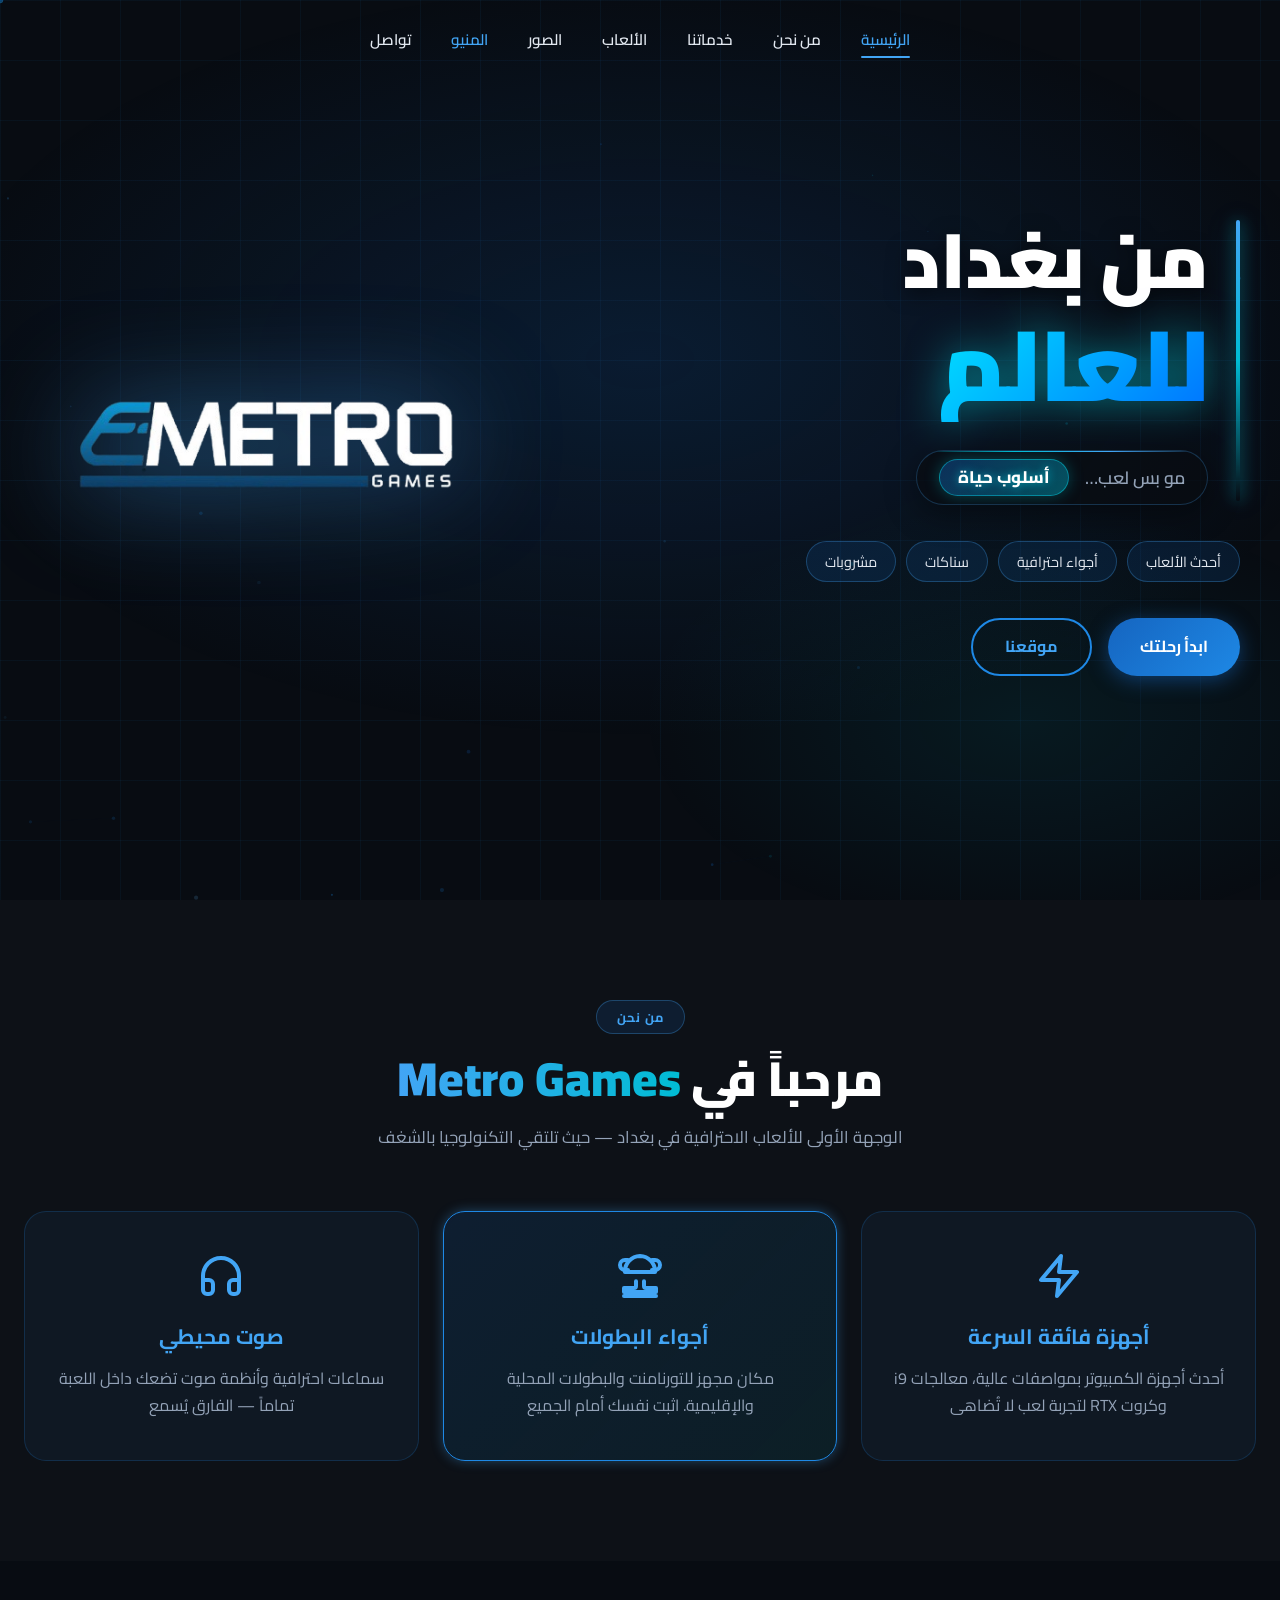
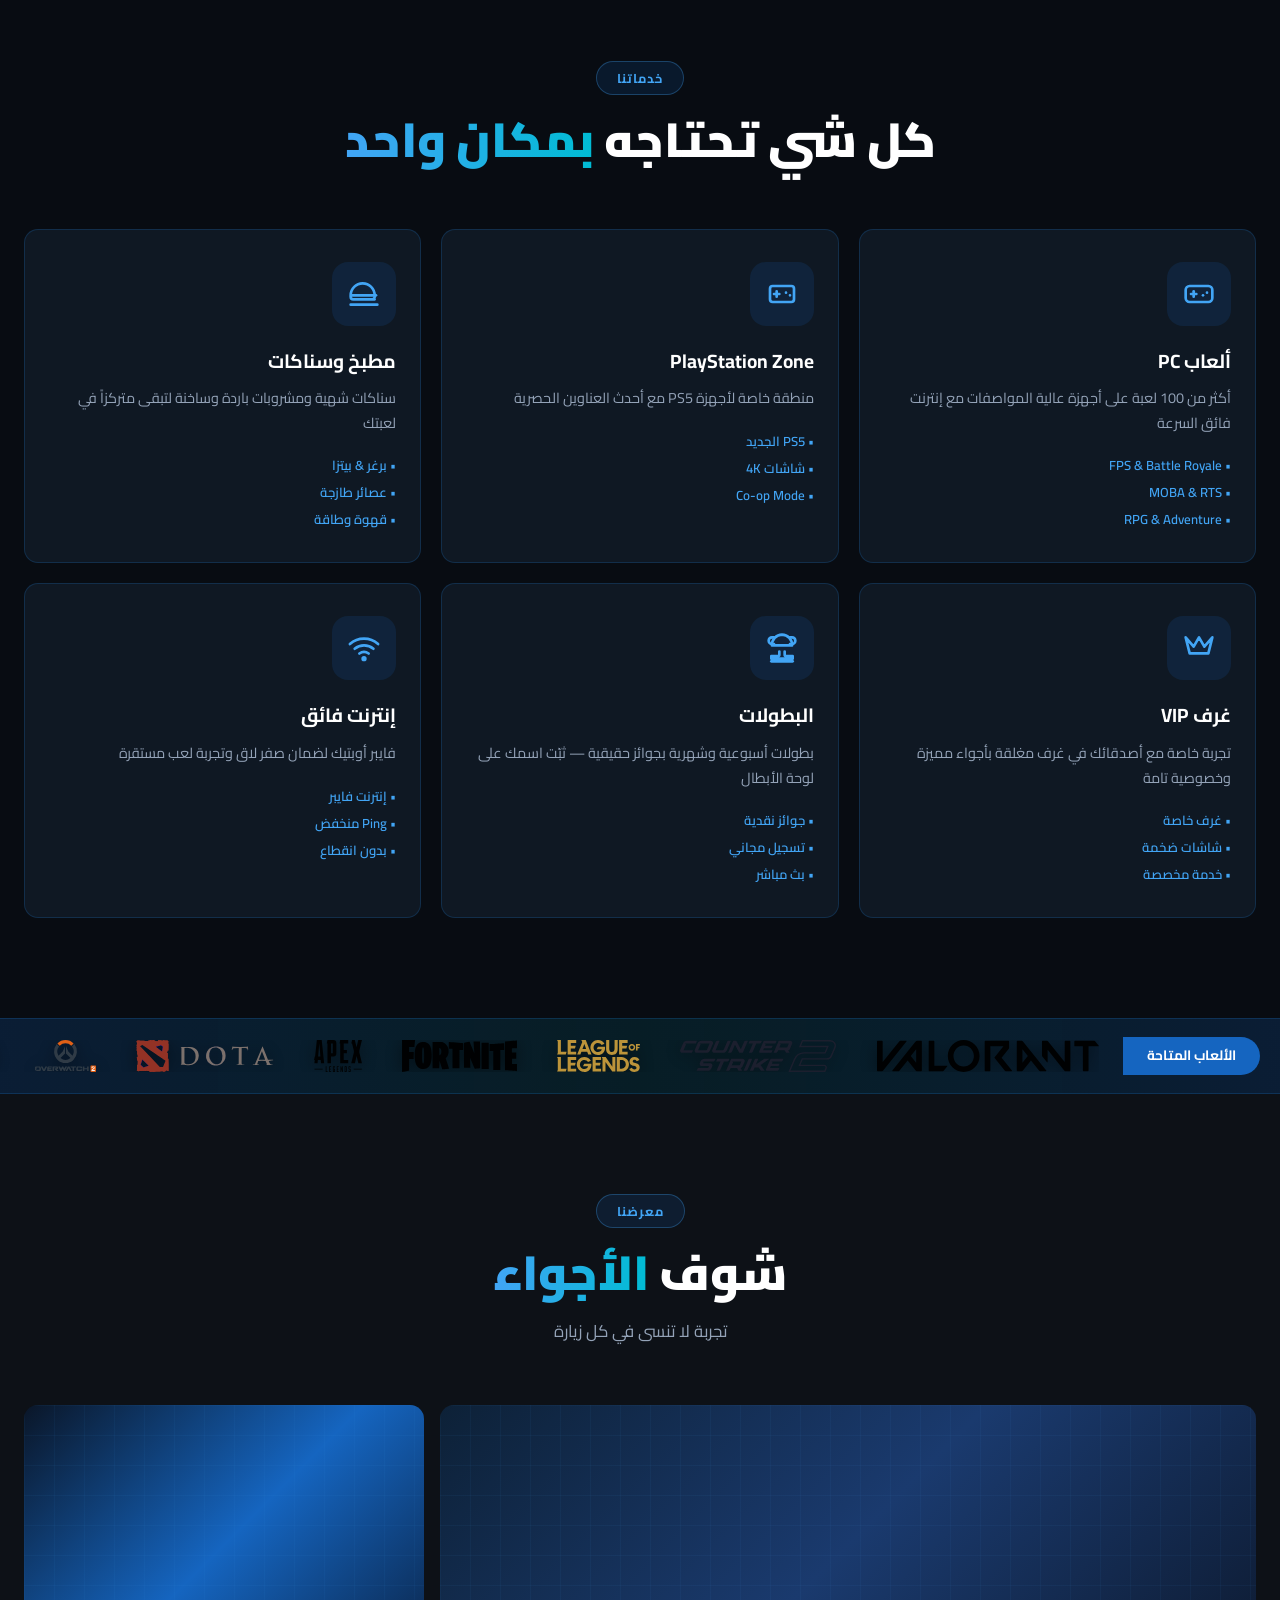
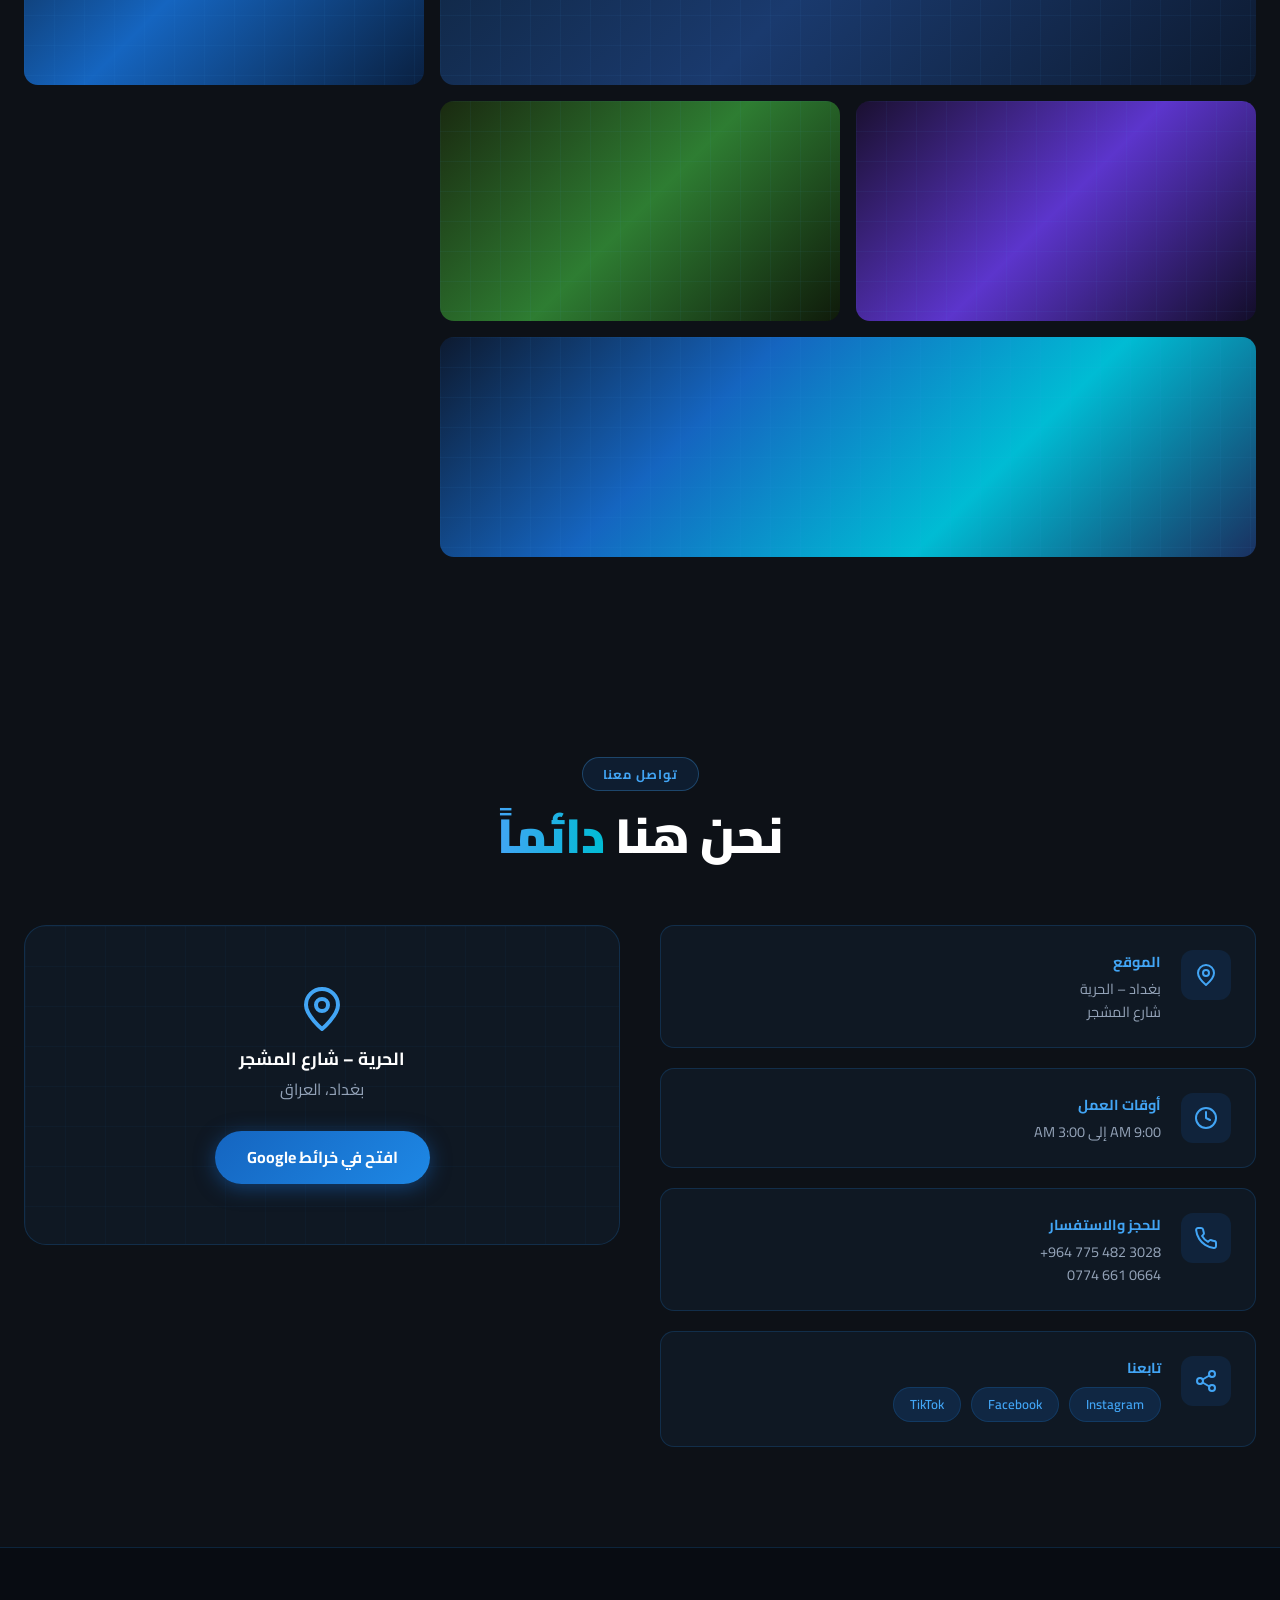
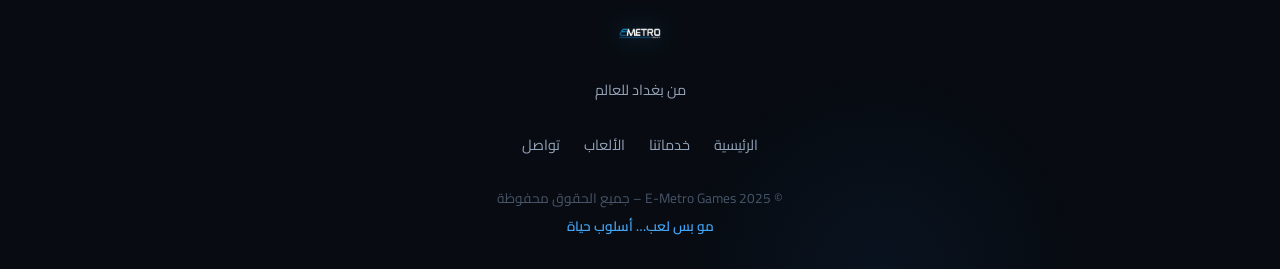
==== index.html @ 740af6a1 "Add files via upload" ====
<!DOCTYPE html>
<html lang="ar" dir="rtl">
<head>
  <meta charset="UTF-8" />
  <meta name="viewport" content="width=device-width, initial-scale=1.0" />
  <meta name="description" content="Metro Games – أفضل سايبر كافيه في بغداد. أحدث الألعاب، أجواء احترافية، سناكات ومشروبات. الحرية – شارع المشجر." />
  <title>Metro Games | من بغداد للعالم 🌍</title>
  <link rel="preconnect" href="https://fonts.googleapis.com" />
  <link rel="preconnect" href="https://fonts.gstatic.com" crossorigin />
  <link href="https://fonts.googleapis.com/css2?family=Outfit:wght@300;400;600;700;900&family=Cairo:wght@300;400;600;700;900&display=swap" rel="stylesheet" />
  <link rel="stylesheet" href="style.css" />
  <link rel="icon" href="logo.png" type="image/png" />
</head>
<body>

  <!-- ======= PARTICLES BG ======= -->
  <canvas id="particleCanvas"></canvas>

  <!-- ======= NAVBAR ======= -->
  <nav class="navbar" id="navbar">
    <div class="nav-container">
      <ul class="nav-links" id="navLinks">
        <li><a href="#home" class="nav-link active">الرئيسية</a></li>
        <li><a href="#about" class="nav-link">من نحن</a></li>
        <li><a href="#services" class="nav-link">خدماتنا</a></li>
        <li><a href="#games" class="nav-link">الألعاب</a></li>
        <li><a href="#gallery" class="nav-link">الصور</a></li>
        <li><a href="menu.html" class="nav-link" id="nav-menu-link" style="color:var(--blue-light);">المنيو</a></li>
        <li><a href="#contact" class="nav-link">تواصل</a></li>
      </ul>
      <button class="burger" id="burger" aria-label="Toggle Menu">
        <span></span><span></span><span></span>
      </button>
    </div>
  </nav>

  <!-- ======= HERO ======= -->
  <section class="hero" id="home">
    <div class="hero-bg-overlay"></div>
    <div class="hero-grid-lines"></div>
    <div class="hero-container">
      <!-- Right Column: Content -->
      <div class="hero-content-right">
        <div class="hero-brand-card">
          <h1 class="hero-main-title">
            <span class="title-top">من بغداد</span>
            <span class="title-bottom">للعالم</span>
          </h1>
          <div class="hero-cyber-tagline">
            <span class="tagline-text">مو بس لعب…</span>
            <span class="tagline-badge">أسلوب حياة</span>
          </div>
        </div>
        <div class="hero-tags">
          <span class="tag">أحدث الألعاب</span>
          <span class="tag">أجواء احترافية</span>
          <span class="tag">سناكات</span>
          <span class="tag">مشروبات</span>
        </div>
        <div class="hero-btns">
          <a href="#services" class="btn btn-primary" id="hero-cta">ابدأ رحلتك</a>
          <a href="#contact" class="btn btn-outline">موقعنا</a>
        </div>
      </div>

      <!-- Left Column: Logo -->
      <div class="hero-logo-left">
        <img src="logo.png" alt="E-Metro Games" class="hero-logo-large" />
      </div>
    </div>
  </section>

  <!-- ======= ABOUT ======= -->
  <section class="section about" id="about">
    <div class="section-container">
      <div class="section-header">
        <span class="section-label">من نحن</span>
        <h2 class="section-title">مرحباً في <span class="highlight-blue">Metro Games</span></h2>
        <p class="section-desc">الوجهة الأولى للألعاب الاحترافية في بغداد — حيث تلتقي التكنولوجيا بالشغف</p>
      </div>
      <div class="about-grid">
        <div class="about-card">
          <div class="about-icon">
            <svg xmlns="http://www.w3.org/2000/svg" width="48" height="48" viewBox="0 0 24 24" fill="none" stroke="currentColor" stroke-width="2" stroke-linecap="round" stroke-linejoin="round"><polygon points="13 2 3 14 12 14 11 22 21 10 12 10 13 2"/></svg>
          </div>
          <h3>أجهزة فائقة السرعة</h3>
          <p>أحدث أجهزة الكمبيوتر بمواصفات عالية، معالجات i9 وكروت RTX لتجربة لعب لا تُضاهى</p>
        </div>
        <div class="about-card featured">
          <div class="about-icon">
            <svg xmlns="http://www.w3.org/2000/svg" width="48" height="48" viewBox="0 0 24 24" fill="none" stroke="currentColor" stroke-width="2" stroke-linecap="round" stroke-linejoin="round"><path d="M6 9H4.5a2.5 2.5 0 0 1 0-5H6"/><path d="M18 9h1.5a2.5 2.5 0 0 0 0-5H18"/><path d="M4 22h16"/><path d="M10 14.66V17c0 .55-.45 1-1 1H4v2h16v-2h-5c-.55 0-1-.45-1-1v-2.34"/><path d="M12 2a7.7 7.7 0 0 1 7.54 8H4.46A7.7 7.7 0 0 1 12 2z"/></svg>
          </div>
          <h3>أجواء البطولات</h3>
          <p>مكان مجهز للتورنامنت والبطولات المحلية والإقليمية. اثبت نفسك أمام الجميع</p>
        </div>
        <div class="about-card">
          <div class="about-icon">
            <svg xmlns="http://www.w3.org/2000/svg" width="48" height="48" viewBox="0 0 24 24" fill="none" stroke="currentColor" stroke-width="2" stroke-linecap="round" stroke-linejoin="round"><path d="M3 18v-6a9 9 0 0 1 18 0v6"/><path d="M21 19a2 2 0 0 1-2 2h-1a2 2 0 0 1-2-2v-3a2 2 0 0 1 2-2h3zM3 19a2 2 0 0 0 2 2h1a2 2 0 0 0 2-2v-3a2 2 0 0 0-2-2H3z"/></svg>
          </div>
          <h3>صوت محيطي</h3>
          <p>سماعات احترافية وأنظمة صوت تضعك داخل اللعبة تماماً — الفارق يُسمع</p>
        </div>
      </div>
    </div>
  </section>

  <!-- ======= SERVICES ======= -->
  <section class="section services" id="services">
    <div class="section-container">
      <div class="section-header">
        <span class="section-label">خدماتنا</span>
        <h2 class="section-title">كل شي تحتاجه <span class="highlight-blue">بمكان واحد</span></h2>
      </div>
      <div class="services-grid">
        <div class="service-card" id="srv-gaming">
          <div class="service-icon-wrap">
            <span class="service-icon">
              <svg xmlns="http://www.w3.org/2000/svg" width="32" height="32" viewBox="0 0 24 24" fill="none" stroke="currentColor" stroke-width="2" stroke-linecap="round" stroke-linejoin="round"><line x1="6" y1="12" x2="10" y2="12"/><line x1="8" y1="10" x2="8" y2="14"/><line x1="15" y1="13" x2="15.01" y2="13"/><line x1="18" y1="11" x2="18.01" y2="11"/><rect x="2" y="6" width="20" height="12" rx="3" ry="3"/></svg>
            </span>
          </div>
          <h3>ألعاب PC</h3>
          <p>أكثر من 100 لعبة على أجهزة عالية المواصفات مع إنترنت فائق السرعة</p>
          <div class="service-feature-list">
            <span>• FPS & Battle Royale</span>
            <span>• MOBA & RTS</span>
            <span>• RPG & Adventure</span>
          </div>
        </div>
        <div class="service-card" id="srv-ps">
          <div class="service-icon-wrap">
            <span class="service-icon">
              <svg xmlns="http://www.w3.org/2000/svg" width="32" height="32" viewBox="0 0 24 24" fill="none" stroke="currentColor" stroke-width="2" stroke-linecap="round" stroke-linejoin="round"><path d="M21 16V8a2 2 0 0 0-2-2H5a2 2 0 0 0-2 2v8a2 2 0 0 0 2 2h14a2 2 0 0 0 2-2z"/><path d="M6 12h4M8 10v4M15 11h.01M18 13h.01"/></svg>
            </span>
          </div>
          <h3>PlayStation Zone</h3>
          <p>منطقة خاصة لأجهزة PS5 مع أحدث العناوين الحصرية</p>
          <div class="service-feature-list">
            <span>• PS5 الجديد</span>
            <span>• شاشات 4K</span>
            <span>• Co-op Mode</span>
          </div>
        </div>
        <div class="service-card" id="srv-food">
          <div class="service-icon-wrap">
            <span class="service-icon">
              <svg xmlns="http://www.w3.org/2000/svg" width="32" height="32" viewBox="0 0 24 24" fill="none" stroke="currentColor" stroke-width="2" stroke-linecap="round" stroke-linejoin="round"><path d="M2 20h20"/><path d="M20 16H4c-1.1 0-2-.9-2-2v-1c0-4.97 4.03-9 9-9s9 4.03 9 9v1c0 1.1-.9 2-2 2z"/><path d="M3 13h18"/></svg>
            </span>
          </div>
          <h3>مطبخ وسناكات</h3>
          <p>سناكات شهية ومشروبات باردة وساخنة لتبقى متركزاً في لعبتك</p>
          <div class="service-feature-list">
            <span>• برغر & بيتزا</span>
            <span>• عصائر طازجة</span>
            <span>• قهوة وطاقة</span>
          </div>
        </div>
        <div class="service-card" id="srv-vip">
          <div class="service-icon-wrap">
            <span class="service-icon">
              <svg xmlns="http://www.w3.org/2000/svg" width="32" height="32" viewBox="0 0 24 24" fill="none" stroke="currentColor" stroke-width="2" stroke-linecap="round" stroke-linejoin="round"><path d="M2 4l3 12h14l3-12-6 7-4-7-4 7-6-7z"/></svg>
            </span>
          </div>
          <h3>غرف VIP</h3>
          <p>تجربة خاصة مع أصدقائك في غرف مغلقة بأجواء مميزة وخصوصية تامة</p>
          <div class="service-feature-list">
            <span>• غرف خاصة</span>
            <span>• شاشات ضخمة</span>
            <span>• خدمة مخصصة</span>
          </div>
        </div>
        <div class="service-card" id="srv-tournament">
          <div class="service-icon-wrap">
            <span class="service-icon">
              <svg xmlns="http://www.w3.org/2000/svg" width="32" height="32" viewBox="0 0 24 24" fill="none" stroke="currentColor" stroke-width="2" stroke-linecap="round" stroke-linejoin="round"><path d="M6 9H4.5a2.5 2.5 0 0 1 0-5H6"/><path d="M18 9h1.5a2.5 2.5 0 0 0 0-5H18"/><path d="M4 22h16"/><path d="M10 14.66V17c0 .55-.45 1-1 1H4v2h16v-2h-5c-.55 0-1-.45-1-1v-2.34"/><path d="M12 2a7.7 7.7 0 0 1 7.54 8H4.46A7.7 7.7 0 0 1 12 2z"/></svg>
            </span>
          </div>
          <h3>البطولات</h3>
          <p>بطولات أسبوعية وشهرية بجوائز حقيقية — ثبّت اسمك على لوحة الأبطال</p>
          <div class="service-feature-list">
            <span>• جوائز نقدية</span>
            <span>• تسجيل مجاني</span>
            <span>• بث مباشر</span>
          </div>
        </div>
        <div class="service-card" id="srv-wifi">
          <div class="service-icon-wrap">
            <span class="service-icon">
              <svg xmlns="http://www.w3.org/2000/svg" width="32" height="32" viewBox="0 0 24 24" fill="none" stroke="currentColor" stroke-width="2" stroke-linecap="round" stroke-linejoin="round"><path d="M5 12.55a11 11 0 0 1 14.08 0"/><path d="M1.42 9a16 16 0 0 1 21.16 0"/><path d="M8.53 16.11a6 6 0 0 1 6.95 0"/><circle cx="12" cy="20" r="1"/></svg>
            </span>
          </div>
          <h3>إنترنت فائق</h3>
          <p>فايبر أوبتيك لضمان صفر لاق وتجربة لعب مستقرة</p>
          <div class="service-feature-list">
            <span>• إنترنت فايبر</span>
            <span>• Ping منخفض</span>
            <span>• بدون انقطاع</span>
          </div>
        </div>
      </div>
    </div>
  </section>

  <!-- ======= GAMES TICKER ======= -->
  <section class="games-ticker" id="games">
    <div class="ticker-label">الألعاب المتاحة</div>
    <div class="ticker-track">
      <div class="ticker-inner">
        <img src="games/valorant.svg" alt="Valorant" />
        <img src="games/cs2.svg" alt="CS2" />
        <img src="games/lol.svg" alt="League of Legends" />
        <img src="games/fortnite.svg" alt="Fortnite" />
        <img src="games/apex.svg" alt="Apex Legends" />
        <img src="games/dota2.svg" alt="Dota 2" />
        <img src="games/overwatch2.svg" alt="Overwatch 2" />
        <img src="games/gtav.svg" alt="GTA V" />
        <img src="games/fc.svg" alt="EA Sports FC" />
        <img src="games/playstation.svg" alt="PlayStation" />
        
        <!-- Duplicate for seamless loop -->
        <img src="games/valorant.svg" alt="Valorant" />
        <img src="games/cs2.svg" alt="CS2" />
        <img src="games/lol.svg" alt="League of Legends" />
        <img src="games/fortnite.svg" alt="Fortnite" />
        <img src="games/apex.svg" alt="Apex Legends" />
        <img src="games/dota2.svg" alt="Dota 2" />
        <img src="games/overwatch2.svg" alt="Overwatch 2" />
        <img src="games/gtav.svg" alt="GTA V" />
        <img src="games/fc.svg" alt="EA Sports FC" />
        <img src="games/playstation.svg" alt="PlayStation" />
      </div>
    </div>
  </section>

  <!-- ======= GALLERY ======= -->
  <section class="section gallery" id="gallery">
    <div class="section-container">
      <div class="section-header">
        <span class="section-label">معرضنا</span>
        <h2 class="section-title">شوف <span class="highlight-blue">الأجواء</span></h2>
        <p class="section-desc">تجربة لا تنسى في كل زيارة</p>
      </div>
      <div class="gallery-grid">
        <div class="gallery-item large" id="gal-1">
          <div class="gallery-overlay">
            <span>منطقة الـ PC</span>
          </div>
        </div>
        <div class="gallery-item" id="gal-2">
          <div class="gallery-overlay">
            <span>PlayStation Zone</span>
          </div>
        </div>
        <div class="gallery-item" id="gal-3">
          <div class="gallery-overlay">
            <span>غرفة VIP</span>
          </div>
        </div>
        <div class="gallery-item" id="gal-4">
          <div class="gallery-overlay">
            <span>المطبخ</span>
          </div>
        </div>
        <div class="gallery-item wide" id="gal-5">
          <div class="gallery-overlay">
            <span>منطقة البطولات</span>
          </div>
        </div>
      </div>
    </div>
  </section>

  <!-- ======= CONTACT ======= -->
  <section class="section contact" id="contact">
    <div class="section-container">
      <div class="section-header">
        <span class="section-label">تواصل معنا</span>
        <h2 class="section-title">نحن هنا <span class="highlight-blue">دائماً</span></h2>
      </div>
      <div class="contact-grid">
        <div class="contact-info">
          <div class="contact-item" id="contact-location">
            <div class="contact-icon">
              <svg xmlns="http://www.w3.org/2000/svg" width="24" height="24" viewBox="0 0 24 24" fill="none" stroke="currentColor" stroke-width="2" stroke-linecap="round" stroke-linejoin="round"><path d="M12 2a8 8 0 0 0-8 8c0 5.25 8 12 8 12s8-6.75 8-12a8 8 0 0 0-8-8z"/><circle cx="12" cy="10" r="3"/></svg>
            </div>
            <div>
              <h4>الموقع</h4>
              <p>بغداد – الحرية<br />شارع المشجر</p>
            </div>
          </div>
          <div class="contact-item" id="contact-hours">
            <div class="contact-icon">
              <svg xmlns="http://www.w3.org/2000/svg" width="24" height="24" viewBox="0 0 24 24" fill="none" stroke="currentColor" stroke-width="2" stroke-linecap="round" stroke-linejoin="round"><circle cx="12" cy="12" r="10"/><polyline points="12 6 12 12 16 14"/></svg>
            </div>
            <div>
              <h4>أوقات العمل</h4>
              <p>9:00 AM إلى 3:00 AM</p>
            </div>
          </div>
          <div class="contact-item" id="contact-phone">
            <div class="contact-icon">
              <svg xmlns="http://www.w3.org/2000/svg" width="24" height="24" viewBox="0 0 24 24" fill="none" stroke="currentColor" stroke-width="2" stroke-linecap="round" stroke-linejoin="round"><path d="M22 16.92v3a2 2 0 0 1-2.18 2 19.79 19.79 0 0 1-8.63-3.07 19.5 19.5 0 0 1-6-6 19.79 19.79 0 0 1-3.07-8.67A2 2 0 0 1 4.11 2h3a2 2 0 0 1 2 1.72 12.84 12.84 0 0 0 .7 2.81 2 2 0 0 1-.45 2.11L8.09 9.91a16 16 0 0 0 6 6l1.27-1.27a2 2 0 0 1 2.11-.45 12.84 12.84 0 0 0 2.81.7A2 2 0 0 1 22 16.92z"/></svg>
            </div>
            <div>
              <h4>للحجز والاستفسار</h4>
              <p>
                <a href="tel:+9647754823028" style="color:inherit; text-decoration:none; direction: ltr; display: inline-block;">+964 775 482 3028</a>
                <br />
                <a href="tel:07746610664" style="color:inherit; text-decoration:none; direction: ltr; display: inline-block;">0774 661 0664</a>
              </p>
            </div>
          </div>
          <div class="contact-item" id="contact-social">
            <div class="contact-icon">
              <svg xmlns="http://www.w3.org/2000/svg" width="24" height="24" viewBox="0 0 24 24" fill="none" stroke="currentColor" stroke-width="2" stroke-linecap="round" stroke-linejoin="round"><circle cx="18" cy="5" r="3"/><circle cx="6" cy="12" r="3"/><circle cx="18" cy="19" r="3"/><line x1="8.59" y1="13.51" x2="15.42" y2="17.49"/><line x1="15.41" y1="6.51" x2="8.59" y2="10.49"/></svg>
            </div>
            <div>
              <h4>تابعنا</h4>
              <div class="social-links">
                <a href="https://www.instagram.com/metro_games1/" target="_blank" class="social-link" id="social-instagram">Instagram</a>
                <a href="https://www.facebook.com/profile.php?id=61567990913098&ref=PROFILE_EDIT_xav_ig_profile_page_web#" target="_blank" class="social-link" id="social-facebook">Facebook</a>
                <a href="https://www.tiktok.com/@metro.games76" target="_blank" class="social-link" id="social-tiktok">TikTok</a>
              </div>
            </div>
          </div>
        </div>
        <div class="contact-map" id="map-placeholder">
          <div class="map-inner">
            <div class="map-pin">
              <svg xmlns="http://www.w3.org/2000/svg" width="48" height="48" viewBox="0 0 24 24" fill="none" stroke="currentColor" stroke-width="2" stroke-linecap="round" stroke-linejoin="round"><path d="M12 2a8 8 0 0 0-8 8c0 5.25 8 12 8 12s8-6.75 8-12a8 8 0 0 0-8-8z"/><circle cx="12" cy="10" r="3"/></svg>
            </div>
            <p>الحرية – شارع المشجر</p>
            <p>بغداد، العراق</p>
            <a href="https://maps.app.goo.gl/KqS7Nry6FbzH56JeA" target="_blank" class="btn btn-primary map-btn" id="map-btn">افتح في خرائط Google</a>
          </div>
        </div>
      </div>
    </div>
  </section>

  <!-- ======= FOOTER ======= -->
  <footer class="footer">
    <div class="footer-container">
      <div class="footer-logo">
        <img src="logo.png" alt="E-Metro Games" />
        <p>من بغداد للعالم</p>
      </div>
      <div class="footer-links">
        <a href="#home">الرئيسية</a>
        <a href="#services">خدماتنا</a>
        <a href="#games">الألعاب</a>
        <a href="#contact">تواصل</a>
      </div>
      <div class="footer-copy">
        <p>© 2025 E-Metro Games – جميع الحقوق محفوظة</p>
        <p class="footer-tagline">مو بس لعب… أسلوب حياة</p>
      </div>
    </div>
  </footer>

  <a href="#home" class="back-to-top" id="backToTop" aria-label="Back to top">↑</a>

  <script src="script.js"></script>
</body>
</html>
---- style.css ----
/* ============================================
   METRO GAMING – MAIN STYLESHEET
   Colors: #0d1117 (bg), #1565c0 / #42a5f5 (blue), #ffffff (white)
   ============================================ */

@import url('https://fonts.googleapis.com/css2?family=Outfit:wght@300;400;600;700;900&family=Cairo:wght@300;400;600;700;900&display=swap');

/* ===== RESET & ROOT ===== */
*, *::before, *::after { box-sizing: border-box; margin: 0; padding: 0; }

:root {
  --bg-primary:   #080c12;
  --bg-secondary: #0d1117;
  --bg-card:      #0f1823;
  --bg-card2:     #111827;
  --blue-dark:    #1a3a6e;
  --blue-main:    #1565c0;
  --blue-mid:     #1e88e5;
  --blue-light:   #42a5f5;
  --blue-glow:    #64b5f6;
  --cyan:         #00bcd4;
  --white:        #ffffff;
  --gray-1:       #e2e8f0;
  --gray-2:       #94a3b8;
  --gray-3:       #475569;
  --border:       rgba(30, 136, 229, 0.2);
  --glow-sm:      0 0 12px rgba(66, 165, 245, 0.35);
  --glow-md:      0 0 30px rgba(66, 165, 245, 0.4);
  --glow-lg:      0 0 60px rgba(66, 165, 245, 0.25);
  --radius:       14px;
  --radius-lg:    22px;
  --transition:   0.3s cubic-bezier(0.4, 0, 0.2, 1);
  --font-ar:      'Cairo', sans-serif;
  --font-en:      'Outfit', sans-serif;
}

html { scroll-behavior: smooth; }

body {
  font-family: var(--font-ar);
  background: var(--bg-primary);
  color: var(--white);
  overflow-x: hidden;
  direction: rtl;
  line-height: 1.6;
}

/* ===== PARTICLES CANVAS ===== */
#particleCanvas {
  position: fixed;
  inset: 0;
  z-index: 0;
  pointer-events: none;
  opacity: 0.45;
}

/* ===== SCROLLBAR ===== */
::-webkit-scrollbar { width: 6px; }
::-webkit-scrollbar-track { background: var(--bg-primary); }
::-webkit-scrollbar-thumb { background: var(--blue-main); border-radius: 99px; }

/* ===== SELECTION ===== */
::selection { background: var(--blue-main); color: #fff; }

/* ===== HIGHLIGHT ===== */
.highlight-blue {
  background: linear-gradient(90deg, var(--blue-light), var(--cyan));
  -webkit-background-clip: text;
  -webkit-text-fill-color: transparent;
  background-clip: text;
}

/* ===== BUTTONS ===== */
.btn {
  display: inline-flex;
  align-items: center;
  justify-content: center;
  gap: 8px;
  padding: 14px 32px;
  border-radius: 50px;
  font-family: var(--font-ar);
  font-size: 1rem;
  font-weight: 700;
  text-decoration: none;
  cursor: pointer;
  border: none;
  transition: var(--transition);
  position: relative;
  overflow: hidden;
  white-space: nowrap;
}
.btn::before {
  content: '';
  position: absolute;
  inset: 0;
  background: rgba(255,255,255,0.1);
  opacity: 0;
  transition: opacity 0.2s;
}
.btn:hover::before { opacity: 1; }

.btn-primary {
  background: linear-gradient(135deg, var(--blue-main), var(--blue-mid));
  color: #fff;
  box-shadow: 0 4px 20px rgba(21, 101, 192, 0.5);
}
.btn-primary:hover {
  transform: translateY(-2px);
  box-shadow: 0 8px 30px rgba(21, 101, 192, 0.7);
}

.btn-outline {
  background: transparent;
  color: var(--blue-light);
  border: 2px solid var(--blue-mid);
}
.btn-outline:hover {
  background: var(--blue-dark);
  color: #fff;
  border-color: var(--blue-light);
  transform: translateY(-2px);
}

/* ===== NAVBAR ===== */
.navbar {
  position: fixed;
  top: 0;
  left: 0;
  right: 0;
  z-index: 1000;
  padding: 0 24px;
  background: transparent;
  transition: background 0.4s, box-shadow 0.4s, padding 0.3s;
}
.navbar.scrolled {
  background: rgba(8, 12, 18, 0.92);
  backdrop-filter: blur(20px);
  box-shadow: 0 2px 30px rgba(0,0,0,0.5);
  padding: 0 24px;
}
.nav-container {
  max-width: 1280px;
  margin: 0 auto;
  display: flex;
  align-items: center;
  justify-content: center;
  height: 80px;
}

.nav-links {
  display: flex;
  list-style: none;
  gap: 8px;
}
.nav-link {
  color: var(--gray-1);
  text-decoration: none;
  font-size: 0.95rem;
  font-weight: 600;
  padding: 8px 16px;
  border-radius: 8px;
  transition: var(--transition);
  position: relative;
}
.nav-link::after {
  content: '';
  position: absolute;
  bottom: 4px;
  right: 16px;
  left: 16px;
  height: 2px;
  background: var(--blue-light);
  border-radius: 2px;
  transform: scaleX(0);
  transition: transform 0.3s;
}
.nav-link:hover, .nav-link.active { color: var(--blue-light); }
.nav-link:hover::after, .nav-link.active::after { transform: scaleX(1); }

.burger {
  display: none;
  flex-direction: column;
  gap: 5px;
  background: none;
  border: none;
  cursor: pointer;
  padding: 8px;
}
.burger span {
  display: block;
  width: 26px;
  height: 2px;
  background: var(--white);
  border-radius: 2px;
  transition: var(--transition);
}
.burger.open span:nth-child(1) { transform: translateY(7px) rotate(45deg); }
.burger.open span:nth-child(2) { opacity: 0; }
.burger.open span:nth-child(3) { transform: translateY(-7px) rotate(-45deg); }

/* ===== HERO ===== */
.hero {
  position: relative;
  min-height: 100vh;
  display: flex;
  align-items: center;
  justify-content: center;
  overflow: hidden;
  padding: 120px 24px 80px;
}

.hero-bg-overlay {
  position: absolute;
  inset: 0;
  background:
    radial-gradient(ellipse 80% 60% at 50% 40%, rgba(21, 101, 192, 0.18) 0%, transparent 70%),
    radial-gradient(ellipse 50% 40% at 80% 80%, rgba(0, 188, 212, 0.08) 0%, transparent 60%);
}

.hero-grid-lines {
  position: absolute;
  inset: 0;
  background-image:
    linear-gradient(rgba(30, 136, 229, 0.06) 1px, transparent 1px),
    linear-gradient(90deg, rgba(30, 136, 229, 0.06) 1px, transparent 1px);
  background-size: 60px 60px;
}

.hero-container {
  position: relative;
  z-index: 2;
  max-width: 1280px;
  width: 100%;
  margin: 0 auto;
  display: flex;
  align-items: center;
  justify-content: space-between;
  gap: 60px;
  padding: 0 16px;
}

.hero-content-right {
  flex: 1.2;
  text-align: right;
  display: flex;
  flex-direction: column;
  align-items: flex-start;
}

.hero-logo-left {
  flex: 0.8;
  display: flex;
  justify-content: center;
  align-items: center;
  margin-top: -60px; /* Raised to align with text top on desktop */
}

.hero-logo-large {
  width: 460px;
  max-width: 100%;
  height: auto;
  filter: drop-shadow(0 0 50px rgba(66, 165, 245, 0.65));
  animation: floatAnim 6s ease-in-out infinite;
}

@keyframes floatAnim {
  0%, 100% { transform: translateY(0); }
  50% { transform: translateY(-15px); }
}

.hero-brand-card {
  position: relative;
  padding-right: 32px;
  margin-bottom: 36px;
  text-align: right;
  display: flex;
  flex-direction: column;
  align-items: flex-start;
  animation: fadeInUp 1s ease 0.2s both;
}

/* Neon Sidebar Indicator on the right */
.hero-brand-card::before {
  content: '';
  position: absolute;
  top: 4px;
  right: 0;
  bottom: 4px;
  width: 4px;
  background: linear-gradient(180deg, var(--blue-light), var(--cyan), transparent);
  border-radius: 4px;
  box-shadow: 0 0 15px rgba(0, 240, 255, 0.5), 0 0 30px rgba(66, 165, 245, 0.3);
}

/* HUD upper label */
.hero-hud-label {
  display: inline-flex;
  align-items: center;
  gap: 12px;
  font-family: var(--font-en);
  font-size: 0.82rem;
  font-weight: 800;
  letter-spacing: 3px;
  color: var(--blue-light);
  text-transform: uppercase;
  margin-bottom: 16px;
  opacity: 0.95;
}

.hud-dot {
  width: 8px;
  height: 8px;
  border-radius: 50%;
  background: var(--cyan);
  box-shadow: 0 0 10px var(--cyan), 0 0 20px var(--cyan);
  animation: pulseCyan 2s infinite;
}

.hud-line {
  width: 30px;
  height: 1px;
  background: linear-gradient(90deg, transparent, rgba(0, 188, 212, 0.4));
}

@keyframes pulseCyan {
  0%, 100% { transform: scale(1); opacity: 1; box-shadow: 0 0 10px var(--cyan); }
  50% { transform: scale(1.3); opacity: 0.6; box-shadow: 0 0 15px var(--cyan); }
}

/* Main title styling */
.hero-main-title {
  line-height: 1.15;
  margin-bottom: 28px;
}

.hero-main-title .title-top {
  display: block;
  font-size: clamp(2.8rem, 6vw, 4.8rem);
  font-weight: 900;
  color: var(--white);
  text-shadow: 0 4px 20px rgba(0,0,0,0.6);
  letter-spacing: -1px;
}

.hero-main-title .title-bottom {
  display: block;
  font-size: clamp(3.8rem, 8.5vw, 6.2rem);
  font-weight: 900;
  background: linear-gradient(135deg, #00f0ff 0%, #0072ff 100%);
  -webkit-background-clip: text;
  -webkit-text-fill-color: transparent;
  background-clip: text;
  filter: drop-shadow(0 0 20px rgba(0, 240, 255, 0.5));
  margin-top: 4px;
  letter-spacing: -2px;
}

/* Cyber Tagline Card styling */
.hero-cyber-tagline {
  display: inline-flex;
  align-items: center;
  gap: 16px;
  background: rgba(8, 12, 18, 0.75);
  border: 1px solid rgba(66, 165, 245, 0.25);
  padding: 8px 22px;
  border-radius: 50px;
  box-shadow: 0 8px 32px 0 rgba(0, 0, 0, 0.4);
  backdrop-filter: blur(16px);
  -webkit-backdrop-filter: blur(16px);
  position: relative;
  overflow: hidden;
}

/* Scanning border glow */
.hero-cyber-tagline::before {
  content: '';
  position: absolute;
  top: 0;
  left: 0;
  width: 100%;
  height: 1px;
  background: linear-gradient(90deg, transparent, var(--cyan), var(--blue-light), transparent);
  animation: borderGlowScan 3.5s linear infinite;
}

@keyframes borderGlowScan {
  0% { transform: translateX(-100%); }
  100% { transform: translateX(100%); }
}

.hero-cyber-tagline .tagline-text {
  font-size: 1.1rem;
  font-weight: 600;
  color: var(--gray-2);
}

.hero-cyber-tagline .tagline-badge {
  background: linear-gradient(135deg, rgba(21, 101, 192, 0.4), rgba(0, 188, 212, 0.4));
  color: var(--white);
  padding: 4px 18px;
  border-radius: 30px;
  font-size: 1.05rem;
  font-weight: 800;
  border: 1px solid rgba(0, 240, 255, 0.4);
  box-shadow: 0 0 15px rgba(0, 240, 255, 0.25);
  text-shadow: 0 0 8px rgba(0, 240, 255, 0.6);
}

.hero-tags {
  display: flex;
  flex-wrap: wrap;
  gap: 10px;
  justify-content: flex-start;
  margin-bottom: 36px;
  animation: fadeInUp 1s ease 0.4s both;
}
.tag {
  background: rgba(21, 101, 192, 0.15);
  border: 1px solid rgba(66, 165, 245, 0.3);
  border-radius: 50px;
  padding: 8px 18px;
  font-size: 0.9rem;
  color: var(--gray-1);
  transition: var(--transition);
}
.tag:hover {
  background: rgba(21, 101, 192, 0.3);
  border-color: var(--blue-light);
  transform: translateY(-2px);
}

.hero-btns {
  display: flex;
  gap: 16px;
  justify-content: flex-start;
  flex-wrap: wrap;
  margin-bottom: 48px;
  animation: fadeInUp 1s ease 0.5s both;
}

.hero-scroll {
  display: flex;
  flex-direction: column;
  align-items: center;
  gap: 8px;
  color: var(--gray-3);
  font-size: 0.8rem;
  animation: fadeIn 1.5s ease 1s both;
}
.scroll-arrow {
  width: 20px;
  height: 20px;
  border-right: 2px solid var(--blue-mid);
  border-bottom: 2px solid var(--blue-mid);
  transform: rotate(45deg);
  animation: scrollBounce 1.5s infinite;
}
@keyframes scrollBounce {
  0%, 100% { transform: rotate(45deg) translateY(0); }
  50% { transform: rotate(45deg) translateY(5px); }
}

.hero-stats {
  position: relative;
  z-index: 2;
  display: flex;
  align-items: center;
  gap: 0;
  background: rgba(13, 17, 23, 0.8);
  backdrop-filter: blur(20px);
  border: 1px solid var(--border);
  border-radius: var(--radius-lg);
  padding: 24px 48px;
  margin-top: 20px;
  animation: fadeInUp 1s ease 0.7s both;
}
.stat { text-align: center; padding: 0 32px; }
.stat-num {
  display: block;
  font-family: var(--font-en);
  font-size: 2.5rem;
  font-weight: 900;
  background: linear-gradient(135deg, var(--blue-light), var(--cyan));
  -webkit-background-clip: text;
  -webkit-text-fill-color: transparent;
  background-clip: text;
}
.stat-label { color: var(--gray-2); font-size: 0.85rem; }
.stat-divider {
  width: 1px;
  height: 50px;
  background: var(--border);
}

/* ===== SECTIONS ===== */
.section {
  position: relative;
  z-index: 1;
  padding: 100px 24px;
}
.section-container {
  max-width: 1280px;
  margin: 0 auto;
}
.section-header {
  text-align: center;
  margin-bottom: 60px;
}
.section-label {
  display: inline-block;
  background: rgba(21, 101, 192, 0.15);
  border: 1px solid rgba(66, 165, 245, 0.3);
  color: var(--blue-light);
  border-radius: 50px;
  padding: 6px 20px;
  font-size: 0.8rem;
  font-weight: 700;
  letter-spacing: 1px;
  text-transform: uppercase;
  margin-bottom: 16px;
}
.section-title {
  font-size: clamp(1.8rem, 4vw, 3rem);
  font-weight: 900;
  margin-bottom: 16px;
  line-height: 1.2;
}
.section-desc {
  color: var(--gray-2);
  font-size: 1.05rem;
  max-width: 560px;
  margin: 0 auto;
}

/* ===== ABOUT ===== */
.about { background: var(--bg-secondary); }
.about-grid {
  display: grid;
  grid-template-columns: repeat(3, 1fr);
  gap: 24px;
}
.about-card {
  background: var(--bg-card);
  border: 1px solid var(--border);
  border-radius: var(--radius-lg);
  padding: 40px 28px;
  text-align: center;
  transition: var(--transition);
}
.about-card:hover {
  border-color: var(--blue-mid);
  transform: translateY(-6px);
  box-shadow: var(--glow-md);
}
.about-card.featured {
  background: linear-gradient(135deg, rgba(21,101,192,0.15), rgba(0,188,212,0.08));
  border-color: var(--blue-mid);
  box-shadow: var(--glow-sm);
}
.about-icon {
  color: var(--blue-light);
  margin-bottom: 20px;
  display: inline-flex;
  align-items: center;
  justify-content: center;
}
.about-card h3 {
  font-size: 1.3rem;
  font-weight: 700;
  margin-bottom: 12px;
  color: var(--blue-light);
}
.about-card p { color: var(--gray-2); line-height: 1.7; }

/* ===== SERVICES ===== */
.services { background: var(--bg-primary); }
.services-grid {
  display: grid;
  grid-template-columns: repeat(3, 1fr);
  gap: 20px;
}
.service-card {
  background: var(--bg-card);
  border: 1px solid var(--border);
  border-radius: var(--radius);
  padding: 32px 24px;
  transition: var(--transition);
  position: relative;
  overflow: hidden;
}
.service-card::before {
  content: '';
  position: absolute;
  top: 0;
  left: 0;
  right: 0;
  height: 3px;
  background: linear-gradient(90deg, var(--blue-main), var(--blue-light));
  transform: scaleX(0);
  transition: transform 0.4s;
}
.service-card:hover::before { transform: scaleX(1); }
.service-card:hover {
  border-color: var(--blue-mid);
  transform: translateY(-6px);
  box-shadow: var(--glow-md);
}
.service-icon-wrap {
  width: 64px;
  height: 64px;
  background: rgba(21, 101, 192, 0.15);
  border-radius: 16px;
  display: flex;
  align-items: center;
  justify-content: center;
  margin-bottom: 20px;
  transition: var(--transition);
}
.service-card:hover .service-icon-wrap {
  background: rgba(21, 101, 192, 0.3);
  box-shadow: var(--glow-sm);
}
.service-icon {
  color: var(--blue-light);
  display: flex;
  align-items: center;
  justify-content: center;
}
.service-card h3 {
  font-size: 1.2rem;
  font-weight: 700;
  color: var(--white);
  margin-bottom: 10px;
}
.service-card p {
  color: var(--gray-2);
  font-size: 0.9rem;
  margin-bottom: 20px;
  line-height: 1.7;
}
.service-feature-list {
  display: flex;
  flex-direction: column;
  gap: 6px;
}
.service-feature-list span {
  font-size: 0.82rem;
  color: var(--blue-light);
  font-weight: 600;
}

/* ===== GAMES TICKER ===== */
.games-ticker {
  position: relative;
  z-index: 1;
  background: linear-gradient(90deg, rgba(21,101,192,0.2), rgba(0,188,212,0.1), rgba(21,101,192,0.2));
  border-top: 1px solid var(--border);
  border-bottom: 1px solid var(--border);
  padding: 18px 0;
  overflow: hidden;
  display: flex;
  align-items: center;
  gap: 24px;
}
.ticker-label {
  flex-shrink: 0;
  background: var(--blue-main);
  color: #fff;
  font-weight: 700;
  font-size: 0.85rem;
  padding: 8px 24px;
  margin-right: 20px;
  border-radius: 0 50px 50px 0;
  white-space: nowrap;
}
.ticker-track { overflow: hidden; flex: 1; }
.ticker-inner {
  display: flex;
  gap: 40px;
  width: max-content;
  animation: tickerScroll 30s linear infinite;
}
.ticker-inner img {
  height: 32px;
  width: auto;
  object-fit: contain;
  opacity: 0.95;
  filter: drop-shadow(0 2px 8px rgba(0, 0, 0, 0.5));
  transition: opacity 0.3s, filter 0.3s, transform 0.3s;
  user-select: none;
  -webkit-user-drag: none;
}
.ticker-inner img:hover {
  opacity: 1;
  transform: scale(1.15);
  filter: drop-shadow(0 4px 12px rgba(66, 165, 245, 0.4));
}
@keyframes tickerScroll {
  0% { transform: translateX(0); }
  100% { transform: translateX(50%); }
}

/* ===== GALLERY ===== */
.gallery { background: var(--bg-secondary); }
.gallery-grid {
  display: grid;
  grid-template-columns: repeat(3, 1fr);
  grid-template-rows: auto auto;
  gap: 16px;
}
.gallery-item {
  border-radius: var(--radius);
  overflow: hidden;
  position: relative;
  min-height: 220px;
  cursor: pointer;
  transition: transform 0.4s;
}
.gallery-item.large {
  grid-column: span 2;
  min-height: 280px;
}
.gallery-item.wide {
  grid-column: span 2;
}
.gallery-item:hover { transform: scale(1.02); }

/* Gallery item backgrounds (gaming aesthetic gradients) */
#gal-1 { background: linear-gradient(135deg, #0d2137, #1a3a6e, #0d1a30); }
#gal-2 { background: linear-gradient(135deg, #0a1628, #1565c0, #0a2040); }
#gal-3 { background: linear-gradient(135deg, #1a1030, #5c35cc, #120d28); }
#gal-4 { background: linear-gradient(135deg, #1a2a10, #2e7d32, #0f1a0a); }
#gal-5 { background: linear-gradient(135deg, #0d1a30, #1565c0, #00bcd4, #1a3060); }

.gallery-overlay {
  position: absolute;
  inset: 0;
  display: flex;
  align-items: flex-end;
  padding: 24px;
  background: linear-gradient(to top, rgba(0,0,0,0.7) 0%, transparent 60%);
  opacity: 0;
  transition: opacity 0.3s;
}
.gallery-item:hover .gallery-overlay { opacity: 1; }
.gallery-overlay span {
  font-weight: 700;
  color: #fff;
  font-size: 1rem;
}

/* Gallery visual elements */
.gallery-item::before {
  content: '';
  position: absolute;
  inset: 0;
  background-image:
    linear-gradient(rgba(66, 165, 245, 0.05) 1px, transparent 1px),
    linear-gradient(90deg, rgba(66, 165, 245, 0.05) 1px, transparent 1px);
  background-size: 30px 30px;
}


/* ===== PRICING ===== */
.pricing { background: var(--bg-primary); }
.pricing-grid {
  display: grid;
  grid-template-columns: repeat(3, 1fr);
  gap: 24px;
  align-items: start;
}
.price-card {
  background: var(--bg-card);
  border: 1px solid var(--border);
  border-radius: var(--radius-lg);
  padding: 40px 32px;
  text-align: center;
  transition: var(--transition);
  position: relative;
}
.price-card:hover {
  transform: translateY(-6px);
  border-color: var(--blue-mid);
  box-shadow: var(--glow-md);
}
.price-card.featured {
  background: linear-gradient(160deg, rgba(21,101,192,0.2), rgba(0,188,212,0.1));
  border-color: var(--blue-mid);
  box-shadow: var(--glow-md);
  transform: scale(1.04);
}
.price-card.featured:hover { transform: scale(1.04) translateY(-6px); }
.price-badge {
  position: absolute;
  top: -14px;
  left: 50%;
  transform: translateX(-50%);
  background: linear-gradient(90deg, var(--blue-main), var(--blue-mid));
  color: #fff;
  padding: 6px 24px;
  border-radius: 50px;
  font-size: 0.8rem;
  font-weight: 700;
  white-space: nowrap;
}
.price-header { margin-bottom: 24px; }
.price-icon { font-size: 2.5rem; display: block; margin-bottom: 12px; }
.price-header h3 { font-size: 1.4rem; font-weight: 800; color: var(--blue-light); }
.price-amount {
  display: flex;
  align-items: baseline;
  justify-content: center;
  gap: 4px;
  margin-bottom: 28px;
}
.currency { font-size: 0.9rem; color: var(--gray-2); font-weight: 600; margin-top: 8px; }
.amount { font-family: var(--font-en); font-size: 2.8rem; font-weight: 900; color: var(--white); }
.period { font-size: 0.85rem; color: var(--gray-2); }
.price-features {
  list-style: none;
  text-align: right;
  margin-bottom: 32px;
  display: flex;
  flex-direction: column;
  gap: 10px;
}
.price-features li { color: var(--gray-1); font-size: 0.92rem; }
.price-btn { width: 100%; }

/* ===== CONTACT ===== */
.contact { background: var(--bg-secondary); }
.contact-grid {
  display: grid;
  grid-template-columns: 1fr 1fr;
  gap: 40px;
  align-items: start;
}
.contact-info { display: flex; flex-direction: column; gap: 20px; }
.contact-item {
  display: flex;
  align-items: flex-start;
  gap: 20px;
  background: var(--bg-card);
  border: 1px solid var(--border);
  border-radius: var(--radius);
  padding: 24px;
  transition: var(--transition);
}
.contact-item:hover {
  border-color: var(--blue-mid);
  transform: translateX(-4px);
}
.contact-icon {
  color: var(--blue-light);
  flex-shrink: 0;
  width: 50px;
  height: 50px;
  background: rgba(21, 101, 192, 0.15);
  border-radius: 12px;
  display: flex;
  align-items: center;
  justify-content: center;
}
.contact-item h4 { color: var(--blue-light); font-size: 0.9rem; margin-bottom: 4px; }
.contact-item p { color: var(--gray-2); font-size: 0.9rem; line-height: 1.6; }
.social-links { display: flex; gap: 10px; margin-top: 8px; flex-wrap: wrap; }
.social-link {
  background: rgba(21, 101, 192, 0.2);
  border: 1px solid var(--border);
  color: var(--blue-light);
  padding: 6px 16px;
  border-radius: 50px;
  text-decoration: none;
  font-size: 0.82rem;
  font-weight: 600;
  transition: var(--transition);
}
.social-link:hover {
  background: var(--blue-main);
  color: #fff;
  border-color: var(--blue-main);
}
 
.contact-map {
  background: var(--bg-card);
  border: 1px solid var(--border);
  border-radius: var(--radius-lg);
  min-height: 320px;
  display: flex;
  align-items: center;
  justify-content: center;
  position: relative;
  overflow: hidden;
}
.contact-map::before {
  content: '';
  position: absolute;
  inset: 0;
  background:
    linear-gradient(rgba(21,101,192,0.05) 1px, transparent 1px),
    linear-gradient(90deg, rgba(21,101,192,0.05) 1px, transparent 1px);
  background-size: 40px 40px;
}
.map-inner {
  position: relative;
  z-index: 1;
  text-align: center;
}
.map-pin {
  color: var(--blue-light);
  margin-bottom: 12px;
  display: inline-flex;
  align-items: center;
  justify-content: center;
  animation: mapPulse 2s infinite;
}
@keyframes mapPulse {
  0%, 100% { transform: translateY(0); }
  50% { transform: translateY(-8px); }
}
.map-inner p { color: var(--gray-2); margin-bottom: 4px; }
.map-inner p:first-of-type { color: var(--white); font-size: 1.1rem; font-weight: 700; }
.map-btn { margin-top: 24px; }

/* ===== FOOTER ===== */
.footer {
  position: relative;
  z-index: 1;
  background: var(--bg-primary);
  border-top: 1px solid var(--border);
  padding: 60px 24px 32px;
}
.footer-container {
  max-width: 1280px;
  margin: 0 auto;
  display: flex;
  flex-direction: column;
  align-items: center;
  gap: 32px;
  text-align: center;
}
.footer-logo img {
  height: 50px;
  filter: drop-shadow(var(--glow-sm));
  margin-bottom: 12px;
}
.footer-logo p { color: var(--gray-2); font-size: 0.9rem; }
.footer-links {
  display: flex;
  gap: 24px;
  flex-wrap: wrap;
  justify-content: center;
}
.footer-links a {
  color: var(--gray-2);
  text-decoration: none;
  font-size: 0.9rem;
  transition: color 0.2s;
}
.footer-links a:hover { color: var(--blue-light); }
.footer-copy { color: var(--gray-3); font-size: 0.85rem; }
.footer-tagline {
  color: var(--blue-light);
  margin-top: 6px;
  font-weight: 600;
}

/* ===== BACK TO TOP ===== */
.back-to-top {
  position: fixed;
  bottom: 32px;
  left: 32px;
  width: 48px;
  height: 48px;
  background: var(--blue-main);
  color: #fff;
  border-radius: 50%;
  display: flex;
  align-items: center;
  justify-content: center;
  text-decoration: none;
  font-size: 1.2rem;
  font-weight: 700;
  box-shadow: var(--glow-md);
  opacity: 0;
  transform: translateY(20px);
  transition: var(--transition);
  z-index: 999;
}
.back-to-top.visible { opacity: 1; transform: translateY(0); }
.back-to-top:hover { transform: translateY(-4px); box-shadow: var(--glow-lg); }

/* ===== ANIMATIONS ===== */
@keyframes fadeInDown {
  from { opacity: 0; transform: translateY(-20px); }
  to { opacity: 1; transform: translateY(0); }
}
@keyframes fadeInUp {
  from { opacity: 0; transform: translateY(20px); }
  to { opacity: 1; transform: translateY(0); }
}
@keyframes fadeIn {
  from { opacity: 0; }
  to { opacity: 1; }
}

/* Intersection observer reveal */
.reveal {
  opacity: 0;
  transform: translateY(30px);
  transition: opacity 0.7s ease, transform 0.7s ease;
}
.reveal.visible {
  opacity: 1;
  transform: translateY(0);
}

/* ===== RESPONSIVE ===== */
@media (max-width: 1024px) {
  .services-grid { grid-template-columns: repeat(2, 1fr); }
  .about-grid { grid-template-columns: repeat(2, 1fr); }
  .pricing-grid { grid-template-columns: repeat(2, 1fr); }
  .price-card.featured { transform: none; }
  .price-card.featured:hover { transform: translateY(-6px); }
}

@media (max-width: 768px) {
  .nav-container {
    justify-content: flex-start;
  }
  /* Premium Glassmorphic Side Drawer Menu */
  .nav-links {
    position: fixed;
    top: 0;
    right: 0;
    bottom: 0;
    width: 290px;
    height: 100vh;
    background: rgba(8, 12, 18, 0.96);
    backdrop-filter: blur(25px);
    -webkit-backdrop-filter: blur(25px);
    flex-direction: column;
    justify-content: center;
    align-items: center;
    padding: 80px 24px;
    gap: 12px;
    transform: translateX(100%); /* Slide out to the right */
    transition: transform 0.4s cubic-bezier(0.4, 0, 0.2, 1);
    border-right: none;
    border-left: 1px solid var(--border);
    box-shadow: -10px 0 40px rgba(0,0,0,0.8);
    z-index: 999;
  }
  .nav-links.open {
    transform: translateX(0);
  }
  
  .nav-link {
    font-size: 1.2rem;
    width: 100%;
    text-align: center;
    padding: 12px 20px;
    border-radius: 8px;
    border-bottom: 1px solid rgba(255, 255, 255, 0.02);
  }
  
  .nav-link::after {
    display: none; /* Disable underline effect on mobile links */
  }
  
  .nav-link:hover, .nav-link.active {
    background: rgba(66, 165, 245, 0.1);
    color: var(--blue-light);
  }

  .burger {
    display: flex;
    z-index: 1010; /* Keep hamburger above the side drawer menu */
  }

  .hero-container {
    flex-direction: column-reverse;
    gap: 30px;
    text-align: center;
    padding: 0 16px;
  }
  .hero-content-right {
    align-items: center;
    text-align: center;
    flex: none;
    width: 100%;
  }
  .hero-logo-left {
    flex: none;
    width: 100%;
    margin-top: 0; /* Reset margin on mobile to prevent clipping with navbar */
  }
  .hero-logo-large {
    width: 280px;
    max-width: 75%;
    animation: floatAnimMobile 5s ease-in-out infinite; /* Smoother floating animation on mobile */
  }
  @keyframes floatAnimMobile {
    0%, 100% { transform: translateY(0); }
    50% { transform: translateY(-8px); }
  }
  
  .hero-brand-card {
    border-right: none;
    padding-right: 0;
    align-items: center;
    text-align: center;
    margin-bottom: 24px;
    width: 100%;
  }
  .hero-brand-card::before {
    display: none;
  }
  .hero-main-title {
    text-align: center;
  }
  .hero-main-title .title-top {
    font-size: clamp(2rem, 5.5vw, 3.2rem);
  }
  .hero-main-title .title-bottom {
    font-size: clamp(2.8rem, 7.5vw, 4.2rem);
  }
  .hero-hud-label {
    justify-content: center;
  }
  .hero-tags {
    justify-content: center;
  }
  .hero-btns {
    display: flex;
    gap: 12px;
    justify-content: center;
    flex-wrap: wrap;
    width: 100%;
  }
  .btn {
    flex: 1 1 130px;
    max-width: 180px;
    padding: 12px 20px;
    font-size: 0.95rem;
    justify-content: center;
  }
  
  .about-grid {
    grid-template-columns: 1fr;
    gap: 20px;
  }
  .about-card {
    padding: 32px 20px;
  }
  
  .services-grid {
    grid-template-columns: 1fr;
    gap: 18px;
  }
  .service-card {
    padding: 24px 20px;
  }
  
  .gallery-grid {
    grid-template-columns: repeat(2, 1fr);
    gap: 12px;
  }
  .gallery-item {
    min-height: 160px;
  }
  .gallery-item.large, .gallery-item.wide {
    grid-column: span 2;
    min-height: 200px;
  }
  
  .contact-grid {
    grid-template-columns: 1fr;
    gap: 32px;
  }
  .contact-map {
    min-height: 280px;
  }
}

@media (max-width: 480px) {
  .gallery-grid { grid-template-columns: 1fr; }
  .gallery-item.large, .gallery-item.wide { grid-column: span 1; }
  .section { padding: 70px 16px; }
  .hero-cyber-tagline {
    flex-direction: column;
    gap: 10px;
    padding: 12px 20px;
    border-radius: 20px;
    width: 100%;
    max-width: 280px;
  }
}
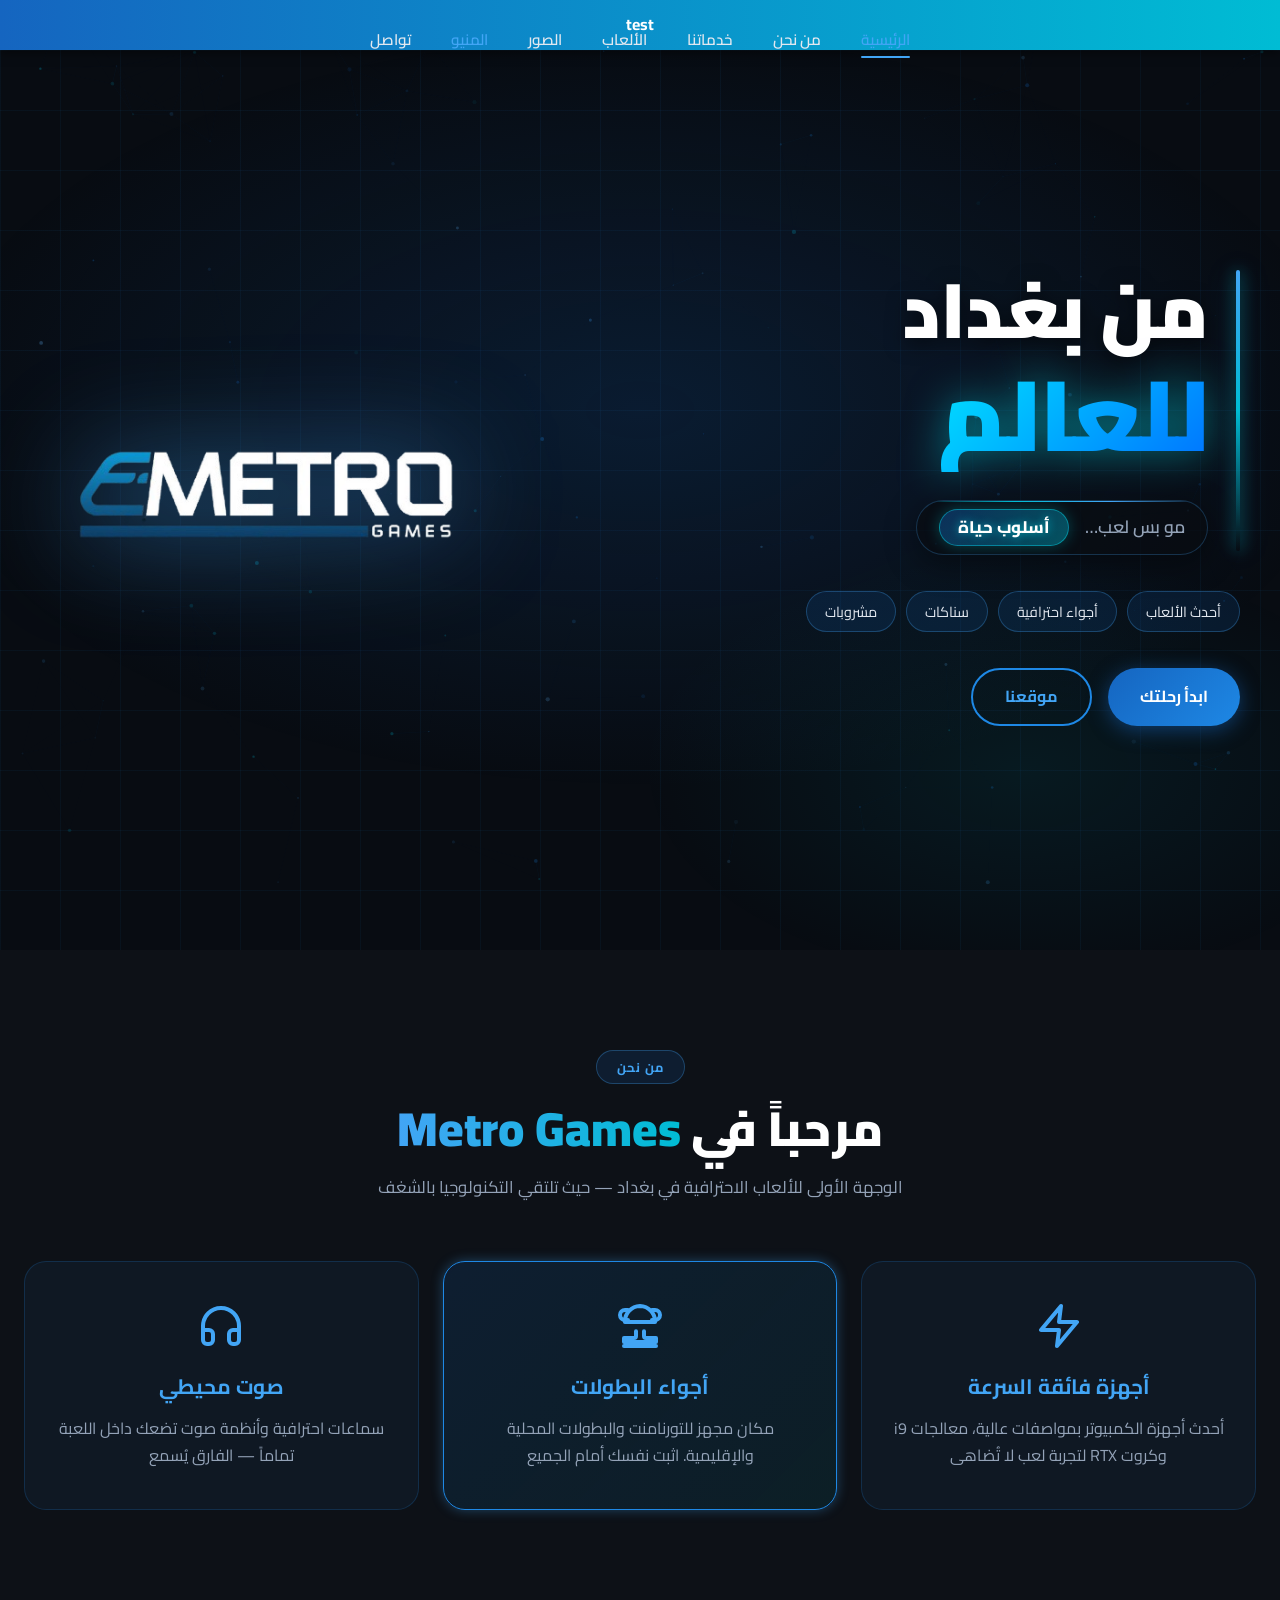
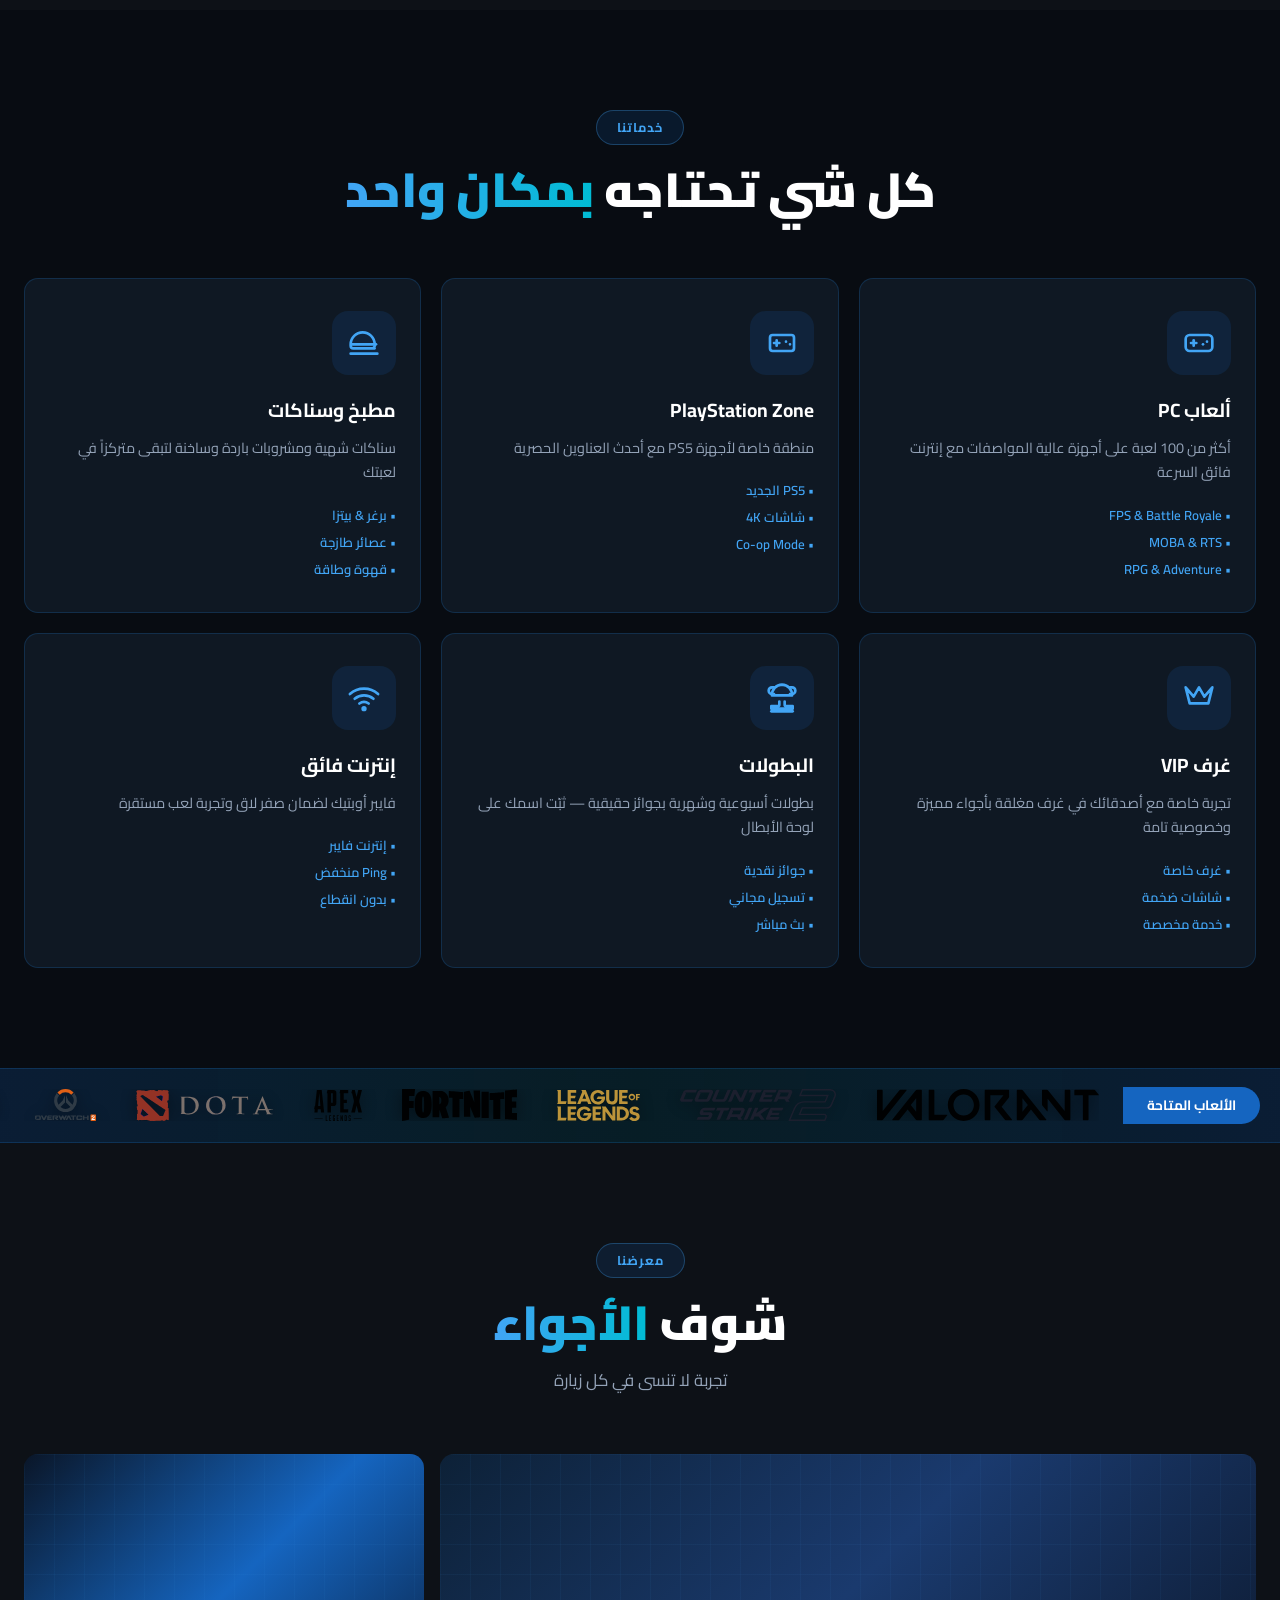
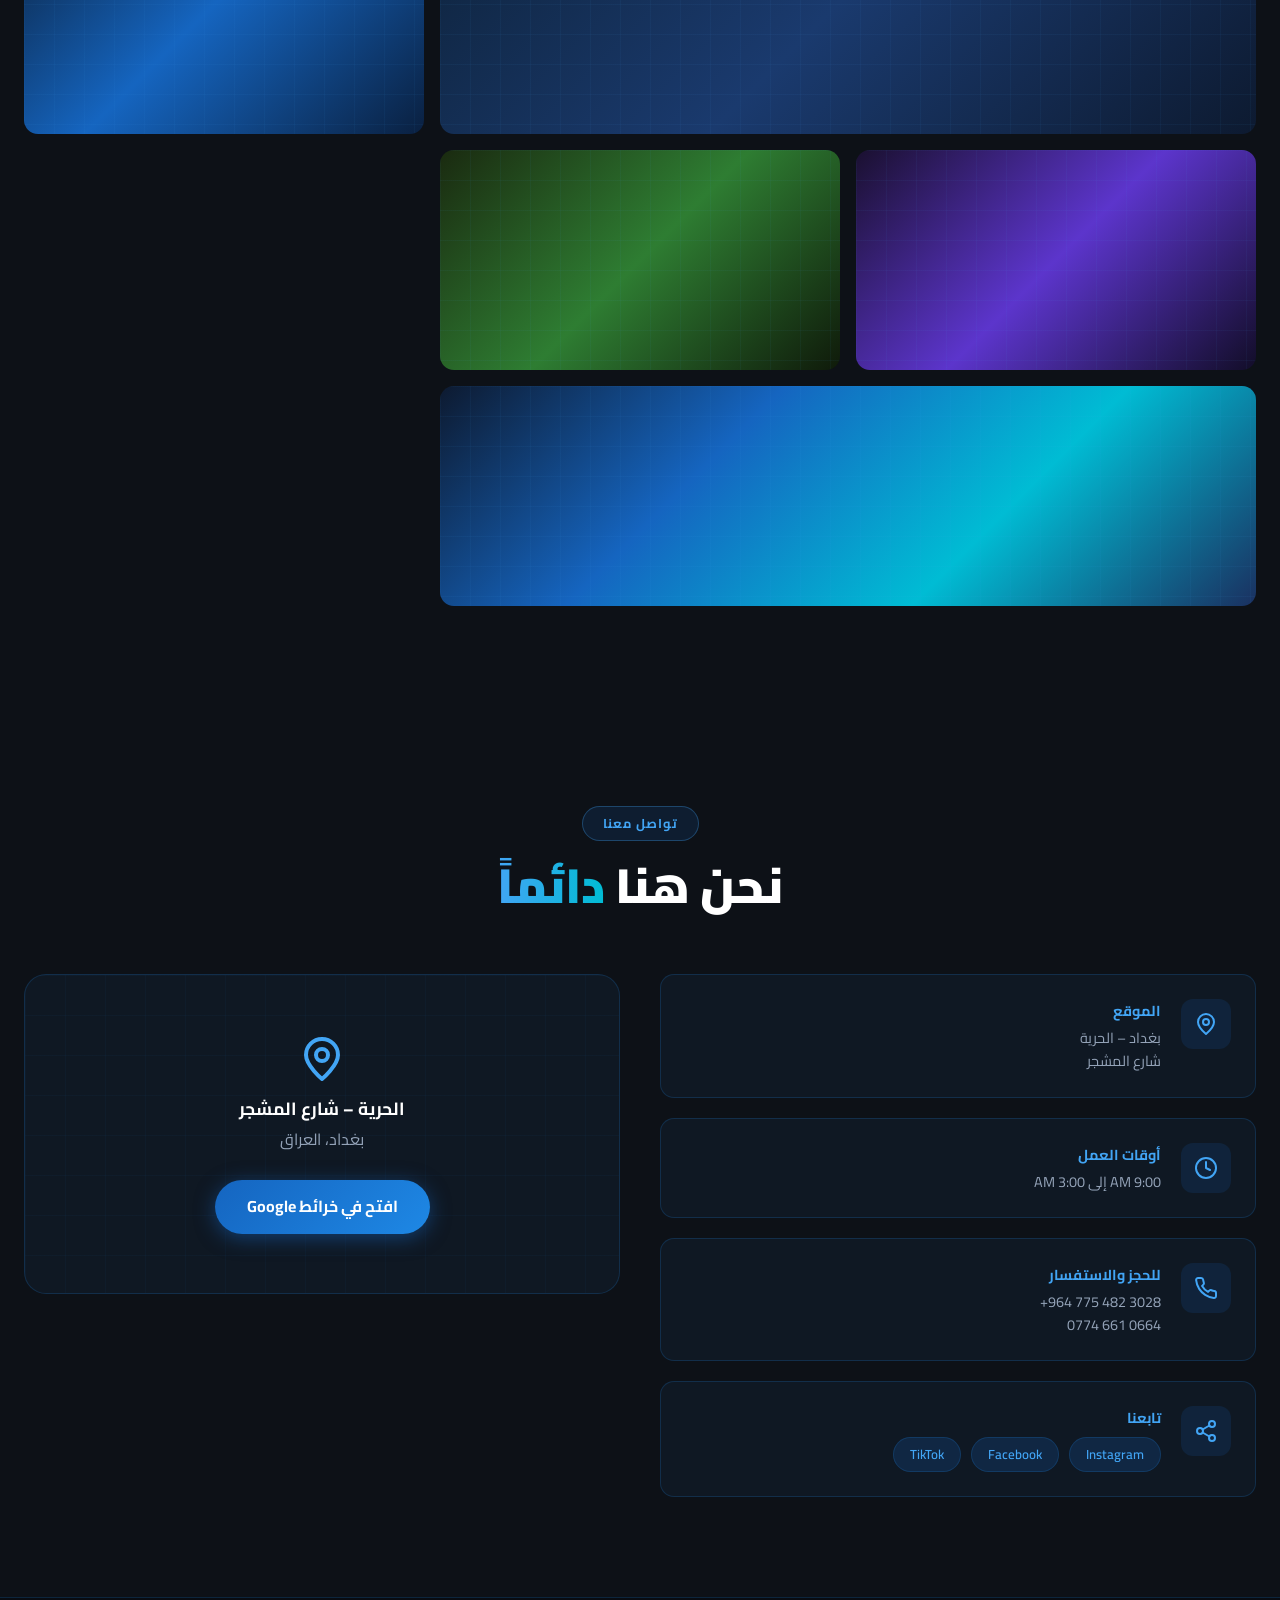
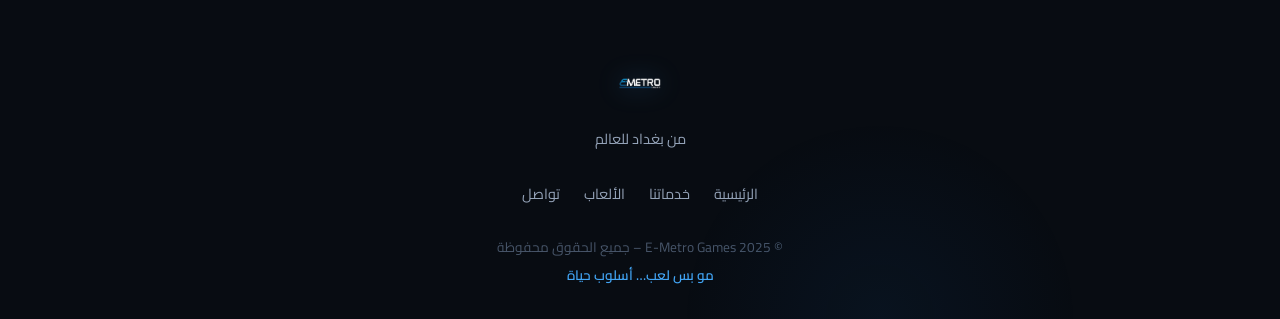
==== commit a937fb69: "إضافة شريط الأخبار ليعمل مع تليجرام" ====
--- a/index.html
+++ b/index.html
@@ -1,364 +1,382 @@
-<!DOCTYPE html>
-<html lang="ar" dir="rtl">
-<head>
-  <meta charset="UTF-8" />
-  <meta name="viewport" content="width=device-width, initial-scale=1.0" />
-  <meta name="description" content="Metro Games – أفضل سايبر كافيه في بغداد. أحدث الألعاب، أجواء احترافية، سناكات ومشروبات. الحرية – شارع المشجر." />
-  <title>Metro Games | من بغداد للعالم 🌍</title>
-  <link rel="preconnect" href="https://fonts.googleapis.com" />
-  <link rel="preconnect" href="https://fonts.gstatic.com" crossorigin />
-  <link href="https://fonts.googleapis.com/css2?family=Outfit:wght@300;400;600;700;900&family=Cairo:wght@300;400;600;700;900&display=swap" rel="stylesheet" />
-  <link rel="stylesheet" href="style.css" />
-  <link rel="icon" href="logo.png" type="image/png" />
-</head>
-<body>
-
-  <!-- ======= PARTICLES BG ======= -->
-  <canvas id="particleCanvas"></canvas>
-
-  <!-- ======= NAVBAR ======= -->
-  <nav class="navbar" id="navbar">
-    <div class="nav-container">
-      <ul class="nav-links" id="navLinks">
-        <li><a href="#home" class="nav-link active">الرئيسية</a></li>
-        <li><a href="#about" class="nav-link">من نحن</a></li>
-        <li><a href="#services" class="nav-link">خدماتنا</a></li>
-        <li><a href="#games" class="nav-link">الألعاب</a></li>
-        <li><a href="#gallery" class="nav-link">الصور</a></li>
-        <li><a href="menu.html" class="nav-link" id="nav-menu-link" style="color:var(--blue-light);">المنيو</a></li>
-        <li><a href="#contact" class="nav-link">تواصل</a></li>
-      </ul>
-      <button class="burger" id="burger" aria-label="Toggle Menu">
-        <span></span><span></span><span></span>
-      </button>
-    </div>
-  </nav>
-
-  <!-- ======= HERO ======= -->
-  <section class="hero" id="home">
-    <div class="hero-bg-overlay"></div>
-    <div class="hero-grid-lines"></div>
-    <div class="hero-container">
-      <!-- Right Column: Content -->
-      <div class="hero-content-right">
-        <div class="hero-brand-card">
-          <h1 class="hero-main-title">
-            <span class="title-top">من بغداد</span>
-            <span class="title-bottom">للعالم</span>
-          </h1>
-          <div class="hero-cyber-tagline">
-            <span class="tagline-text">مو بس لعب…</span>
-            <span class="tagline-badge">أسلوب حياة</span>
-          </div>
-        </div>
-        <div class="hero-tags">
-          <span class="tag">أحدث الألعاب</span>
-          <span class="tag">أجواء احترافية</span>
-          <span class="tag">سناكات</span>
-          <span class="tag">مشروبات</span>
-        </div>
-        <div class="hero-btns">
-          <a href="#services" class="btn btn-primary" id="hero-cta">ابدأ رحلتك</a>
-          <a href="#contact" class="btn btn-outline">موقعنا</a>
-        </div>
-      </div>
-
-      <!-- Left Column: Logo -->
-      <div class="hero-logo-left">
-        <img src="logo.png" alt="E-Metro Games" class="hero-logo-large" />
-      </div>
-    </div>
-  </section>
-
-  <!-- ======= ABOUT ======= -->
-  <section class="section about" id="about">
-    <div class="section-container">
-      <div class="section-header">
-        <span class="section-label">من نحن</span>
-        <h2 class="section-title">مرحباً في <span class="highlight-blue">Metro Games</span></h2>
-        <p class="section-desc">الوجهة الأولى للألعاب الاحترافية في بغداد — حيث تلتقي التكنولوجيا بالشغف</p>
-      </div>
-      <div class="about-grid">
-        <div class="about-card">
-          <div class="about-icon">
-            <svg xmlns="http://www.w3.org/2000/svg" width="48" height="48" viewBox="0 0 24 24" fill="none" stroke="currentColor" stroke-width="2" stroke-linecap="round" stroke-linejoin="round"><polygon points="13 2 3 14 12 14 11 22 21 10 12 10 13 2"/></svg>
-          </div>
-          <h3>أجهزة فائقة السرعة</h3>
-          <p>أحدث أجهزة الكمبيوتر بمواصفات عالية، معالجات i9 وكروت RTX لتجربة لعب لا تُضاهى</p>
-        </div>
-        <div class="about-card featured">
-          <div class="about-icon">
-            <svg xmlns="http://www.w3.org/2000/svg" width="48" height="48" viewBox="0 0 24 24" fill="none" stroke="currentColor" stroke-width="2" stroke-linecap="round" stroke-linejoin="round"><path d="M6 9H4.5a2.5 2.5 0 0 1 0-5H6"/><path d="M18 9h1.5a2.5 2.5 0 0 0 0-5H18"/><path d="M4 22h16"/><path d="M10 14.66V17c0 .55-.45 1-1 1H4v2h16v-2h-5c-.55 0-1-.45-1-1v-2.34"/><path d="M12 2a7.7 7.7 0 0 1 7.54 8H4.46A7.7 7.7 0 0 1 12 2z"/></svg>
-          </div>
-          <h3>أجواء البطولات</h3>
-          <p>مكان مجهز للتورنامنت والبطولات المحلية والإقليمية. اثبت نفسك أمام الجميع</p>
-        </div>
-        <div class="about-card">
-          <div class="about-icon">
-            <svg xmlns="http://www.w3.org/2000/svg" width="48" height="48" viewBox="0 0 24 24" fill="none" stroke="currentColor" stroke-width="2" stroke-linecap="round" stroke-linejoin="round"><path d="M3 18v-6a9 9 0 0 1 18 0v6"/><path d="M21 19a2 2 0 0 1-2 2h-1a2 2 0 0 1-2-2v-3a2 2 0 0 1 2-2h3zM3 19a2 2 0 0 0 2 2h1a2 2 0 0 0 2-2v-3a2 2 0 0 0-2-2H3z"/></svg>
-          </div>
-          <h3>صوت محيطي</h3>
-          <p>سماعات احترافية وأنظمة صوت تضعك داخل اللعبة تماماً — الفارق يُسمع</p>
-        </div>
-      </div>
-    </div>
-  </section>
-
-  <!-- ======= SERVICES ======= -->
-  <section class="section services" id="services">
-    <div class="section-container">
-      <div class="section-header">
-        <span class="section-label">خدماتنا</span>
-        <h2 class="section-title">كل شي تحتاجه <span class="highlight-blue">بمكان واحد</span></h2>
-      </div>
-      <div class="services-grid">
-        <div class="service-card" id="srv-gaming">
-          <div class="service-icon-wrap">
-            <span class="service-icon">
-              <svg xmlns="http://www.w3.org/2000/svg" width="32" height="32" viewBox="0 0 24 24" fill="none" stroke="currentColor" stroke-width="2" stroke-linecap="round" stroke-linejoin="round"><line x1="6" y1="12" x2="10" y2="12"/><line x1="8" y1="10" x2="8" y2="14"/><line x1="15" y1="13" x2="15.01" y2="13"/><line x1="18" y1="11" x2="18.01" y2="11"/><rect x="2" y="6" width="20" height="12" rx="3" ry="3"/></svg>
-            </span>
-          </div>
-          <h3>ألعاب PC</h3>
-          <p>أكثر من 100 لعبة على أجهزة عالية المواصفات مع إنترنت فائق السرعة</p>
-          <div class="service-feature-list">
-            <span>• FPS & Battle Royale</span>
-            <span>• MOBA & RTS</span>
-            <span>• RPG & Adventure</span>
-          </div>
-        </div>
-        <div class="service-card" id="srv-ps">
-          <div class="service-icon-wrap">
-            <span class="service-icon">
-              <svg xmlns="http://www.w3.org/2000/svg" width="32" height="32" viewBox="0 0 24 24" fill="none" stroke="currentColor" stroke-width="2" stroke-linecap="round" stroke-linejoin="round"><path d="M21 16V8a2 2 0 0 0-2-2H5a2 2 0 0 0-2 2v8a2 2 0 0 0 2 2h14a2 2 0 0 0 2-2z"/><path d="M6 12h4M8 10v4M15 11h.01M18 13h.01"/></svg>
-            </span>
-          </div>
-          <h3>PlayStation Zone</h3>
-          <p>منطقة خاصة لأجهزة PS5 مع أحدث العناوين الحصرية</p>
-          <div class="service-feature-list">
-            <span>• PS5 الجديد</span>
-            <span>• شاشات 4K</span>
-            <span>• Co-op Mode</span>
-          </div>
-        </div>
-        <div class="service-card" id="srv-food">
-          <div class="service-icon-wrap">
-            <span class="service-icon">
-              <svg xmlns="http://www.w3.org/2000/svg" width="32" height="32" viewBox="0 0 24 24" fill="none" stroke="currentColor" stroke-width="2" stroke-linecap="round" stroke-linejoin="round"><path d="M2 20h20"/><path d="M20 16H4c-1.1 0-2-.9-2-2v-1c0-4.97 4.03-9 9-9s9 4.03 9 9v1c0 1.1-.9 2-2 2z"/><path d="M3 13h18"/></svg>
-            </span>
-          </div>
-          <h3>مطبخ وسناكات</h3>
-          <p>سناكات شهية ومشروبات باردة وساخنة لتبقى متركزاً في لعبتك</p>
-          <div class="service-feature-list">
-            <span>• برغر & بيتزا</span>
-            <span>• عصائر طازجة</span>
-            <span>• قهوة وطاقة</span>
-          </div>
-        </div>
-        <div class="service-card" id="srv-vip">
-          <div class="service-icon-wrap">
-            <span class="service-icon">
-              <svg xmlns="http://www.w3.org/2000/svg" width="32" height="32" viewBox="0 0 24 24" fill="none" stroke="currentColor" stroke-width="2" stroke-linecap="round" stroke-linejoin="round"><path d="M2 4l3 12h14l3-12-6 7-4-7-4 7-6-7z"/></svg>
-            </span>
-          </div>
-          <h3>غرف VIP</h3>
-          <p>تجربة خاصة مع أصدقائك في غرف مغلقة بأجواء مميزة وخصوصية تامة</p>
-          <div class="service-feature-list">
-            <span>• غرف خاصة</span>
-            <span>• شاشات ضخمة</span>
-            <span>• خدمة مخصصة</span>
-          </div>
-        </div>
-        <div class="service-card" id="srv-tournament">
-          <div class="service-icon-wrap">
-            <span class="service-icon">
-              <svg xmlns="http://www.w3.org/2000/svg" width="32" height="32" viewBox="0 0 24 24" fill="none" stroke="currentColor" stroke-width="2" stroke-linecap="round" stroke-linejoin="round"><path d="M6 9H4.5a2.5 2.5 0 0 1 0-5H6"/><path d="M18 9h1.5a2.5 2.5 0 0 0 0-5H18"/><path d="M4 22h16"/><path d="M10 14.66V17c0 .55-.45 1-1 1H4v2h16v-2h-5c-.55 0-1-.45-1-1v-2.34"/><path d="M12 2a7.7 7.7 0 0 1 7.54 8H4.46A7.7 7.7 0 0 1 12 2z"/></svg>
-            </span>
-          </div>
-          <h3>البطولات</h3>
-          <p>بطولات أسبوعية وشهرية بجوائز حقيقية — ثبّت اسمك على لوحة الأبطال</p>
-          <div class="service-feature-list">
-            <span>• جوائز نقدية</span>
-            <span>• تسجيل مجاني</span>
-            <span>• بث مباشر</span>
-          </div>
-        </div>
-        <div class="service-card" id="srv-wifi">
-          <div class="service-icon-wrap">
-            <span class="service-icon">
-              <svg xmlns="http://www.w3.org/2000/svg" width="32" height="32" viewBox="0 0 24 24" fill="none" stroke="currentColor" stroke-width="2" stroke-linecap="round" stroke-linejoin="round"><path d="M5 12.55a11 11 0 0 1 14.08 0"/><path d="M1.42 9a16 16 0 0 1 21.16 0"/><path d="M8.53 16.11a6 6 0 0 1 6.95 0"/><circle cx="12" cy="20" r="1"/></svg>
-            </span>
-          </div>
-          <h3>إنترنت فائق</h3>
-          <p>فايبر أوبتيك لضمان صفر لاق وتجربة لعب مستقرة</p>
-          <div class="service-feature-list">
-            <span>• إنترنت فايبر</span>
-            <span>• Ping منخفض</span>
-            <span>• بدون انقطاع</span>
-          </div>
-        </div>
-      </div>
-    </div>
-  </section>
-
-  <!-- ======= GAMES TICKER ======= -->
-  <section class="games-ticker" id="games">
-    <div class="ticker-label">الألعاب المتاحة</div>
-    <div class="ticker-track">
-      <div class="ticker-inner">
-        <img src="games/valorant.svg" alt="Valorant" />
-        <img src="games/cs2.svg" alt="CS2" />
-        <img src="games/lol.svg" alt="League of Legends" />
-        <img src="games/fortnite.svg" alt="Fortnite" />
-        <img src="games/apex.svg" alt="Apex Legends" />
-        <img src="games/dota2.svg" alt="Dota 2" />
-        <img src="games/overwatch2.svg" alt="Overwatch 2" />
-        <img src="games/gtav.svg" alt="GTA V" />
-        <img src="games/fc.svg" alt="EA Sports FC" />
-        <img src="games/playstation.svg" alt="PlayStation" />
-        
-        <!-- Duplicate for seamless loop -->
-        <img src="games/valorant.svg" alt="Valorant" />
-        <img src="games/cs2.svg" alt="CS2" />
-        <img src="games/lol.svg" alt="League of Legends" />
-        <img src="games/fortnite.svg" alt="Fortnite" />
-        <img src="games/apex.svg" alt="Apex Legends" />
-        <img src="games/dota2.svg" alt="Dota 2" />
-        <img src="games/overwatch2.svg" alt="Overwatch 2" />
-        <img src="games/gtav.svg" alt="GTA V" />
-        <img src="games/fc.svg" alt="EA Sports FC" />
-        <img src="games/playstation.svg" alt="PlayStation" />
-      </div>
-    </div>
-  </section>
-
-  <!-- ======= GALLERY ======= -->
-  <section class="section gallery" id="gallery">
-    <div class="section-container">
-      <div class="section-header">
-        <span class="section-label">معرضنا</span>
-        <h2 class="section-title">شوف <span class="highlight-blue">الأجواء</span></h2>
-        <p class="section-desc">تجربة لا تنسى في كل زيارة</p>
-      </div>
-      <div class="gallery-grid">
-        <div class="gallery-item large" id="gal-1">
-          <div class="gallery-overlay">
-            <span>منطقة الـ PC</span>
-          </div>
-        </div>
-        <div class="gallery-item" id="gal-2">
-          <div class="gallery-overlay">
-            <span>PlayStation Zone</span>
-          </div>
-        </div>
-        <div class="gallery-item" id="gal-3">
-          <div class="gallery-overlay">
-            <span>غرفة VIP</span>
-          </div>
-        </div>
-        <div class="gallery-item" id="gal-4">
-          <div class="gallery-overlay">
-            <span>المطبخ</span>
-          </div>
-        </div>
-        <div class="gallery-item wide" id="gal-5">
-          <div class="gallery-overlay">
-            <span>منطقة البطولات</span>
-          </div>
-        </div>
-      </div>
-    </div>
-  </section>
-
-  <!-- ======= CONTACT ======= -->
-  <section class="section contact" id="contact">
-    <div class="section-container">
-      <div class="section-header">
-        <span class="section-label">تواصل معنا</span>
-        <h2 class="section-title">نحن هنا <span class="highlight-blue">دائماً</span></h2>
-      </div>
-      <div class="contact-grid">
-        <div class="contact-info">
-          <div class="contact-item" id="contact-location">
-            <div class="contact-icon">
-              <svg xmlns="http://www.w3.org/2000/svg" width="24" height="24" viewBox="0 0 24 24" fill="none" stroke="currentColor" stroke-width="2" stroke-linecap="round" stroke-linejoin="round"><path d="M12 2a8 8 0 0 0-8 8c0 5.25 8 12 8 12s8-6.75 8-12a8 8 0 0 0-8-8z"/><circle cx="12" cy="10" r="3"/></svg>
-            </div>
-            <div>
-              <h4>الموقع</h4>
-              <p>بغداد – الحرية<br />شارع المشجر</p>
-            </div>
-          </div>
-          <div class="contact-item" id="contact-hours">
-            <div class="contact-icon">
-              <svg xmlns="http://www.w3.org/2000/svg" width="24" height="24" viewBox="0 0 24 24" fill="none" stroke="currentColor" stroke-width="2" stroke-linecap="round" stroke-linejoin="round"><circle cx="12" cy="12" r="10"/><polyline points="12 6 12 12 16 14"/></svg>
-            </div>
-            <div>
-              <h4>أوقات العمل</h4>
-              <p>9:00 AM إلى 3:00 AM</p>
-            </div>
-          </div>
-          <div class="contact-item" id="contact-phone">
-            <div class="contact-icon">
-              <svg xmlns="http://www.w3.org/2000/svg" width="24" height="24" viewBox="0 0 24 24" fill="none" stroke="currentColor" stroke-width="2" stroke-linecap="round" stroke-linejoin="round"><path d="M22 16.92v3a2 2 0 0 1-2.18 2 19.79 19.79 0 0 1-8.63-3.07 19.5 19.5 0 0 1-6-6 19.79 19.79 0 0 1-3.07-8.67A2 2 0 0 1 4.11 2h3a2 2 0 0 1 2 1.72 12.84 12.84 0 0 0 .7 2.81 2 2 0 0 1-.45 2.11L8.09 9.91a16 16 0 0 0 6 6l1.27-1.27a2 2 0 0 1 2.11-.45 12.84 12.84 0 0 0 2.81.7A2 2 0 0 1 22 16.92z"/></svg>
-            </div>
-            <div>
-              <h4>للحجز والاستفسار</h4>
-              <p>
-                <a href="tel:+9647754823028" style="color:inherit; text-decoration:none; direction: ltr; display: inline-block;">+964 775 482 3028</a>
-                <br />
-                <a href="tel:07746610664" style="color:inherit; text-decoration:none; direction: ltr; display: inline-block;">0774 661 0664</a>
-              </p>
-            </div>
-          </div>
-          <div class="contact-item" id="contact-social">
-            <div class="contact-icon">
-              <svg xmlns="http://www.w3.org/2000/svg" width="24" height="24" viewBox="0 0 24 24" fill="none" stroke="currentColor" stroke-width="2" stroke-linecap="round" stroke-linejoin="round"><circle cx="18" cy="5" r="3"/><circle cx="6" cy="12" r="3"/><circle cx="18" cy="19" r="3"/><line x1="8.59" y1="13.51" x2="15.42" y2="17.49"/><line x1="15.41" y1="6.51" x2="8.59" y2="10.49"/></svg>
-            </div>
-            <div>
-              <h4>تابعنا</h4>
-              <div class="social-links">
-                <a href="https://www.instagram.com/metro_games1/" target="_blank" class="social-link" id="social-instagram">Instagram</a>
-                <a href="https://www.facebook.com/profile.php?id=61567990913098&ref=PROFILE_EDIT_xav_ig_profile_page_web#" target="_blank" class="social-link" id="social-facebook">Facebook</a>
-                <a href="https://www.tiktok.com/@metro.games76" target="_blank" class="social-link" id="social-tiktok">TikTok</a>
-              </div>
-            </div>
-          </div>
-        </div>
-        <div class="contact-map" id="map-placeholder">
-          <div class="map-inner">
-            <div class="map-pin">
-              <svg xmlns="http://www.w3.org/2000/svg" width="48" height="48" viewBox="0 0 24 24" fill="none" stroke="currentColor" stroke-width="2" stroke-linecap="round" stroke-linejoin="round"><path d="M12 2a8 8 0 0 0-8 8c0 5.25 8 12 8 12s8-6.75 8-12a8 8 0 0 0-8-8z"/><circle cx="12" cy="10" r="3"/></svg>
-            </div>
-            <p>الحرية – شارع المشجر</p>
-            <p>بغداد، العراق</p>
-            <a href="https://maps.app.goo.gl/KqS7Nry6FbzH56JeA" target="_blank" class="btn btn-primary map-btn" id="map-btn">افتح في خرائط Google</a>
-          </div>
-        </div>
-      </div>
-    </div>
-  </section>
-
-  <!-- ======= FOOTER ======= -->
-  <footer class="footer">
-    <div class="footer-container">
-      <div class="footer-logo">
-        <img src="logo.png" alt="E-Metro Games" />
-        <p>من بغداد للعالم</p>
-      </div>
-      <div class="footer-links">
-        <a href="#home">الرئيسية</a>
-        <a href="#services">خدماتنا</a>
-        <a href="#games">الألعاب</a>
-        <a href="#contact">تواصل</a>
-      </div>
-      <div class="footer-copy">
-        <p>© 2025 E-Metro Games – جميع الحقوق محفوظة</p>
-        <p class="footer-tagline">مو بس لعب… أسلوب حياة</p>
-      </div>
-    </div>
-  </footer>
-
-  <a href="#home" class="back-to-top" id="backToTop" aria-label="Back to top">↑</a>
-
-  <script src="script.js"></script>
-</body>
-</html>
+<!DOCTYPE html>
+<html lang="ar" dir="rtl">
+<head>
+  <meta charset="UTF-8" />
+  <meta name="viewport" content="width=device-width, initial-scale=1.0" />
+  <meta name="description" content="Metro Games – أفضل سايبر كافيه في بغداد. أحدث الألعاب، أجواء احترافية، سناكات ومشروبات. الحرية – شارع المشجر." />
+  <title>Metro Games | من بغداد للعالم 🌍</title>
+  <link rel="preconnect" href="https://fonts.googleapis.com" />
+  <link rel="preconnect" href="https://fonts.gstatic.com" crossorigin />
+  <link href="https://fonts.googleapis.com/css2?family=Outfit:wght@300;400;600;700;900&family=Cairo:wght@300;400;600;700;900&display=swap" rel="stylesheet" />
+  <link rel="stylesheet" href="style.css" />
+  <link rel="icon" href="logo.png" type="image/png" />
+</head>
+<body>
+
+  <!-- ======= PARTICLES BG ======= -->
+  <canvas id="particleCanvas"></canvas>
+
+  <!-- ======= DYNAMIC NEWS BANNER ======= -->
+  <div id="dynamic-news-banner" style="display: none; background: linear-gradient(90deg, #1565c0, #00bcd4); color: #fff; text-align: center; padding: 12px; font-weight: 700; z-index: 1000; position: relative; font-family: 'Cairo', sans-serif; box-shadow: 0 2px 10px rgba(0,0,0,0.5);">
+    <span id="dynamic-news-text"></span>
+  </div>
+
+  <!-- ======= NAVBAR ======= -->
+  <nav class="navbar" id="navbar">
+    <div class="nav-container">
+      <ul class="nav-links" id="navLinks">
+        <li><a href="#home" class="nav-link active">الرئيسية</a></li>
+        <li><a href="#about" class="nav-link">من نحن</a></li>
+        <li><a href="#services" class="nav-link">خدماتنا</a></li>
+        <li><a href="#games" class="nav-link">الألعاب</a></li>
+        <li><a href="#gallery" class="nav-link">الصور</a></li>
+        <li><a href="menu.html" class="nav-link" id="nav-menu-link" style="color:var(--blue-light);">المنيو</a></li>
+        <li><a href="#contact" class="nav-link">تواصل</a></li>
+      </ul>
+      <button class="burger" id="burger" aria-label="Toggle Menu">
+        <span></span><span></span><span></span>
+      </button>
+    </div>
+  </nav>
+
+  <!-- ======= HERO ======= -->
+  <section class="hero" id="home">
+    <div class="hero-bg-overlay"></div>
+    <div class="hero-grid-lines"></div>
+    <div class="hero-container">
+      <!-- Right Column: Content -->
+      <div class="hero-content-right">
+        <div class="hero-brand-card">
+          <h1 class="hero-main-title">
+            <span class="title-top">من بغداد</span>
+            <span class="title-bottom">للعالم</span>
+          </h1>
+          <div class="hero-cyber-tagline">
+            <span class="tagline-text">مو بس لعب…</span>
+            <span class="tagline-badge">أسلوب حياة</span>
+          </div>
+        </div>
+        <div class="hero-tags">
+          <span class="tag">أحدث الألعاب</span>
+          <span class="tag">أجواء احترافية</span>
+          <span class="tag">سناكات</span>
+          <span class="tag">مشروبات</span>
+        </div>
+        <div class="hero-btns">
+          <a href="#services" class="btn btn-primary" id="hero-cta">ابدأ رحلتك</a>
+          <a href="#contact" class="btn btn-outline">موقعنا</a>
+        </div>
+      </div>
+
+      <!-- Left Column: Logo -->
+      <div class="hero-logo-left">
+        <img src="logo.png" alt="E-Metro Games" class="hero-logo-large" />
+      </div>
+    </div>
+  </section>
+
+  <!-- ======= ABOUT ======= -->
+  <section class="section about" id="about">
+    <div class="section-container">
+      <div class="section-header">
+        <span class="section-label">من نحن</span>
+        <h2 class="section-title">مرحباً في <span class="highlight-blue">Metro Games</span></h2>
+        <p class="section-desc">الوجهة الأولى للألعاب الاحترافية في بغداد — حيث تلتقي التكنولوجيا بالشغف</p>
+      </div>
+      <div class="about-grid">
+        <div class="about-card">
+          <div class="about-icon">
+            <svg xmlns="http://www.w3.org/2000/svg" width="48" height="48" viewBox="0 0 24 24" fill="none" stroke="currentColor" stroke-width="2" stroke-linecap="round" stroke-linejoin="round"><polygon points="13 2 3 14 12 14 11 22 21 10 12 10 13 2"/></svg>
+          </div>
+          <h3>أجهزة فائقة السرعة</h3>
+          <p>أحدث أجهزة الكمبيوتر بمواصفات عالية، معالجات i9 وكروت RTX لتجربة لعب لا تُضاهى</p>
+        </div>
+        <div class="about-card featured">
+          <div class="about-icon">
+            <svg xmlns="http://www.w3.org/2000/svg" width="48" height="48" viewBox="0 0 24 24" fill="none" stroke="currentColor" stroke-width="2" stroke-linecap="round" stroke-linejoin="round"><path d="M6 9H4.5a2.5 2.5 0 0 1 0-5H6"/><path d="M18 9h1.5a2.5 2.5 0 0 0 0-5H18"/><path d="M4 22h16"/><path d="M10 14.66V17c0 .55-.45 1-1 1H4v2h16v-2h-5c-.55 0-1-.45-1-1v-2.34"/><path d="M12 2a7.7 7.7 0 0 1 7.54 8H4.46A7.7 7.7 0 0 1 12 2z"/></svg>
+          </div>
+          <h3>أجواء البطولات</h3>
+          <p>مكان مجهز للتورنامنت والبطولات المحلية والإقليمية. اثبت نفسك أمام الجميع</p>
+        </div>
+        <div class="about-card">
+          <div class="about-icon">
+            <svg xmlns="http://www.w3.org/2000/svg" width="48" height="48" viewBox="0 0 24 24" fill="none" stroke="currentColor" stroke-width="2" stroke-linecap="round" stroke-linejoin="round"><path d="M3 18v-6a9 9 0 0 1 18 0v6"/><path d="M21 19a2 2 0 0 1-2 2h-1a2 2 0 0 1-2-2v-3a2 2 0 0 1 2-2h3zM3 19a2 2 0 0 0 2 2h1a2 2 0 0 0 2-2v-3a2 2 0 0 0-2-2H3z"/></svg>
+          </div>
+          <h3>صوت محيطي</h3>
+          <p>سماعات احترافية وأنظمة صوت تضعك داخل اللعبة تماماً — الفارق يُسمع</p>
+        </div>
+      </div>
+    </div>
+  </section>
+
+  <!-- ======= SERVICES ======= -->
+  <section class="section services" id="services">
+    <div class="section-container">
+      <div class="section-header">
+        <span class="section-label">خدماتنا</span>
+        <h2 class="section-title">كل شي تحتاجه <span class="highlight-blue">بمكان واحد</span></h2>
+      </div>
+      <div class="services-grid">
+        <div class="service-card" id="srv-gaming">
+          <div class="service-icon-wrap">
+            <span class="service-icon">
+              <svg xmlns="http://www.w3.org/2000/svg" width="32" height="32" viewBox="0 0 24 24" fill="none" stroke="currentColor" stroke-width="2" stroke-linecap="round" stroke-linejoin="round"><line x1="6" y1="12" x2="10" y2="12"/><line x1="8" y1="10" x2="8" y2="14"/><line x1="15" y1="13" x2="15.01" y2="13"/><line x1="18" y1="11" x2="18.01" y2="11"/><rect x="2" y="6" width="20" height="12" rx="3" ry="3"/></svg>
+            </span>
+          </div>
+          <h3>ألعاب PC</h3>
+          <p>أكثر من 100 لعبة على أجهزة عالية المواصفات مع إنترنت فائق السرعة</p>
+          <div class="service-feature-list">
+            <span>• FPS & Battle Royale</span>
+            <span>• MOBA & RTS</span>
+            <span>• RPG & Adventure</span>
+          </div>
+        </div>
+        <div class="service-card" id="srv-ps">
+          <div class="service-icon-wrap">
+            <span class="service-icon">
+              <svg xmlns="http://www.w3.org/2000/svg" width="32" height="32" viewBox="0 0 24 24" fill="none" stroke="currentColor" stroke-width="2" stroke-linecap="round" stroke-linejoin="round"><path d="M21 16V8a2 2 0 0 0-2-2H5a2 2 0 0 0-2 2v8a2 2 0 0 0 2 2h14a2 2 0 0 0 2-2z"/><path d="M6 12h4M8 10v4M15 11h.01M18 13h.01"/></svg>
+            </span>
+          </div>
+          <h3>PlayStation Zone</h3>
+          <p>منطقة خاصة لأجهزة PS5 مع أحدث العناوين الحصرية</p>
+          <div class="service-feature-list">
+            <span>• PS5 الجديد</span>
+            <span>• شاشات 4K</span>
+            <span>• Co-op Mode</span>
+          </div>
+        </div>
+        <div class="service-card" id="srv-food">
+          <div class="service-icon-wrap">
+            <span class="service-icon">
+              <svg xmlns="http://www.w3.org/2000/svg" width="32" height="32" viewBox="0 0 24 24" fill="none" stroke="currentColor" stroke-width="2" stroke-linecap="round" stroke-linejoin="round"><path d="M2 20h20"/><path d="M20 16H4c-1.1 0-2-.9-2-2v-1c0-4.97 4.03-9 9-9s9 4.03 9 9v1c0 1.1-.9 2-2 2z"/><path d="M3 13h18"/></svg>
+            </span>
+          </div>
+          <h3>مطبخ وسناكات</h3>
+          <p>سناكات شهية ومشروبات باردة وساخنة لتبقى متركزاً في لعبتك</p>
+          <div class="service-feature-list">
+            <span>• برغر & بيتزا</span>
+            <span>• عصائر طازجة</span>
+            <span>• قهوة وطاقة</span>
+          </div>
+        </div>
+        <div class="service-card" id="srv-vip">
+          <div class="service-icon-wrap">
+            <span class="service-icon">
+              <svg xmlns="http://www.w3.org/2000/svg" width="32" height="32" viewBox="0 0 24 24" fill="none" stroke="currentColor" stroke-width="2" stroke-linecap="round" stroke-linejoin="round"><path d="M2 4l3 12h14l3-12-6 7-4-7-4 7-6-7z"/></svg>
+            </span>
+          </div>
+          <h3>غرف VIP</h3>
+          <p>تجربة خاصة مع أصدقائك في غرف مغلقة بأجواء مميزة وخصوصية تامة</p>
+          <div class="service-feature-list">
+            <span>• غرف خاصة</span>
+            <span>• شاشات ضخمة</span>
+            <span>• خدمة مخصصة</span>
+          </div>
+        </div>
+        <div class="service-card" id="srv-tournament">
+          <div class="service-icon-wrap">
+            <span class="service-icon">
+              <svg xmlns="http://www.w3.org/2000/svg" width="32" height="32" viewBox="0 0 24 24" fill="none" stroke="currentColor" stroke-width="2" stroke-linecap="round" stroke-linejoin="round"><path d="M6 9H4.5a2.5 2.5 0 0 1 0-5H6"/><path d="M18 9h1.5a2.5 2.5 0 0 0 0-5H18"/><path d="M4 22h16"/><path d="M10 14.66V17c0 .55-.45 1-1 1H4v2h16v-2h-5c-.55 0-1-.45-1-1v-2.34"/><path d="M12 2a7.7 7.7 0 0 1 7.54 8H4.46A7.7 7.7 0 0 1 12 2z"/></svg>
+            </span>
+          </div>
+          <h3>البطولات</h3>
+          <p>بطولات أسبوعية وشهرية بجوائز حقيقية — ثبّت اسمك على لوحة الأبطال</p>
+          <div class="service-feature-list">
+            <span>• جوائز نقدية</span>
+            <span>• تسجيل مجاني</span>
+            <span>• بث مباشر</span>
+          </div>
+        </div>
+        <div class="service-card" id="srv-wifi">
+          <div class="service-icon-wrap">
+            <span class="service-icon">
+              <svg xmlns="http://www.w3.org/2000/svg" width="32" height="32" viewBox="0 0 24 24" fill="none" stroke="currentColor" stroke-width="2" stroke-linecap="round" stroke-linejoin="round"><path d="M5 12.55a11 11 0 0 1 14.08 0"/><path d="M1.42 9a16 16 0 0 1 21.16 0"/><path d="M8.53 16.11a6 6 0 0 1 6.95 0"/><circle cx="12" cy="20" r="1"/></svg>
+            </span>
+          </div>
+          <h3>إنترنت فائق</h3>
+          <p>فايبر أوبتيك لضمان صفر لاق وتجربة لعب مستقرة</p>
+          <div class="service-feature-list">
+            <span>• إنترنت فايبر</span>
+            <span>• Ping منخفض</span>
+            <span>• بدون انقطاع</span>
+          </div>
+        </div>
+      </div>
+    </div>
+  </section>
+
+  <!-- ======= GAMES TICKER ======= -->
+  <section class="games-ticker" id="games">
+    <div class="ticker-label">الألعاب المتاحة</div>
+    <div class="ticker-track">
+      <div class="ticker-inner">
+        <img src="games/valorant.svg" alt="Valorant" />
+        <img src="games/cs2.svg" alt="CS2" />
+        <img src="games/lol.svg" alt="League of Legends" />
+        <img src="games/fortnite.svg" alt="Fortnite" />
+        <img src="games/apex.svg" alt="Apex Legends" />
+        <img src="games/dota2.svg" alt="Dota 2" />
+        <img src="games/overwatch2.svg" alt="Overwatch 2" />
+        <img src="games/gtav.svg" alt="GTA V" />
+        <img src="games/fc.svg" alt="EA Sports FC" />
+        <img src="games/playstation.svg" alt="PlayStation" />
+        
+        <!-- Duplicate for seamless loop -->
+        <img src="games/valorant.svg" alt="Valorant" />
+        <img src="games/cs2.svg" alt="CS2" />
+        <img src="games/lol.svg" alt="League of Legends" />
+        <img src="games/fortnite.svg" alt="Fortnite" />
+        <img src="games/apex.svg" alt="Apex Legends" />
+        <img src="games/dota2.svg" alt="Dota 2" />
+        <img src="games/overwatch2.svg" alt="Overwatch 2" />
+        <img src="games/gtav.svg" alt="GTA V" />
+        <img src="games/fc.svg" alt="EA Sports FC" />
+        <img src="games/playstation.svg" alt="PlayStation" />
+      </div>
+    </div>
+  </section>
+
+  <!-- ======= GALLERY ======= -->
+  <section class="section gallery" id="gallery">
+    <div class="section-container">
+      <div class="section-header">
+        <span class="section-label">معرضنا</span>
+        <h2 class="section-title">شوف <span class="highlight-blue">الأجواء</span></h2>
+        <p class="section-desc">تجربة لا تنسى في كل زيارة</p>
+      </div>
+      <div class="gallery-grid">
+        <div class="gallery-item large" id="gal-1">
+          <div class="gallery-overlay">
+            <span>منطقة الـ PC</span>
+          </div>
+        </div>
+        <div class="gallery-item" id="gal-2">
+          <div class="gallery-overlay">
+            <span>PlayStation Zone</span>
+          </div>
+        </div>
+        <div class="gallery-item" id="gal-3">
+          <div class="gallery-overlay">
+            <span>غرفة VIP</span>
+          </div>
+        </div>
+        <div class="gallery-item" id="gal-4">
+          <div class="gallery-overlay">
+            <span>المطبخ</span>
+          </div>
+        </div>
+        <div class="gallery-item wide" id="gal-5">
+          <div class="gallery-overlay">
+            <span>منطقة البطولات</span>
+          </div>
+        </div>
+      </div>
+    </div>
+  </section>
+
+  <!-- ======= CONTACT ======= -->
+  <section class="section contact" id="contact">
+    <div class="section-container">
+      <div class="section-header">
+        <span class="section-label">تواصل معنا</span>
+        <h2 class="section-title">نحن هنا <span class="highlight-blue">دائماً</span></h2>
+      </div>
+      <div class="contact-grid">
+        <div class="contact-info">
+          <div class="contact-item" id="contact-location">
+            <div class="contact-icon">
+              <svg xmlns="http://www.w3.org/2000/svg" width="24" height="24" viewBox="0 0 24 24" fill="none" stroke="currentColor" stroke-width="2" stroke-linecap="round" stroke-linejoin="round"><path d="M12 2a8 8 0 0 0-8 8c0 5.25 8 12 8 12s8-6.75 8-12a8 8 0 0 0-8-8z"/><circle cx="12" cy="10" r="3"/></svg>
+            </div>
+            <div>
+              <h4>الموقع</h4>
+              <p>بغداد – الحرية<br />شارع المشجر</p>
+            </div>
+          </div>
+          <div class="contact-item" id="contact-hours">
+            <div class="contact-icon">
+              <svg xmlns="http://www.w3.org/2000/svg" width="24" height="24" viewBox="0 0 24 24" fill="none" stroke="currentColor" stroke-width="2" stroke-linecap="round" stroke-linejoin="round"><circle cx="12" cy="12" r="10"/><polyline points="12 6 12 12 16 14"/></svg>
+            </div>
+            <div>
+              <h4>أوقات العمل</h4>
+              <p>9:00 AM إلى 3:00 AM</p>
+            </div>
+          </div>
+          <div class="contact-item" id="contact-phone">
+            <div class="contact-icon">
+              <svg xmlns="http://www.w3.org/2000/svg" width="24" height="24" viewBox="0 0 24 24" fill="none" stroke="currentColor" stroke-width="2" stroke-linecap="round" stroke-linejoin="round"><path d="M22 16.92v3a2 2 0 0 1-2.18 2 19.79 19.79 0 0 1-8.63-3.07 19.5 19.5 0 0 1-6-6 19.79 19.79 0 0 1-3.07-8.67A2 2 0 0 1 4.11 2h3a2 2 0 0 1 2 1.72 12.84 12.84 0 0 0 .7 2.81 2 2 0 0 1-.45 2.11L8.09 9.91a16 16 0 0 0 6 6l1.27-1.27a2 2 0 0 1 2.11-.45 12.84 12.84 0 0 0 2.81.7A2 2 0 0 1 22 16.92z"/></svg>
+            </div>
+            <div>
+              <h4>للحجز والاستفسار</h4>
+              <p>
+                <a href="tel:+9647754823028" style="color:inherit; text-decoration:none; direction: ltr; display: inline-block;">+964 775 482 3028</a>
+                <br />
+                <a href="tel:07746610664" style="color:inherit; text-decoration:none; direction: ltr; display: inline-block;">0774 661 0664</a>
+              </p>
+            </div>
+          </div>
+          <div class="contact-item" id="contact-social">
+            <div class="contact-icon">
+              <svg xmlns="http://www.w3.org/2000/svg" width="24" height="24" viewBox="0 0 24 24" fill="none" stroke="currentColor" stroke-width="2" stroke-linecap="round" stroke-linejoin="round"><circle cx="18" cy="5" r="3"/><circle cx="6" cy="12" r="3"/><circle cx="18" cy="19" r="3"/><line x1="8.59" y1="13.51" x2="15.42" y2="17.49"/><line x1="15.41" y1="6.51" x2="8.59" y2="10.49"/></svg>
+            </div>
+            <div>
+              <h4>تابعنا</h4>
+              <div class="social-links">
+                <a href="https://www.instagram.com/metro_games1/" target="_blank" class="social-link" id="social-instagram">Instagram</a>
+                <a href="https://www.facebook.com/profile.php?id=61567990913098&ref=PROFILE_EDIT_xav_ig_profile_page_web#" target="_blank" class="social-link" id="social-facebook">Facebook</a>
+                <a href="https://www.tiktok.com/@metro.games76" target="_blank" class="social-link" id="social-tiktok">TikTok</a>
+              </div>
+            </div>
+          </div>
+        </div>
+        <div class="contact-map" id="map-placeholder">
+          <div class="map-inner">
+            <div class="map-pin">
+              <svg xmlns="http://www.w3.org/2000/svg" width="48" height="48" viewBox="0 0 24 24" fill="none" stroke="currentColor" stroke-width="2" stroke-linecap="round" stroke-linejoin="round"><path d="M12 2a8 8 0 0 0-8 8c0 5.25 8 12 8 12s8-6.75 8-12a8 8 0 0 0-8-8z"/><circle cx="12" cy="10" r="3"/></svg>
+            </div>
+            <p>الحرية – شارع المشجر</p>
+            <p>بغداد، العراق</p>
+            <a href="https://maps.app.goo.gl/KqS7Nry6FbzH56JeA" target="_blank" class="btn btn-primary map-btn" id="map-btn">افتح في خرائط Google</a>
+          </div>
+        </div>
+      </div>
+    </div>
+  </section>
+
+  <!-- ======= FOOTER ======= -->
+  <footer class="footer">
+    <div class="footer-container">
+      <div class="footer-logo">
+        <img src="logo.png" alt="E-Metro Games" />
+        <p>من بغداد للعالم</p>
+      </div>
+      <div class="footer-links">
+        <a href="#home">الرئيسية</a>
+        <a href="#services">خدماتنا</a>
+        <a href="#games">الألعاب</a>
+        <a href="#contact">تواصل</a>
+      </div>
+      <div class="footer-copy">
+        <p>© 2025 E-Metro Games – جميع الحقوق محفوظة</p>
+        <p class="footer-tagline">مو بس لعب… أسلوب حياة</p>
+      </div>
+    </div>
+  </footer>
+
+  <a href="#home" class="back-to-top" id="backToTop" aria-label="Back to top">↑</a>
+
+  <script src="script.js"></script>
+  
+  <!-- DYNAMIC DATA FETCH SCRIPT -->
+  <script>
+    fetch('data.json?v=' + new Date().getTime())
+      .then(response => response.json())
+      .then(data => {
+        if (data && data.main_text && data.main_text.trim() !== '') {
+          document.getElementById('dynamic-news-text').textContent = data.main_text;
+          document.getElementById('dynamic-news-banner').style.display = 'block';
+        }
+      })
+      .catch(err => console.log('No dynamic data found', err));
+  </script>
+</body>
+</html>
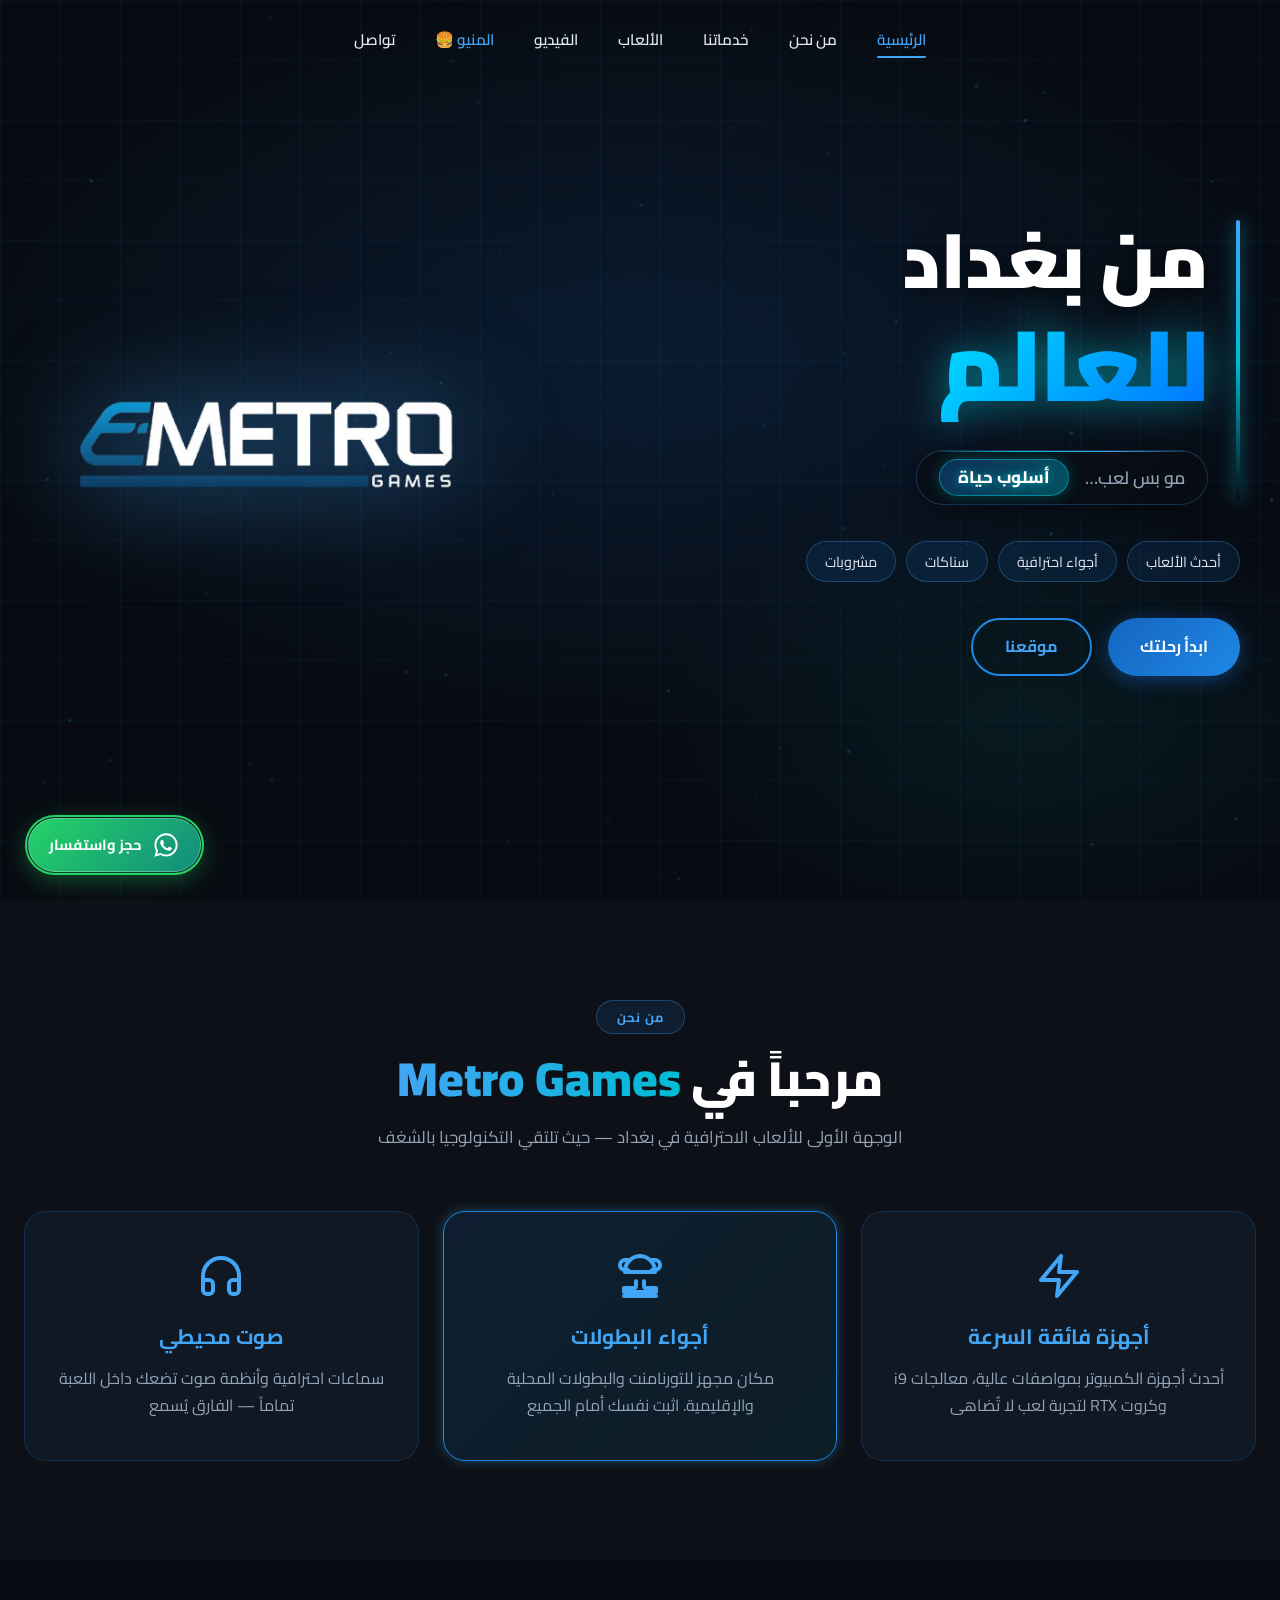
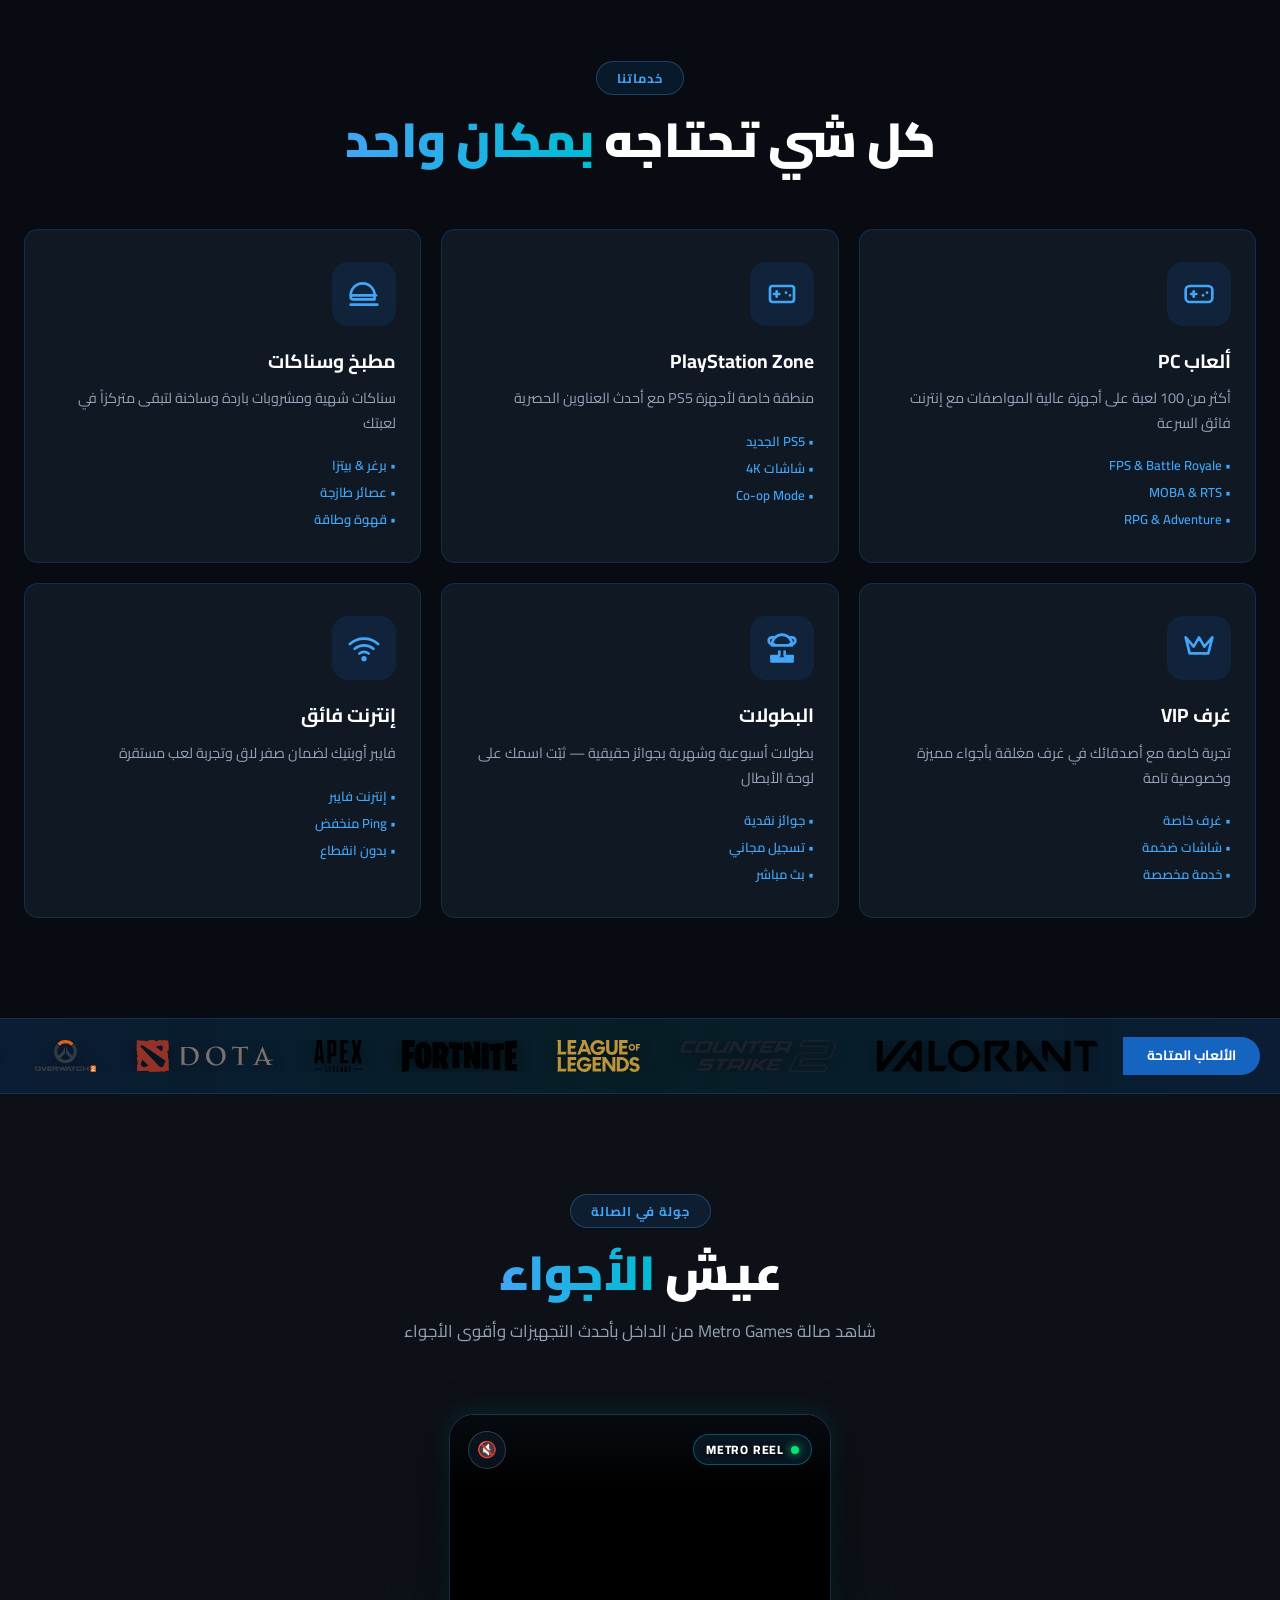
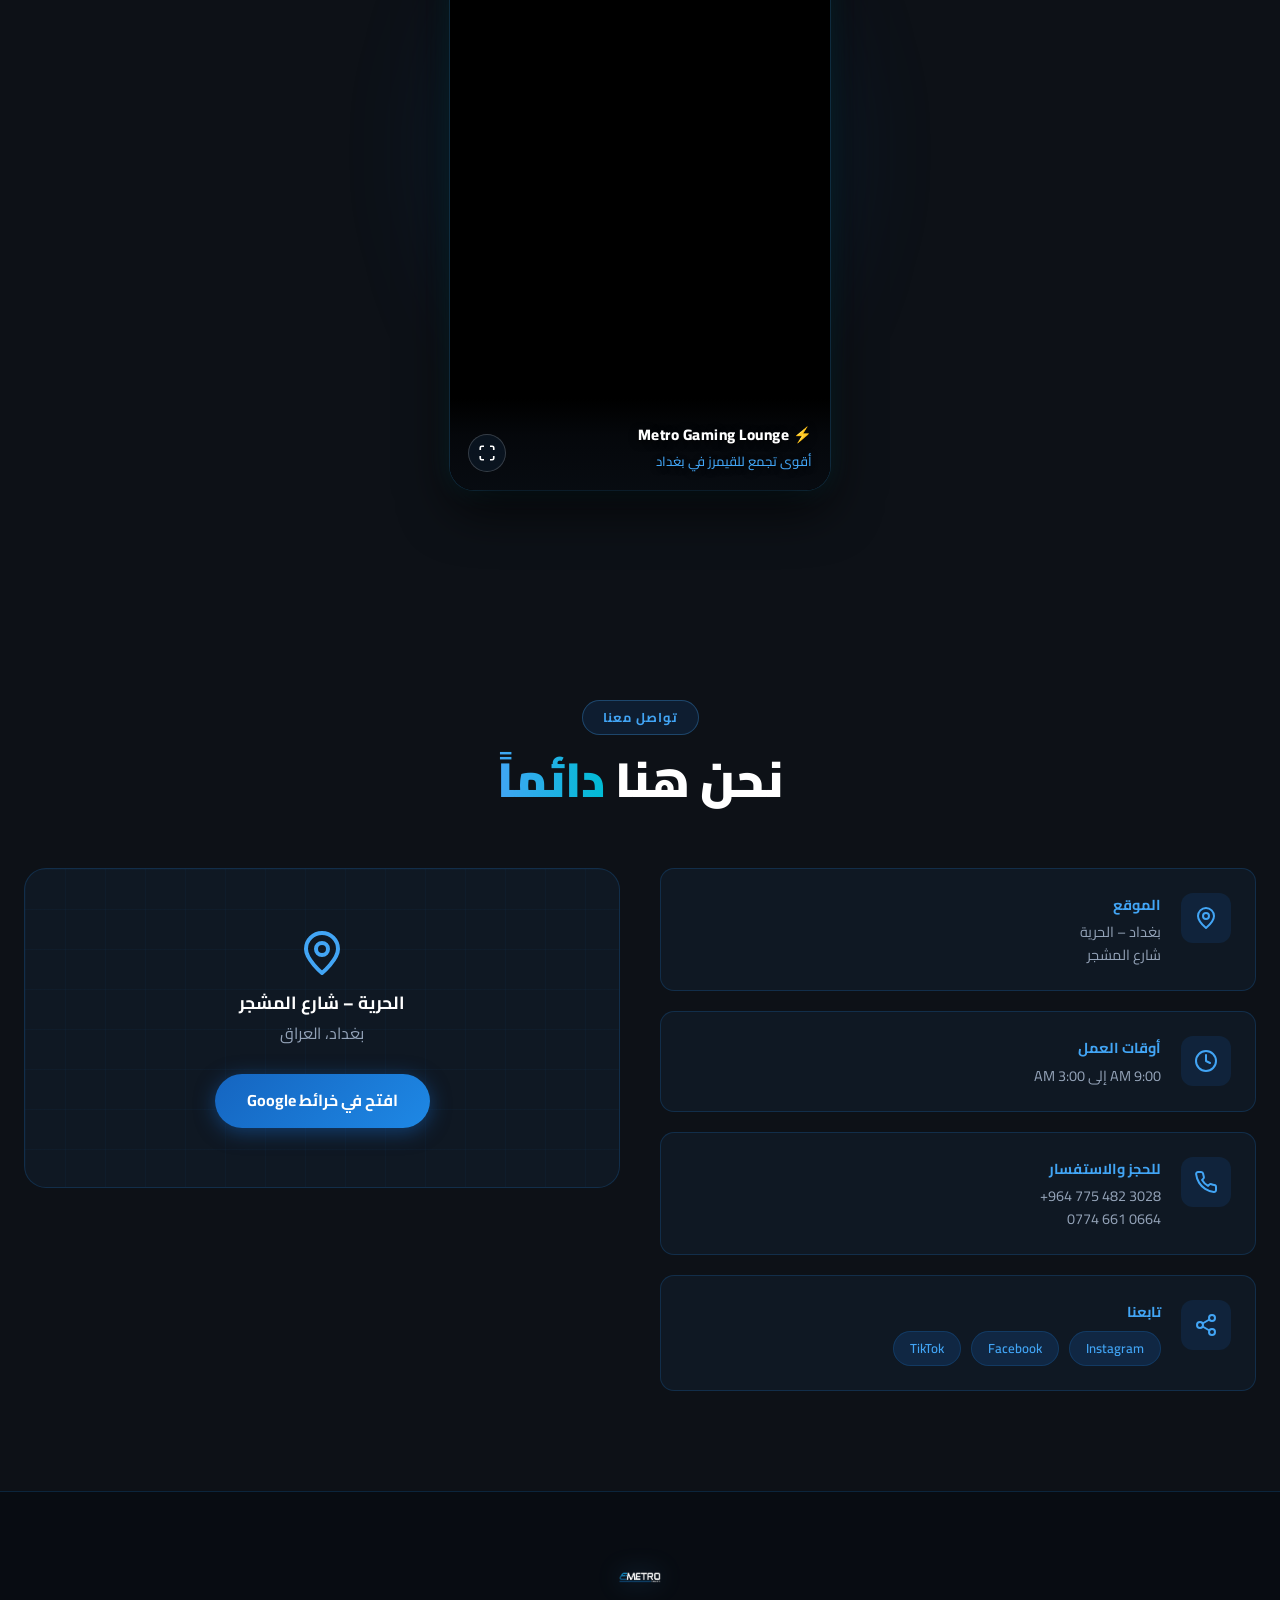
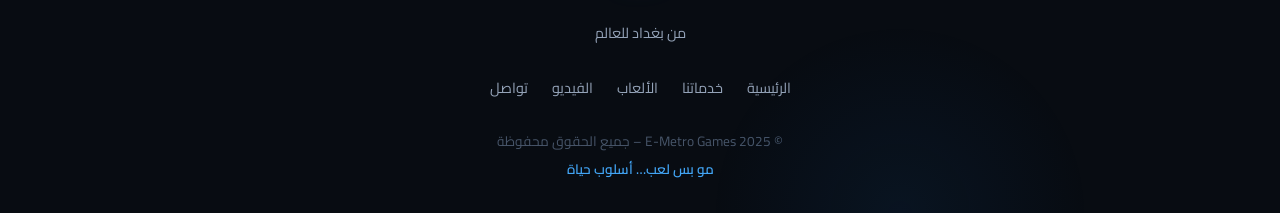
==== commit c027f573: "Add files via upload" ====
--- a/index.html
+++ b/index.html
@@ -1,382 +1,437 @@
-<!DOCTYPE html>
-<html lang="ar" dir="rtl">
-<head>
-  <meta charset="UTF-8" />
-  <meta name="viewport" content="width=device-width, initial-scale=1.0" />
-  <meta name="description" content="Metro Games – أفضل سايبر كافيه في بغداد. أحدث الألعاب، أجواء احترافية، سناكات ومشروبات. الحرية – شارع المشجر." />
-  <title>Metro Games | من بغداد للعالم 🌍</title>
-  <link rel="preconnect" href="https://fonts.googleapis.com" />
-  <link rel="preconnect" href="https://fonts.gstatic.com" crossorigin />
-  <link href="https://fonts.googleapis.com/css2?family=Outfit:wght@300;400;600;700;900&family=Cairo:wght@300;400;600;700;900&display=swap" rel="stylesheet" />
-  <link rel="stylesheet" href="style.css" />
-  <link rel="icon" href="logo.png" type="image/png" />
-</head>
-<body>
-
-  <!-- ======= PARTICLES BG ======= -->
-  <canvas id="particleCanvas"></canvas>
-
-  <!-- ======= DYNAMIC NEWS BANNER ======= -->
-  <div id="dynamic-news-banner" style="display: none; background: linear-gradient(90deg, #1565c0, #00bcd4); color: #fff; text-align: center; padding: 12px; font-weight: 700; z-index: 1000; position: relative; font-family: 'Cairo', sans-serif; box-shadow: 0 2px 10px rgba(0,0,0,0.5);">
-    <span id="dynamic-news-text"></span>
-  </div>
-
-  <!-- ======= NAVBAR ======= -->
-  <nav class="navbar" id="navbar">
-    <div class="nav-container">
-      <ul class="nav-links" id="navLinks">
-        <li><a href="#home" class="nav-link active">الرئيسية</a></li>
-        <li><a href="#about" class="nav-link">من نحن</a></li>
-        <li><a href="#services" class="nav-link">خدماتنا</a></li>
-        <li><a href="#games" class="nav-link">الألعاب</a></li>
-        <li><a href="#gallery" class="nav-link">الصور</a></li>
-        <li><a href="menu.html" class="nav-link" id="nav-menu-link" style="color:var(--blue-light);">المنيو</a></li>
-        <li><a href="#contact" class="nav-link">تواصل</a></li>
-      </ul>
-      <button class="burger" id="burger" aria-label="Toggle Menu">
-        <span></span><span></span><span></span>
-      </button>
-    </div>
-  </nav>
-
-  <!-- ======= HERO ======= -->
-  <section class="hero" id="home">
-    <div class="hero-bg-overlay"></div>
-    <div class="hero-grid-lines"></div>
-    <div class="hero-container">
-      <!-- Right Column: Content -->
-      <div class="hero-content-right">
-        <div class="hero-brand-card">
-          <h1 class="hero-main-title">
-            <span class="title-top">من بغداد</span>
-            <span class="title-bottom">للعالم</span>
-          </h1>
-          <div class="hero-cyber-tagline">
-            <span class="tagline-text">مو بس لعب…</span>
-            <span class="tagline-badge">أسلوب حياة</span>
-          </div>
-        </div>
-        <div class="hero-tags">
-          <span class="tag">أحدث الألعاب</span>
-          <span class="tag">أجواء احترافية</span>
-          <span class="tag">سناكات</span>
-          <span class="tag">مشروبات</span>
-        </div>
-        <div class="hero-btns">
-          <a href="#services" class="btn btn-primary" id="hero-cta">ابدأ رحلتك</a>
-          <a href="#contact" class="btn btn-outline">موقعنا</a>
-        </div>
-      </div>
-
-      <!-- Left Column: Logo -->
-      <div class="hero-logo-left">
-        <img src="logo.png" alt="E-Metro Games" class="hero-logo-large" />
-      </div>
-    </div>
-  </section>
-
-  <!-- ======= ABOUT ======= -->
-  <section class="section about" id="about">
-    <div class="section-container">
-      <div class="section-header">
-        <span class="section-label">من نحن</span>
-        <h2 class="section-title">مرحباً في <span class="highlight-blue">Metro Games</span></h2>
-        <p class="section-desc">الوجهة الأولى للألعاب الاحترافية في بغداد — حيث تلتقي التكنولوجيا بالشغف</p>
-      </div>
-      <div class="about-grid">
-        <div class="about-card">
-          <div class="about-icon">
-            <svg xmlns="http://www.w3.org/2000/svg" width="48" height="48" viewBox="0 0 24 24" fill="none" stroke="currentColor" stroke-width="2" stroke-linecap="round" stroke-linejoin="round"><polygon points="13 2 3 14 12 14 11 22 21 10 12 10 13 2"/></svg>
-          </div>
-          <h3>أجهزة فائقة السرعة</h3>
-          <p>أحدث أجهزة الكمبيوتر بمواصفات عالية، معالجات i9 وكروت RTX لتجربة لعب لا تُضاهى</p>
-        </div>
-        <div class="about-card featured">
-          <div class="about-icon">
-            <svg xmlns="http://www.w3.org/2000/svg" width="48" height="48" viewBox="0 0 24 24" fill="none" stroke="currentColor" stroke-width="2" stroke-linecap="round" stroke-linejoin="round"><path d="M6 9H4.5a2.5 2.5 0 0 1 0-5H6"/><path d="M18 9h1.5a2.5 2.5 0 0 0 0-5H18"/><path d="M4 22h16"/><path d="M10 14.66V17c0 .55-.45 1-1 1H4v2h16v-2h-5c-.55 0-1-.45-1-1v-2.34"/><path d="M12 2a7.7 7.7 0 0 1 7.54 8H4.46A7.7 7.7 0 0 1 12 2z"/></svg>
-          </div>
-          <h3>أجواء البطولات</h3>
-          <p>مكان مجهز للتورنامنت والبطولات المحلية والإقليمية. اثبت نفسك أمام الجميع</p>
-        </div>
-        <div class="about-card">
-          <div class="about-icon">
-            <svg xmlns="http://www.w3.org/2000/svg" width="48" height="48" viewBox="0 0 24 24" fill="none" stroke="currentColor" stroke-width="2" stroke-linecap="round" stroke-linejoin="round"><path d="M3 18v-6a9 9 0 0 1 18 0v6"/><path d="M21 19a2 2 0 0 1-2 2h-1a2 2 0 0 1-2-2v-3a2 2 0 0 1 2-2h3zM3 19a2 2 0 0 0 2 2h1a2 2 0 0 0 2-2v-3a2 2 0 0 0-2-2H3z"/></svg>
-          </div>
-          <h3>صوت محيطي</h3>
-          <p>سماعات احترافية وأنظمة صوت تضعك داخل اللعبة تماماً — الفارق يُسمع</p>
-        </div>
-      </div>
-    </div>
-  </section>
-
-  <!-- ======= SERVICES ======= -->
-  <section class="section services" id="services">
-    <div class="section-container">
-      <div class="section-header">
-        <span class="section-label">خدماتنا</span>
-        <h2 class="section-title">كل شي تحتاجه <span class="highlight-blue">بمكان واحد</span></h2>
-      </div>
-      <div class="services-grid">
-        <div class="service-card" id="srv-gaming">
-          <div class="service-icon-wrap">
-            <span class="service-icon">
-              <svg xmlns="http://www.w3.org/2000/svg" width="32" height="32" viewBox="0 0 24 24" fill="none" stroke="currentColor" stroke-width="2" stroke-linecap="round" stroke-linejoin="round"><line x1="6" y1="12" x2="10" y2="12"/><line x1="8" y1="10" x2="8" y2="14"/><line x1="15" y1="13" x2="15.01" y2="13"/><line x1="18" y1="11" x2="18.01" y2="11"/><rect x="2" y="6" width="20" height="12" rx="3" ry="3"/></svg>
-            </span>
-          </div>
-          <h3>ألعاب PC</h3>
-          <p>أكثر من 100 لعبة على أجهزة عالية المواصفات مع إنترنت فائق السرعة</p>
-          <div class="service-feature-list">
-            <span>• FPS & Battle Royale</span>
-            <span>• MOBA & RTS</span>
-            <span>• RPG & Adventure</span>
-          </div>
-        </div>
-        <div class="service-card" id="srv-ps">
-          <div class="service-icon-wrap">
-            <span class="service-icon">
-              <svg xmlns="http://www.w3.org/2000/svg" width="32" height="32" viewBox="0 0 24 24" fill="none" stroke="currentColor" stroke-width="2" stroke-linecap="round" stroke-linejoin="round"><path d="M21 16V8a2 2 0 0 0-2-2H5a2 2 0 0 0-2 2v8a2 2 0 0 0 2 2h14a2 2 0 0 0 2-2z"/><path d="M6 12h4M8 10v4M15 11h.01M18 13h.01"/></svg>
-            </span>
-          </div>
-          <h3>PlayStation Zone</h3>
-          <p>منطقة خاصة لأجهزة PS5 مع أحدث العناوين الحصرية</p>
-          <div class="service-feature-list">
-            <span>• PS5 الجديد</span>
-            <span>• شاشات 4K</span>
-            <span>• Co-op Mode</span>
-          </div>
-        </div>
-        <div class="service-card" id="srv-food">
-          <div class="service-icon-wrap">
-            <span class="service-icon">
-              <svg xmlns="http://www.w3.org/2000/svg" width="32" height="32" viewBox="0 0 24 24" fill="none" stroke="currentColor" stroke-width="2" stroke-linecap="round" stroke-linejoin="round"><path d="M2 20h20"/><path d="M20 16H4c-1.1 0-2-.9-2-2v-1c0-4.97 4.03-9 9-9s9 4.03 9 9v1c0 1.1-.9 2-2 2z"/><path d="M3 13h18"/></svg>
-            </span>
-          </div>
-          <h3>مطبخ وسناكات</h3>
-          <p>سناكات شهية ومشروبات باردة وساخنة لتبقى متركزاً في لعبتك</p>
-          <div class="service-feature-list">
-            <span>• برغر & بيتزا</span>
-            <span>• عصائر طازجة</span>
-            <span>• قهوة وطاقة</span>
-          </div>
-        </div>
-        <div class="service-card" id="srv-vip">
-          <div class="service-icon-wrap">
-            <span class="service-icon">
-              <svg xmlns="http://www.w3.org/2000/svg" width="32" height="32" viewBox="0 0 24 24" fill="none" stroke="currentColor" stroke-width="2" stroke-linecap="round" stroke-linejoin="round"><path d="M2 4l3 12h14l3-12-6 7-4-7-4 7-6-7z"/></svg>
-            </span>
-          </div>
-          <h3>غرف VIP</h3>
-          <p>تجربة خاصة مع أصدقائك في غرف مغلقة بأجواء مميزة وخصوصية تامة</p>
-          <div class="service-feature-list">
-            <span>• غرف خاصة</span>
-            <span>• شاشات ضخمة</span>
-            <span>• خدمة مخصصة</span>
-          </div>
-        </div>
-        <div class="service-card" id="srv-tournament">
-          <div class="service-icon-wrap">
-            <span class="service-icon">
-              <svg xmlns="http://www.w3.org/2000/svg" width="32" height="32" viewBox="0 0 24 24" fill="none" stroke="currentColor" stroke-width="2" stroke-linecap="round" stroke-linejoin="round"><path d="M6 9H4.5a2.5 2.5 0 0 1 0-5H6"/><path d="M18 9h1.5a2.5 2.5 0 0 0 0-5H18"/><path d="M4 22h16"/><path d="M10 14.66V17c0 .55-.45 1-1 1H4v2h16v-2h-5c-.55 0-1-.45-1-1v-2.34"/><path d="M12 2a7.7 7.7 0 0 1 7.54 8H4.46A7.7 7.7 0 0 1 12 2z"/></svg>
-            </span>
-          </div>
-          <h3>البطولات</h3>
-          <p>بطولات أسبوعية وشهرية بجوائز حقيقية — ثبّت اسمك على لوحة الأبطال</p>
-          <div class="service-feature-list">
-            <span>• جوائز نقدية</span>
-            <span>• تسجيل مجاني</span>
-            <span>• بث مباشر</span>
-          </div>
-        </div>
-        <div class="service-card" id="srv-wifi">
-          <div class="service-icon-wrap">
-            <span class="service-icon">
-              <svg xmlns="http://www.w3.org/2000/svg" width="32" height="32" viewBox="0 0 24 24" fill="none" stroke="currentColor" stroke-width="2" stroke-linecap="round" stroke-linejoin="round"><path d="M5 12.55a11 11 0 0 1 14.08 0"/><path d="M1.42 9a16 16 0 0 1 21.16 0"/><path d="M8.53 16.11a6 6 0 0 1 6.95 0"/><circle cx="12" cy="20" r="1"/></svg>
-            </span>
-          </div>
-          <h3>إنترنت فائق</h3>
-          <p>فايبر أوبتيك لضمان صفر لاق وتجربة لعب مستقرة</p>
-          <div class="service-feature-list">
-            <span>• إنترنت فايبر</span>
-            <span>• Ping منخفض</span>
-            <span>• بدون انقطاع</span>
-          </div>
-        </div>
-      </div>
-    </div>
-  </section>
-
-  <!-- ======= GAMES TICKER ======= -->
-  <section class="games-ticker" id="games">
-    <div class="ticker-label">الألعاب المتاحة</div>
-    <div class="ticker-track">
-      <div class="ticker-inner">
-        <img src="games/valorant.svg" alt="Valorant" />
-        <img src="games/cs2.svg" alt="CS2" />
-        <img src="games/lol.svg" alt="League of Legends" />
-        <img src="games/fortnite.svg" alt="Fortnite" />
-        <img src="games/apex.svg" alt="Apex Legends" />
-        <img src="games/dota2.svg" alt="Dota 2" />
-        <img src="games/overwatch2.svg" alt="Overwatch 2" />
-        <img src="games/gtav.svg" alt="GTA V" />
-        <img src="games/fc.svg" alt="EA Sports FC" />
-        <img src="games/playstation.svg" alt="PlayStation" />
-        
-        <!-- Duplicate for seamless loop -->
-        <img src="games/valorant.svg" alt="Valorant" />
-        <img src="games/cs2.svg" alt="CS2" />
-        <img src="games/lol.svg" alt="League of Legends" />
-        <img src="games/fortnite.svg" alt="Fortnite" />
-        <img src="games/apex.svg" alt="Apex Legends" />
-        <img src="games/dota2.svg" alt="Dota 2" />
-        <img src="games/overwatch2.svg" alt="Overwatch 2" />
-        <img src="games/gtav.svg" alt="GTA V" />
-        <img src="games/fc.svg" alt="EA Sports FC" />
-        <img src="games/playstation.svg" alt="PlayStation" />
-      </div>
-    </div>
-  </section>
-
-  <!-- ======= GALLERY ======= -->
-  <section class="section gallery" id="gallery">
-    <div class="section-container">
-      <div class="section-header">
-        <span class="section-label">معرضنا</span>
-        <h2 class="section-title">شوف <span class="highlight-blue">الأجواء</span></h2>
-        <p class="section-desc">تجربة لا تنسى في كل زيارة</p>
-      </div>
-      <div class="gallery-grid">
-        <div class="gallery-item large" id="gal-1">
-          <div class="gallery-overlay">
-            <span>منطقة الـ PC</span>
-          </div>
-        </div>
-        <div class="gallery-item" id="gal-2">
-          <div class="gallery-overlay">
-            <span>PlayStation Zone</span>
-          </div>
-        </div>
-        <div class="gallery-item" id="gal-3">
-          <div class="gallery-overlay">
-            <span>غرفة VIP</span>
-          </div>
-        </div>
-        <div class="gallery-item" id="gal-4">
-          <div class="gallery-overlay">
-            <span>المطبخ</span>
-          </div>
-        </div>
-        <div class="gallery-item wide" id="gal-5">
-          <div class="gallery-overlay">
-            <span>منطقة البطولات</span>
-          </div>
-        </div>
-      </div>
-    </div>
-  </section>
-
-  <!-- ======= CONTACT ======= -->
-  <section class="section contact" id="contact">
-    <div class="section-container">
-      <div class="section-header">
-        <span class="section-label">تواصل معنا</span>
-        <h2 class="section-title">نحن هنا <span class="highlight-blue">دائماً</span></h2>
-      </div>
-      <div class="contact-grid">
-        <div class="contact-info">
-          <div class="contact-item" id="contact-location">
-            <div class="contact-icon">
-              <svg xmlns="http://www.w3.org/2000/svg" width="24" height="24" viewBox="0 0 24 24" fill="none" stroke="currentColor" stroke-width="2" stroke-linecap="round" stroke-linejoin="round"><path d="M12 2a8 8 0 0 0-8 8c0 5.25 8 12 8 12s8-6.75 8-12a8 8 0 0 0-8-8z"/><circle cx="12" cy="10" r="3"/></svg>
-            </div>
-            <div>
-              <h4>الموقع</h4>
-              <p>بغداد – الحرية<br />شارع المشجر</p>
-            </div>
-          </div>
-          <div class="contact-item" id="contact-hours">
-            <div class="contact-icon">
-              <svg xmlns="http://www.w3.org/2000/svg" width="24" height="24" viewBox="0 0 24 24" fill="none" stroke="currentColor" stroke-width="2" stroke-linecap="round" stroke-linejoin="round"><circle cx="12" cy="12" r="10"/><polyline points="12 6 12 12 16 14"/></svg>
-            </div>
-            <div>
-              <h4>أوقات العمل</h4>
-              <p>9:00 AM إلى 3:00 AM</p>
-            </div>
-          </div>
-          <div class="contact-item" id="contact-phone">
-            <div class="contact-icon">
-              <svg xmlns="http://www.w3.org/2000/svg" width="24" height="24" viewBox="0 0 24 24" fill="none" stroke="currentColor" stroke-width="2" stroke-linecap="round" stroke-linejoin="round"><path d="M22 16.92v3a2 2 0 0 1-2.18 2 19.79 19.79 0 0 1-8.63-3.07 19.5 19.5 0 0 1-6-6 19.79 19.79 0 0 1-3.07-8.67A2 2 0 0 1 4.11 2h3a2 2 0 0 1 2 1.72 12.84 12.84 0 0 0 .7 2.81 2 2 0 0 1-.45 2.11L8.09 9.91a16 16 0 0 0 6 6l1.27-1.27a2 2 0 0 1 2.11-.45 12.84 12.84 0 0 0 2.81.7A2 2 0 0 1 22 16.92z"/></svg>
-            </div>
-            <div>
-              <h4>للحجز والاستفسار</h4>
-              <p>
-                <a href="tel:+9647754823028" style="color:inherit; text-decoration:none; direction: ltr; display: inline-block;">+964 775 482 3028</a>
-                <br />
-                <a href="tel:07746610664" style="color:inherit; text-decoration:none; direction: ltr; display: inline-block;">0774 661 0664</a>
-              </p>
-            </div>
-          </div>
-          <div class="contact-item" id="contact-social">
-            <div class="contact-icon">
-              <svg xmlns="http://www.w3.org/2000/svg" width="24" height="24" viewBox="0 0 24 24" fill="none" stroke="currentColor" stroke-width="2" stroke-linecap="round" stroke-linejoin="round"><circle cx="18" cy="5" r="3"/><circle cx="6" cy="12" r="3"/><circle cx="18" cy="19" r="3"/><line x1="8.59" y1="13.51" x2="15.42" y2="17.49"/><line x1="15.41" y1="6.51" x2="8.59" y2="10.49"/></svg>
-            </div>
-            <div>
-              <h4>تابعنا</h4>
-              <div class="social-links">
-                <a href="https://www.instagram.com/metro_games1/" target="_blank" class="social-link" id="social-instagram">Instagram</a>
-                <a href="https://www.facebook.com/profile.php?id=61567990913098&ref=PROFILE_EDIT_xav_ig_profile_page_web#" target="_blank" class="social-link" id="social-facebook">Facebook</a>
-                <a href="https://www.tiktok.com/@metro.games76" target="_blank" class="social-link" id="social-tiktok">TikTok</a>
-              </div>
-            </div>
-          </div>
-        </div>
-        <div class="contact-map" id="map-placeholder">
-          <div class="map-inner">
-            <div class="map-pin">
-              <svg xmlns="http://www.w3.org/2000/svg" width="48" height="48" viewBox="0 0 24 24" fill="none" stroke="currentColor" stroke-width="2" stroke-linecap="round" stroke-linejoin="round"><path d="M12 2a8 8 0 0 0-8 8c0 5.25 8 12 8 12s8-6.75 8-12a8 8 0 0 0-8-8z"/><circle cx="12" cy="10" r="3"/></svg>
-            </div>
-            <p>الحرية – شارع المشجر</p>
-            <p>بغداد، العراق</p>
-            <a href="https://maps.app.goo.gl/KqS7Nry6FbzH56JeA" target="_blank" class="btn btn-primary map-btn" id="map-btn">افتح في خرائط Google</a>
-          </div>
-        </div>
-      </div>
-    </div>
-  </section>
-
-  <!-- ======= FOOTER ======= -->
-  <footer class="footer">
-    <div class="footer-container">
-      <div class="footer-logo">
-        <img src="logo.png" alt="E-Metro Games" />
-        <p>من بغداد للعالم</p>
-      </div>
-      <div class="footer-links">
-        <a href="#home">الرئيسية</a>
-        <a href="#services">خدماتنا</a>
-        <a href="#games">الألعاب</a>
-        <a href="#contact">تواصل</a>
-      </div>
-      <div class="footer-copy">
-        <p>© 2025 E-Metro Games – جميع الحقوق محفوظة</p>
-        <p class="footer-tagline">مو بس لعب… أسلوب حياة</p>
-      </div>
-    </div>
-  </footer>
-
-  <a href="#home" class="back-to-top" id="backToTop" aria-label="Back to top">↑</a>
-
-  <script src="script.js"></script>
-  
-  <!-- DYNAMIC DATA FETCH SCRIPT -->
-  <script>
-    fetch('data.json?v=' + new Date().getTime())
-      .then(response => response.json())
-      .then(data => {
-        if (data && data.main_text && data.main_text.trim() !== '') {
-          document.getElementById('dynamic-news-text').textContent = data.main_text;
-          document.getElementById('dynamic-news-banner').style.display = 'block';
-        }
-      })
-      .catch(err => console.log('No dynamic data found', err));
-  </script>
-</body>
-</html>
+<!DOCTYPE html>
+<html lang="ar" dir="rtl">
+<head>
+  <meta charset="UTF-8" />
+  <meta name="viewport" content="width=device-width, initial-scale=1.0" />
+  <meta name="description" content="Metro Games – أفضل سايبر كافيه في بغداد. أحدث الألعاب، أجواء احترافية، سناكات ومشروبات. الحرية – شارع المشجر." />
+  <title>Metro Games | من بغداد للعالم 🌍</title>
+  <meta name="theme-color" content="#080c12" />
+  <link rel="preconnect" href="https://fonts.googleapis.com" />
+  <link rel="preconnect" href="https://fonts.gstatic.com" crossorigin />
+  <link href="https://fonts.googleapis.com/css2?family=Outfit:wght@300;400;600;700;900&family=Cairo:wght@300;400;600;700;900&display=swap" rel="stylesheet" />
+  <link rel="stylesheet" href="style.css" />
+  <link rel="icon" href="logo.png" type="image/png" />
+</head>
+<body>
+
+  <!-- ======= PARTICLES BG ======= -->
+  <canvas id="particleCanvas"></canvas>
+
+  <!-- ======= NAVBAR ======= -->
+  <nav class="navbar" id="navbar">
+    <div class="nav-container">
+      <ul class="nav-links" id="navLinks">
+        <li class="drawer-header-brand">
+          <img src="logo.png" alt="Metro Games" class="drawer-logo" />
+          <span class="drawer-title">Metro Games</span>
+        </li>
+        <li><a href="#home" class="nav-link active">الرئيسية</a></li>
+        <li><a href="#about" class="nav-link">من نحن</a></li>
+        <li><a href="#services" class="nav-link">خدماتنا</a></li>
+        <li><a href="#games" class="nav-link">الألعاب</a></li>
+        <li><a href="#showcase" class="nav-link">الفيديو</a></li>
+        <li><a href="menu.html" class="nav-link" id="nav-menu-link" style="color:var(--blue-light);">المنيو 🍔</a></li>
+        <li><a href="#contact" class="nav-link">تواصل</a></li>
+      </ul>
+      <button class="burger" id="burger" aria-label="Toggle Menu">
+        <span></span><span></span><span></span>
+      </button>
+    </div>
+  </nav>
+
+  <!-- ======= NAV BACKDROP OVERLAY ======= -->
+  <div class="nav-overlay" id="navOverlay"></div>
+
+  <!-- ======= HERO ======= -->
+  <section class="hero" id="home">
+    <div class="hero-bg-overlay"></div>
+    <div class="hero-grid-lines"></div>
+    <div class="hero-container">
+      <!-- Right Column: Content -->
+      <div class="hero-content-right">
+        <div class="hero-brand-card">
+          <h1 class="hero-main-title">
+            <span class="title-top">من بغداد</span>
+            <span class="title-bottom">للعالم</span>
+          </h1>
+          <div class="hero-cyber-tagline">
+            <span class="tagline-text">مو بس لعب…</span>
+            <span class="tagline-badge">أسلوب حياة</span>
+          </div>
+        </div>
+        <div class="hero-tags">
+          <span class="tag">أحدث الألعاب</span>
+          <span class="tag">أجواء احترافية</span>
+          <span class="tag">سناكات</span>
+          <span class="tag">مشروبات</span>
+        </div>
+        <div class="hero-btns">
+          <a href="#services" class="btn btn-primary" id="hero-cta">ابدأ رحلتك</a>
+          <a href="#contact" class="btn btn-outline">موقعنا</a>
+        </div>
+      </div>
+
+      <!-- Left Column: Logo -->
+      <div class="hero-logo-left">
+        <img src="logo.png" alt="E-Metro Games" class="hero-logo-large" />
+      </div>
+    </div>
+  </section>
+
+  <!-- ======= ABOUT ======= -->
+  <section class="section about" id="about">
+    <div class="section-container">
+      <div class="section-header">
+        <span class="section-label">من نحن</span>
+        <h2 class="section-title">مرحباً في <span class="highlight-blue">Metro Games</span></h2>
+        <p class="section-desc">الوجهة الأولى للألعاب الاحترافية في بغداد — حيث تلتقي التكنولوجيا بالشغف</p>
+      </div>
+      <div class="about-grid">
+        <div class="about-card">
+          <div class="about-icon">
+            <svg xmlns="http://www.w3.org/2000/svg" width="48" height="48" viewBox="0 0 24 24" fill="none" stroke="currentColor" stroke-width="2" stroke-linecap="round" stroke-linejoin="round"><polygon points="13 2 3 14 12 14 11 22 21 10 12 10 13 2"/></svg>
+          </div>
+          <h3>أجهزة فائقة السرعة</h3>
+          <p>أحدث أجهزة الكمبيوتر بمواصفات عالية، معالجات i9 وكروت RTX لتجربة لعب لا تُضاهى</p>
+        </div>
+        <div class="about-card featured">
+          <div class="about-icon">
+            <svg xmlns="http://www.w3.org/2000/svg" width="48" height="48" viewBox="0 0 24 24" fill="none" stroke="currentColor" stroke-width="2" stroke-linecap="round" stroke-linejoin="round"><path d="M6 9H4.5a2.5 2.5 0 0 1 0-5H6"/><path d="M18 9h1.5a2.5 2.5 0 0 0 0-5H18"/><path d="M4 22h16"/><path d="M10 14.66V17c0 .55-.45 1-1 1H4v2h16v-2h-5c-.55 0-1-.45-1-1v-2.34"/><path d="M12 2a7.7 7.7 0 0 1 7.54 8H4.46A7.7 7.7 0 0 1 12 2z"/></svg>
+          </div>
+          <h3>أجواء البطولات</h3>
+          <p>مكان مجهز للتورنامنت والبطولات المحلية والإقليمية. اثبت نفسك أمام الجميع</p>
+        </div>
+        <div class="about-card">
+          <div class="about-icon">
+            <svg xmlns="http://www.w3.org/2000/svg" width="48" height="48" viewBox="0 0 24 24" fill="none" stroke="currentColor" stroke-width="2" stroke-linecap="round" stroke-linejoin="round"><path d="M3 18v-6a9 9 0 0 1 18 0v6"/><path d="M21 19a2 2 0 0 1-2 2h-1a2 2 0 0 1-2-2v-3a2 2 0 0 1 2-2h3zM3 19a2 2 0 0 0 2 2h1a2 2 0 0 0 2-2v-3a2 2 0 0 0-2-2H3z"/></svg>
+          </div>
+          <h3>صوت محيطي</h3>
+          <p>سماعات احترافية وأنظمة صوت تضعك داخل اللعبة تماماً — الفارق يُسمع</p>
+        </div>
+      </div>
+    </div>
+  </section>
+
+  <!-- ======= SERVICES ======= -->
+  <section class="section services" id="services">
+    <div class="section-container">
+      <div class="section-header">
+        <span class="section-label">خدماتنا</span>
+        <h2 class="section-title">كل شي تحتاجه <span class="highlight-blue">بمكان واحد</span></h2>
+      </div>
+      <div class="services-grid">
+        <div class="service-card" id="srv-gaming">
+          <div class="service-icon-wrap">
+            <span class="service-icon">
+              <svg xmlns="http://www.w3.org/2000/svg" width="32" height="32" viewBox="0 0 24 24" fill="none" stroke="currentColor" stroke-width="2" stroke-linecap="round" stroke-linejoin="round"><line x1="6" y1="12" x2="10" y2="12"/><line x1="8" y1="10" x2="8" y2="14"/><line x1="15" y1="13" x2="15.01" y2="13"/><line x1="18" y1="11" x2="18.01" y2="11"/><rect x="2" y="6" width="20" height="12" rx="3" ry="3"/></svg>
+            </span>
+          </div>
+          <h3>ألعاب PC</h3>
+          <p>أكثر من 100 لعبة على أجهزة عالية المواصفات مع إنترنت فائق السرعة</p>
+          <div class="service-feature-list">
+            <span>• FPS & Battle Royale</span>
+            <span>• MOBA & RTS</span>
+            <span>• RPG & Adventure</span>
+          </div>
+        </div>
+        <div class="service-card" id="srv-ps">
+          <div class="service-icon-wrap">
+            <span class="service-icon">
+              <svg xmlns="http://www.w3.org/2000/svg" width="32" height="32" viewBox="0 0 24 24" fill="none" stroke="currentColor" stroke-width="2" stroke-linecap="round" stroke-linejoin="round"><path d="M21 16V8a2 2 0 0 0-2-2H5a2 2 0 0 0-2 2v8a2 2 0 0 0 2 2h14a2 2 0 0 0 2-2z"/><path d="M6 12h4M8 10v4M15 11h.01M18 13h.01"/></svg>
+            </span>
+          </div>
+          <h3>PlayStation Zone</h3>
+          <p>منطقة خاصة لأجهزة PS5 مع أحدث العناوين الحصرية</p>
+          <div class="service-feature-list">
+            <span>• PS5 الجديد</span>
+            <span>• شاشات 4K</span>
+            <span>• Co-op Mode</span>
+          </div>
+        </div>
+        <div class="service-card" id="srv-food">
+          <div class="service-icon-wrap">
+            <span class="service-icon">
+              <svg xmlns="http://www.w3.org/2000/svg" width="32" height="32" viewBox="0 0 24 24" fill="none" stroke="currentColor" stroke-width="2" stroke-linecap="round" stroke-linejoin="round"><path d="M2 20h20"/><path d="M20 16H4c-1.1 0-2-.9-2-2v-1c0-4.97 4.03-9 9-9s9 4.03 9 9v1c0 1.1-.9 2-2 2z"/><path d="M3 13h18"/></svg>
+            </span>
+          </div>
+          <h3>مطبخ وسناكات</h3>
+          <p>سناكات شهية ومشروبات باردة وساخنة لتبقى متركزاً في لعبتك</p>
+          <div class="service-feature-list">
+            <span>• برغر & بيتزا</span>
+            <span>• عصائر طازجة</span>
+            <span>• قهوة وطاقة</span>
+          </div>
+        </div>
+        <div class="service-card" id="srv-vip">
+          <div class="service-icon-wrap">
+            <span class="service-icon">
+              <svg xmlns="http://www.w3.org/2000/svg" width="32" height="32" viewBox="0 0 24 24" fill="none" stroke="currentColor" stroke-width="2" stroke-linecap="round" stroke-linejoin="round"><path d="M2 4l3 12h14l3-12-6 7-4-7-4 7-6-7z"/></svg>
+            </span>
+          </div>
+          <h3>غرف VIP</h3>
+          <p>تجربة خاصة مع أصدقائك في غرف مغلقة بأجواء مميزة وخصوصية تامة</p>
+          <div class="service-feature-list">
+            <span>• غرف خاصة</span>
+            <span>• شاشات ضخمة</span>
+            <span>• خدمة مخصصة</span>
+          </div>
+        </div>
+        <div class="service-card" id="srv-tournament">
+          <div class="service-icon-wrap">
+            <span class="service-icon">
+              <svg xmlns="http://www.w3.org/2000/svg" width="32" height="32" viewBox="0 0 24 24" fill="none" stroke="currentColor" stroke-width="2" stroke-linecap="round" stroke-linejoin="round"><path d="M6 9H4.5a2.5 2.5 0 0 1 0-5H6"/><path d="M18 9h1.5a2.5 2.5 0 0 0 0-5H18"/><path d="M4 22h16"/><path d="M10 14.66V17c0 .55-.45 1-1 1H4v2h16v-2h-5c-.55 0-1-.45-1-1v-2.34"/><path d="M12 2a7.7 7.7 0 0 1 7.54 8H4.46A7.7 7.7 0 0 1 12 2z"/></svg>
+            </span>
+          </div>
+          <h3>البطولات</h3>
+          <p>بطولات أسبوعية وشهرية بجوائز حقيقية — ثبّت اسمك على لوحة الأبطال</p>
+          <div class="service-feature-list">
+            <span>• جوائز نقدية</span>
+            <span>• تسجيل مجاني</span>
+            <span>• بث مباشر</span>
+          </div>
+        </div>
+        <div class="service-card" id="srv-wifi">
+          <div class="service-icon-wrap">
+            <span class="service-icon">
+              <svg xmlns="http://www.w3.org/2000/svg" width="32" height="32" viewBox="0 0 24 24" fill="none" stroke="currentColor" stroke-width="2" stroke-linecap="round" stroke-linejoin="round"><path d="M5 12.55a11 11 0 0 1 14.08 0"/><path d="M1.42 9a16 16 0 0 1 21.16 0"/><path d="M8.53 16.11a6 6 0 0 1 6.95 0"/><circle cx="12" cy="20" r="1"/></svg>
+            </span>
+          </div>
+          <h3>إنترنت فائق</h3>
+          <p>فايبر أوبتيك لضمان صفر لاق وتجربة لعب مستقرة</p>
+          <div class="service-feature-list">
+            <span>• إنترنت فايبر</span>
+            <span>• Ping منخفض</span>
+            <span>• بدون انقطاع</span>
+          </div>
+        </div>
+      </div>
+    </div>
+  </section>
+
+  <!-- ======= GAMES TICKER ======= -->
+  <section class="games-ticker" id="games">
+    <div class="ticker-label">الألعاب المتاحة</div>
+    <div class="ticker-track">
+      <div class="ticker-inner">
+        <img src="games/valorant.svg" alt="Valorant" />
+        <img src="games/cs2.svg" alt="CS2" />
+        <img src="games/lol.svg" alt="League of Legends" />
+        <img src="games/fortnite.svg" alt="Fortnite" />
+        <img src="games/apex.svg" alt="Apex Legends" />
+        <img src="games/dota2.svg" alt="Dota 2" />
+        <img src="games/overwatch2.svg" alt="Overwatch 2" />
+        <img src="games/gtav.svg" alt="GTA V" />
+        <img src="games/fc.svg" alt="EA Sports FC" />
+        <img src="games/playstation.svg" alt="PlayStation" />
+        
+        <!-- Duplicate for seamless loop -->
+        <img src="games/valorant.svg" alt="Valorant" />
+        <img src="games/cs2.svg" alt="CS2" />
+        <img src="games/lol.svg" alt="League of Legends" />
+        <img src="games/fortnite.svg" alt="Fortnite" />
+        <img src="games/apex.svg" alt="Apex Legends" />
+        <img src="games/dota2.svg" alt="Dota 2" />
+        <img src="games/overwatch2.svg" alt="Overwatch 2" />
+        <img src="games/gtav.svg" alt="GTA V" />
+        <img src="games/fc.svg" alt="EA Sports FC" />
+        <img src="games/playstation.svg" alt="PlayStation" />
+      </div>
+    </div>
+  </section>
+
+  <!-- ======= VIDEO SHOWCASE ======= -->
+  <section class="section showcase" id="showcase">
+    <div class="section-container">
+      <div class="section-header">
+        <span class="section-label">جولة في الصالة</span>
+        <h2 class="section-title">عيش <span class="highlight-blue">الأجواء</span></h2>
+        <p class="section-desc">شاهد صالة Metro Games من الداخل بأحدث التجهيزات وأقوى الأجواء</p>
+      </div>
+
+      <div class="video-showcase-wrapper">
+        <!-- Ambient Backlight -->
+        <div class="video-ambient-glow" aria-hidden="true"></div>
+
+        <div class="video-card-frame" id="videoCardFrame">
+          <video
+            id="metroShowcaseVideo"
+            class="showcase-video"
+            src="showw.mp4"
+            playsinline
+            autoplay
+            muted
+            loop
+            preload="metadata"
+            aria-label="فيديو صالة Metro Games"
+          ></video>
+
+          <!-- Top Overlay Bar -->
+          <div class="video-top-bar">
+            <span class="video-live-badge">
+              <span class="badge-dot"></span>
+              METRO REEL
+            </span>
+            <button id="videoSoundBtn" class="video-glass-btn sound-btn" aria-label="كتم أو تشغيل الصوت" title="تشغيل / كتم الصوت">
+              <span class="sound-icon-muted">🔇</span>
+              <span class="sound-icon-unmuted" style="display:none;">🔊</span>
+            </button>
+          </div>
+
+          <!-- Center Play/Pause Indicator Animation -->
+          <div class="video-center-indicator" id="videoPlayIndicator" aria-hidden="true">
+            <div class="play-state-circle">
+              <svg class="play-icon" viewBox="0 0 24 24" fill="currentColor">
+                <path d="M8 5v14l11-7z"/>
+              </svg>
+              <svg class="pause-icon" viewBox="0 0 24 24" fill="currentColor" style="display:none;">
+                <path d="M6 19h4V5H6v14zm8-14v14h4V5h-4z"/>
+              </svg>
+            </div>
+          </div>
+
+          <!-- Bottom Caption Overlay -->
+          <div class="video-bottom-bar">
+            <div class="video-info">
+              <span class="video-brand">⚡ Metro Gaming Lounge</span>
+              <p class="video-tagline">أقوى تجمع للقيمرز في بغداد</p>
+            </div>
+            <button id="videoFullscreenBtn" class="video-glass-btn" aria-label="ملء الشاشة" title="ملء الشاشة">
+              <svg width="18" height="18" viewBox="0 0 24 24" fill="none" stroke="currentColor" stroke-width="2.2">
+                <path d="M8 3H5a2 2 0 0 0-2 2v3m18 0V5a2 2 0 0 0-2-2h-3m0 18h3a2 2 0 0 0 2-2v-3M3 16v3a2 2 0 0 0 2 2h3"/>
+              </svg>
+            </button>
+          </div>
+        </div>
+      </div>
+    </div>
+  </section>
+
+  <!-- ======= CONTACT ======= -->
+  <section class="section contact" id="contact">
+    <div class="section-container">
+      <div class="section-header">
+        <span class="section-label">تواصل معنا</span>
+        <h2 class="section-title">نحن هنا <span class="highlight-blue">دائماً</span></h2>
+      </div>
+      <div class="contact-grid">
+        <div class="contact-info">
+          <div class="contact-item" id="contact-location">
+            <div class="contact-icon">
+              <svg xmlns="http://www.w3.org/2000/svg" width="24" height="24" viewBox="0 0 24 24" fill="none" stroke="currentColor" stroke-width="2" stroke-linecap="round" stroke-linejoin="round"><path d="M12 2a8 8 0 0 0-8 8c0 5.25 8 12 8 12s8-6.75 8-12a8 8 0 0 0-8-8z"/><circle cx="12" cy="10" r="3"/></svg>
+            </div>
+            <div>
+              <h4>الموقع</h4>
+              <p>بغداد – الحرية<br />شارع المشجر</p>
+            </div>
+          </div>
+          <div class="contact-item" id="contact-hours">
+            <div class="contact-icon">
+              <svg xmlns="http://www.w3.org/2000/svg" width="24" height="24" viewBox="0 0 24 24" fill="none" stroke="currentColor" stroke-width="2" stroke-linecap="round" stroke-linejoin="round"><circle cx="12" cy="12" r="10"/><polyline points="12 6 12 12 16 14"/></svg>
+            </div>
+            <div>
+              <h4>أوقات العمل</h4>
+              <p>9:00 AM إلى 3:00 AM</p>
+            </div>
+          </div>
+          <div class="contact-item" id="contact-phone">
+            <div class="contact-icon">
+              <svg xmlns="http://www.w3.org/2000/svg" width="24" height="24" viewBox="0 0 24 24" fill="none" stroke="currentColor" stroke-width="2" stroke-linecap="round" stroke-linejoin="round"><path d="M22 16.92v3a2 2 0 0 1-2.18 2 19.79 19.79 0 0 1-8.63-3.07 19.5 19.5 0 0 1-6-6 19.79 19.79 0 0 1-3.07-8.67A2 2 0 0 1 4.11 2h3a2 2 0 0 1 2 1.72 12.84 12.84 0 0 0 .7 2.81 2 2 0 0 1-.45 2.11L8.09 9.91a16 16 0 0 0 6 6l1.27-1.27a2 2 0 0 1 2.11-.45 12.84 12.84 0 0 0 2.81.7A2 2 0 0 1 22 16.92z"/></svg>
+            </div>
+            <div>
+              <h4>للحجز والاستفسار</h4>
+              <p>
+                <a href="tel:+9647754823028" style="color:inherit; text-decoration:none; direction: ltr; display: inline-block;">+964 775 482 3028</a>
+                <br />
+                <a href="tel:07746610664" style="color:inherit; text-decoration:none; direction: ltr; display: inline-block;">0774 661 0664</a>
+              </p>
+            </div>
+          </div>
+          <div class="contact-item" id="contact-social">
+            <div class="contact-icon">
+              <svg xmlns="http://www.w3.org/2000/svg" width="24" height="24" viewBox="0 0 24 24" fill="none" stroke="currentColor" stroke-width="2" stroke-linecap="round" stroke-linejoin="round"><circle cx="18" cy="5" r="3"/><circle cx="6" cy="12" r="3"/><circle cx="18" cy="19" r="3"/><line x1="8.59" y1="13.51" x2="15.42" y2="17.49"/><line x1="15.41" y1="6.51" x2="8.59" y2="10.49"/></svg>
+            </div>
+            <div>
+              <h4>تابعنا</h4>
+              <div class="social-links">
+                <a href="https://www.instagram.com/metro_games1/" target="_blank" class="social-link" id="social-instagram">Instagram</a>
+                <a href="https://www.facebook.com/profile.php?id=61567990913098&ref=PROFILE_EDIT_xav_ig_profile_page_web#" target="_blank" class="social-link" id="social-facebook">Facebook</a>
+                <a href="https://www.tiktok.com/@metro.games76" target="_blank" class="social-link" id="social-tiktok">TikTok</a>
+              </div>
+            </div>
+          </div>
+        </div>
+        <div class="contact-map" id="map-placeholder">
+          <div class="map-inner">
+            <div class="map-pin">
+              <svg xmlns="http://www.w3.org/2000/svg" width="48" height="48" viewBox="0 0 24 24" fill="none" stroke="currentColor" stroke-width="2" stroke-linecap="round" stroke-linejoin="round"><path d="M12 2a8 8 0 0 0-8 8c0 5.25 8 12 8 12s8-6.75 8-12a8 8 0 0 0-8-8z"/><circle cx="12" cy="10" r="3"/></svg>
+            </div>
+            <p>الحرية – شارع المشجر</p>
+            <p>بغداد، العراق</p>
+            <a href="https://maps.app.goo.gl/KqS7Nry6FbzH56JeA" target="_blank" class="btn btn-primary map-btn" id="map-btn">افتح في خرائط Google</a>
+          </div>
+        </div>
+      </div>
+    </div>
+  </section>
+
+  <!-- ======= FOOTER ======= -->
+  <footer class="footer">
+    <div class="footer-container">
+      <div class="footer-logo">
+        <img src="logo.png" alt="E-Metro Games" />
+        <p>من بغداد للعالم</p>
+      </div>
+      <div class="footer-links">
+        <a href="#home">الرئيسية</a>
+        <a href="#services">خدماتنا</a>
+        <a href="#games">الألعاب</a>
+        <a href="#showcase">الفيديو</a>
+        <a href="#contact">تواصل</a>
+      </div>
+      <div class="footer-copy">
+        <p>© 2025 E-Metro Games – جميع الحقوق محفوظة</p>
+        <p class="footer-tagline">مو بس لعب… أسلوب حياة</p>
+      </div>
+    </div>
+  </footer>
+
+  <!-- ======= FLOATING WHATSAPP / BOOKING BUTTON ======= -->
+  <a href="https://wa.me/9647754823028?text=%D9%85%D8%B1%D8%AD%D8%A8%D8%A7%D9%8B%20Metro%20Games%D8%8C%20%D8%A3%D9%88%D8%AF%20%D8%A7%D9%84%D8%AD%D8%AC%D8%B2%20%D8%A3%D9%88%20%D8%A7%D9%84%D8%A7%D8%B3%D8%AA%D9%81%D8%B3%D8%A7%D8%B1" target="_blank" rel="noopener" class="floating-fab" id="floatingFab" aria-label="حجز واستفسار واتساب">
+    <span class="fab-pulse"></span>
+    <svg xmlns="http://www.w3.org/2000/svg" width="28" height="28" viewBox="0 0 24 24" fill="currentColor">
+      <path d="M12.04 2C6.58 2 2.13 6.45 2.13 11.91C2.13 13.66 2.59 15.36 3.45 16.86L2.05 22L7.3 20.62C8.75 21.41 10.38 21.83 12.04 21.83C17.5 21.83 21.95 17.38 21.95 11.92C21.95 9.27 20.92 6.78 19.05 4.91C17.18 3.03 14.69 2 12.04 2ZM12.05 20.15C10.57 20.15 9.12 19.76 7.85 19.01L7.55 18.83L4.43 19.65L5.26 16.61L5.06 16.29C4.24 14.99 3.8 13.47 3.8 11.91C3.8 7.37 7.5 3.67 12.05 3.67C14.25 3.67 16.31 4.53 17.87 6.09C19.42 7.65 20.28 9.72 20.28 11.92C20.28 16.46 16.58 20.15 12.05 20.15ZM16.57 14.39C16.32 14.26 15.1 13.66 14.87 13.58C14.65 13.5 14.48 13.46 14.32 13.71C14.15 13.96 13.68 14.51 13.53 14.68C13.39 14.84 13.25 14.87 13 14.74C12.75 14.62 11.95 14.36 11 13.51C10.26 12.85 9.76 12.04 9.61 11.79C9.47 11.54 9.6 11.41 9.72 11.28C9.83 11.17 9.97 10.99 10.1 10.84C10.23 10.69 10.27 10.58 10.35 10.42C10.43 10.25 10.39 10.11 10.33 9.98C10.27 9.86 9.77 8.63 9.57 8.12C9.37 7.63 9.16 7.7 9.01 7.69C8.87 7.68 8.7 7.68 8.54 7.68C8.37 7.68 8.1 7.74 7.87 7.99C7.65 8.24 7.02 8.83 7.02 10.03C7.02 11.23 7.9 12.38 8.02 12.55C8.14 12.72 9.75 15.2 12.22 16.27C12.81 16.52 13.26 16.67 13.62 16.78C14.21 16.97 14.75 16.94 15.18 16.88C15.65 16.81 16.64 16.28 16.84 15.71C17.05 15.13 17.05 14.64 16.99 14.54C16.93 14.43 16.78 14.37 16.57 14.39Z"/>
+    </svg>
+    <span class="fab-text">حجز واستفسار</span>
+  </a>
+
+  <!-- ======= MOBILE BOTTOM NAVIGATION BAR ======= -->
+  <nav class="mobile-bottom-bar" id="mobileBottomBar" aria-label="Mobile Navigation">
+    <a href="#home" class="mob-tab active" data-target="home">
+      <svg class="mob-icon" viewBox="0 0 24 24" fill="none" stroke="currentColor" stroke-width="2"><path d="M3 9l9-7 9 7v11a2 2 0 0 1-2 2H5a2 2 0 0 1-2-2z"/><polyline points="9 22 9 12 15 12 15 22"/></svg>
+      <span>الرئيسية</span>
+    </a>
+    <a href="#services" class="mob-tab" data-target="services">
+      <svg class="mob-icon" viewBox="0 0 24 24" fill="none" stroke="currentColor" stroke-width="2"><rect x="2" y="6" width="20" height="12" rx="3"/><line x1="6" y1="12" x2="10" y2="12"/><line x1="8" y1="10" x2="8" y2="14"/><line x1="15" y1="13" x2="15.01" y2="13"/><line x1="18" y1="11" x2="18.01" y2="11"/></svg>
+      <span>خدماتنا</span>
+    </a>
+    <a href="menu.html" class="mob-tab mob-tab-highlight" id="mob-menu-btn">
+      <div class="mob-highlight-badge">
+        <span class="mob-badge-icon">🍔</span>
+      </div>
+      <span>المنيو</span>
+    </a>
+    <a href="#showcase" class="mob-tab" data-target="showcase">
+      <svg class="mob-icon" viewBox="0 0 24 24" fill="none" stroke="currentColor" stroke-width="2"><polygon points="23 7 16 12 23 17 23 7"></polygon><rect x="1" y="5" width="15" height="14" rx="2" ry="2"></rect></svg>
+      <span>الفيديو</span>
+    </a>
+    <a href="#contact" class="mob-tab" data-target="contact">
+      <svg class="mob-icon" viewBox="0 0 24 24" fill="none" stroke="currentColor" stroke-width="2"><path d="M21 10c0 7-9 13-9 13s-9-6-9-13a9 9 0 0 1 18 0z"/><circle cx="12" cy="10" r="3"/></svg>
+      <span>الموقع</span>
+    </a>
+  </nav>
+
+  <a href="#home" class="back-to-top" id="backToTop" aria-label="Back to top">↑</a>
+
+  <script src="script.js"></script>
+</body>
+</html>
--- a/style.css
+++ b/style.css
@@ -6,7 +6,12 @@
 @import url('https://fonts.googleapis.com/css2?family=Outfit:wght@300;400;600;700;900&family=Cairo:wght@300;400;600;700;900&display=swap');
 
 /* ===== RESET & ROOT ===== */
-*, *::before, *::after { box-sizing: border-box; margin: 0; padding: 0; }
+*, *::before, *::after { 
+  box-sizing: border-box; 
+  margin: 0; 
+  padding: 0; 
+  -webkit-tap-highlight-color: transparent;
+}
 
 :root {
   --bg-primary:   #080c12;
@@ -34,7 +39,10 @@
   --font-en:      'Outfit', sans-serif;
 }
 
-html { scroll-behavior: smooth; }
+html { 
+  scroll-behavior: smooth; 
+  -webkit-text-size-adjust: 100%;
+}
 
 body {
   font-family: var(--font-ar);
@@ -43,6 +51,15 @@
   overflow-x: hidden;
   direction: rtl;
   line-height: 1.6;
+}
+
+body.menu-open {
+  overflow: hidden !important;
+  touch-action: none;
+}
+
+button, a, input, select {
+  touch-action: manipulation;
 }
 
 /* ===== PARTICLES CANVAS ===== */
@@ -198,6 +215,78 @@
 .burger.open span:nth-child(2) { opacity: 0; }
 .burger.open span:nth-child(3) { transform: translateY(-7px) rotate(-45deg); }
 
+/* Drawer Brand Header (Mobile Only) */
+.drawer-header-brand {
+  display: none;
+}
+
+/* Nav Overlay Backdrop */
+.nav-overlay {
+  position: fixed;
+  inset: 0;
+  background: rgba(4, 7, 12, 0.72);
+  backdrop-filter: blur(8px);
+  -webkit-backdrop-filter: blur(8px);
+  z-index: 998;
+  opacity: 0;
+  visibility: hidden;
+  pointer-events: none;
+  transition: opacity 0.35s ease, visibility 0.35s ease;
+}
+.nav-overlay.open {
+  opacity: 1;
+  visibility: visible;
+  pointer-events: auto;
+}
+
+/* ===== FLOATING ACTION BUTTON (WHATSAPP / BOOKING) ===== */
+.floating-fab {
+  position: fixed;
+  bottom: 28px;
+  left: 28px;
+  z-index: 95;
+  display: inline-flex;
+  align-items: center;
+  gap: 10px;
+  background: linear-gradient(135deg, #25D366 0%, #128C7E 100%);
+  color: #ffffff;
+  text-decoration: none;
+  padding: 12px 20px;
+  border-radius: 50px;
+  box-shadow: 0 6px 25px rgba(37, 211, 102, 0.4);
+  font-size: 0.92rem;
+  font-weight: 700;
+  border: 1px solid rgba(255, 255, 255, 0.25);
+  transition: transform 0.3s cubic-bezier(0.4, 0, 0.2, 1), box-shadow 0.3s;
+}
+.floating-fab:hover {
+  transform: translateY(-4px) scale(1.02);
+  box-shadow: 0 10px 30px rgba(37, 211, 102, 0.55);
+}
+.floating-fab:active {
+  transform: scale(0.95);
+}
+.floating-fab svg {
+  flex-shrink: 0;
+}
+.fab-pulse {
+  position: absolute;
+  inset: -4px;
+  border-radius: 50px;
+  border: 2px solid #25D366;
+  animation: fabPulseAnim 2.4s infinite;
+  pointer-events: none;
+}
+@keyframes fabPulseAnim {
+  0% { transform: scale(1); opacity: 0.8; }
+  100% { transform: scale(1.15, 1.35); opacity: 0; }
+}
+
+/* ===== MOBILE BOTTOM NAVIGATION BAR ===== */
+.mobile-bottom-bar {
+  display: none;
+}
+
 /* ===== HERO ===== */
 .hero {
   position: relative;
@@ -700,64 +789,226 @@
   100% { transform: translateX(50%); }
 }
 
-/* ===== GALLERY ===== */
-.gallery { background: var(--bg-secondary); }
-.gallery-grid {
-  display: grid;
-  grid-template-columns: repeat(3, 1fr);
-  grid-template-rows: auto auto;
-  gap: 16px;
-}
-.gallery-item {
-  border-radius: var(--radius);
+/* ===== VIDEO SHOWCASE ===== */
+.showcase {
+  background: var(--bg-secondary);
+  position: relative;
   overflow: hidden;
+}
+
+.video-showcase-wrapper {
   position: relative;
-  min-height: 220px;
+  display: flex;
+  justify-content: center;
+  align-items: center;
+  max-width: 440px;
+  margin: 0 auto;
+  padding: 10px 0;
+}
+
+/* Ambient Backlight Glow */
+.video-ambient-glow {
+  position: absolute;
+  top: 50%;
+  left: 50%;
+  transform: translate(-50%, -50%);
+  width: 90%;
+  height: 90%;
+  background: radial-gradient(circle, rgba(0, 188, 212, 0.22) 0%, rgba(21, 101, 192, 0.15) 45%, transparent 75%);
+  filter: blur(48px);
+  border-radius: 50%;
+  pointer-events: none;
+  z-index: 1;
+  animation: videoGlowPulse 4s ease-in-out infinite alternate;
+}
+
+@keyframes videoGlowPulse {
+  0% { opacity: 0.6; transform: translate(-50%, -50%) scale(0.95); }
+  100% { opacity: 1; transform: translate(-50%, -50%) scale(1.05); }
+}
+
+/* Video Card Frame (Reel Style 9:16) */
+.video-card-frame {
+  position: relative;
+  z-index: 2;
+  width: 100%;
+  max-width: 380px;
+  aspect-ratio: 9 / 16;
+  border-radius: 24px;
+  overflow: hidden;
+  background: #080d16;
+  box-shadow: 
+    0 20px 50px rgba(0, 0, 0, 0.7),
+    0 0 0 1px rgba(66, 165, 245, 0.25),
+    0 0 25px rgba(0, 188, 212, 0.18);
   cursor: pointer;
-  transition: transform 0.4s;
-}
-.gallery-item.large {
-  grid-column: span 2;
-  min-height: 280px;
-}
-.gallery-item.wide {
-  grid-column: span 2;
-}
-.gallery-item:hover { transform: scale(1.02); }
-
-/* Gallery item backgrounds (gaming aesthetic gradients) */
-#gal-1 { background: linear-gradient(135deg, #0d2137, #1a3a6e, #0d1a30); }
-#gal-2 { background: linear-gradient(135deg, #0a1628, #1565c0, #0a2040); }
-#gal-3 { background: linear-gradient(135deg, #1a1030, #5c35cc, #120d28); }
-#gal-4 { background: linear-gradient(135deg, #1a2a10, #2e7d32, #0f1a0a); }
-#gal-5 { background: linear-gradient(135deg, #0d1a30, #1565c0, #00bcd4, #1a3060); }
-
-.gallery-overlay {
+  user-select: none;
+  -webkit-user-select: none;
+  transition: transform 0.3s ease, box-shadow 0.3s ease;
+}
+
+.video-card-frame:hover {
+  box-shadow: 
+    0 24px 60px rgba(0, 0, 0, 0.8),
+    0 0 0 1px rgba(0, 188, 212, 0.5),
+    0 0 35px rgba(0, 188, 212, 0.3);
+}
+
+.showcase-video {
+  width: 100%;
+  height: 100%;
+  object-fit: cover;
+  display: block;
+  pointer-events: none; /* Let frame container handle tap/click */
+  background: #000;
+}
+
+/* Top Overlay Bar */
+.video-top-bar {
   position: absolute;
-  inset: 0;
-  display: flex;
+  top: 0;
+  left: 0;
+  right: 0;
+  padding: 16px 18px;
+  display: flex;
+  justify-content: space-between;
+  align-items: center;
+  background: linear-gradient(180deg, rgba(8, 12, 18, 0.85) 0%, rgba(8, 12, 18, 0.4) 60%, transparent 100%);
+  z-index: 4;
+}
+
+.video-live-badge {
+  display: inline-flex;
+  align-items: center;
+  gap: 7px;
+  background: rgba(13, 27, 42, 0.75);
+  border: 1px solid rgba(0, 188, 212, 0.4);
+  backdrop-filter: blur(8px);
+  -webkit-backdrop-filter: blur(8px);
+  padding: 5px 12px;
+  border-radius: 20px;
+  color: #fff;
+  font-size: 0.76rem;
+  font-weight: 800;
+  letter-spacing: 0.8px;
+  text-shadow: 0 1px 4px rgba(0,0,0,0.8);
+}
+
+.badge-dot {
+  width: 8px;
+  height: 8px;
+  background: #00e676;
+  border-radius: 50%;
+  box-shadow: 0 0 10px #00e676;
+  animation: pulseDot 1.5s infinite;
+}
+
+@keyframes pulseDot {
+  0% { transform: scale(0.9); opacity: 0.7; }
+  50% { transform: scale(1.3); opacity: 1; }
+  100% { transform: scale(0.9); opacity: 0.7; }
+}
+
+/* Glass Buttons */
+.video-glass-btn {
+  background: rgba(13, 27, 42, 0.65);
+  border: 1px solid rgba(255, 255, 255, 0.18);
+  backdrop-filter: blur(8px);
+  -webkit-backdrop-filter: blur(8px);
+  color: #fff;
+  width: 38px;
+  height: 38px;
+  border-radius: 50%;
+  display: flex;
+  align-items: center;
+  justify-content: center;
+  cursor: pointer;
+  font-size: 1rem;
+  transition: all 0.25s ease;
+  outline: none;
+}
+
+.video-glass-btn:hover {
+  background: rgba(21, 101, 192, 0.8);
+  border-color: rgba(0, 188, 212, 0.6);
+  transform: scale(1.08);
+}
+
+.video-glass-btn:active {
+  transform: scale(0.94);
+}
+
+/* Center Tap / Play State Animation */
+.video-center-indicator {
+  position: absolute;
+  top: 50%;
+  left: 50%;
+  transform: translate(-50%, -50%) scale(0.6);
+  z-index: 5;
+  opacity: 0;
+  pointer-events: none;
+  transition: opacity 0.25s ease, transform 0.25s cubic-bezier(0.175, 0.885, 0.32, 1.275);
+}
+
+.video-center-indicator.show-indicator {
+  opacity: 1;
+  transform: translate(-50%, -50%) scale(1);
+}
+
+.play-state-circle {
+  width: 68px;
+  height: 68px;
+  border-radius: 50%;
+  background: rgba(10, 20, 35, 0.85);
+  border: 2px solid rgba(0, 188, 212, 0.7);
+  box-shadow: 0 0 25px rgba(0, 188, 212, 0.5);
+  backdrop-filter: blur(10px);
+  -webkit-backdrop-filter: blur(10px);
+  display: flex;
+  align-items: center;
+  justify-content: center;
+  color: #fff;
+}
+
+.play-state-circle svg {
+  width: 32px;
+  height: 32px;
+}
+
+/* Bottom Bar */
+.video-bottom-bar {
+  position: absolute;
+  bottom: 0;
+  left: 0;
+  right: 0;
+  padding: 24px 18px 18px 18px;
+  display: flex;
+  justify-content: space-between;
   align-items: flex-end;
-  padding: 24px;
-  background: linear-gradient(to top, rgba(0,0,0,0.7) 0%, transparent 60%);
-  opacity: 0;
-  transition: opacity 0.3s;
-}
-.gallery-item:hover .gallery-overlay { opacity: 1; }
-.gallery-overlay span {
-  font-weight: 700;
+  background: linear-gradient(0deg, rgba(8, 12, 18, 0.95) 0%, rgba(8, 12, 18, 0.6) 60%, transparent 100%);
+  z-index: 4;
+}
+
+.video-info {
+  display: flex;
+  flex-direction: column;
+  gap: 4px;
+}
+
+.video-brand {
+  font-size: 0.95rem;
+  font-weight: 800;
   color: #fff;
-  font-size: 1rem;
-}
-
-/* Gallery visual elements */
-.gallery-item::before {
-  content: '';
-  position: absolute;
-  inset: 0;
-  background-image:
-    linear-gradient(rgba(66, 165, 245, 0.05) 1px, transparent 1px),
-    linear-gradient(90deg, rgba(66, 165, 245, 0.05) 1px, transparent 1px);
-  background-size: 30px 30px;
+  letter-spacing: 0.5px;
+  text-shadow: 0 2px 8px rgba(0, 0, 0, 0.8);
+}
+
+.video-tagline {
+  font-size: 0.82rem;
+  color: var(--blue-light);
+  margin: 0;
+  font-weight: 500;
+  text-shadow: 0 2px 6px rgba(0, 0, 0, 0.8);
 }
 
 
@@ -1025,64 +1276,205 @@
 }
 
 @media (max-width: 768px) {
+  body {
+    padding-bottom: calc(70px + env(safe-area-inset-bottom, 0px));
+  }
+
   .nav-container {
-    justify-content: flex-start;
-  }
+    justify-content: space-between;
+    height: 70px;
+    padding: 0 16px;
+  }
+
+  /* Drawer Brand Header on Mobile */
+  .drawer-header-brand {
+    display: flex;
+    flex-direction: column;
+    align-items: center;
+    gap: 8px;
+    margin-bottom: 24px;
+    padding-bottom: 18px;
+    border-bottom: 1px solid rgba(66, 165, 245, 0.2);
+    width: 100%;
+  }
+  .drawer-logo {
+    height: 58px;
+    filter: drop-shadow(var(--glow-sm));
+  }
+  .drawer-title {
+    font-size: 1.15rem;
+    font-weight: 900;
+    color: var(--blue-light);
+    letter-spacing: 0.5px;
+  }
+
   /* Premium Glassmorphic Side Drawer Menu */
   .nav-links {
     position: fixed;
     top: 0;
     right: 0;
     bottom: 0;
-    width: 290px;
+    width: min(85vw, 320px);
     height: 100vh;
-    background: rgba(8, 12, 18, 0.96);
+    background: rgba(8, 12, 18, 0.97);
     backdrop-filter: blur(25px);
     -webkit-backdrop-filter: blur(25px);
     flex-direction: column;
-    justify-content: center;
+    justify-content: flex-start;
     align-items: center;
-    padding: 80px 24px;
-    gap: 12px;
-    transform: translateX(100%); /* Slide out to the right */
-    transition: transform 0.4s cubic-bezier(0.4, 0, 0.2, 1);
+    padding: 36px 20px;
+    gap: 8px;
+    transform: translateX(100%);
+    transition: transform 0.38s cubic-bezier(0.32, 0.72, 0, 1);
     border-right: none;
     border-left: 1px solid var(--border);
-    box-shadow: -10px 0 40px rgba(0,0,0,0.8);
+    box-shadow: -15px 0 50px rgba(0,0,0,0.85);
     z-index: 999;
+    overflow-y: auto;
   }
   .nav-links.open {
     transform: translateX(0);
   }
   
   .nav-link {
-    font-size: 1.2rem;
+    font-size: 1.1rem;
     width: 100%;
     text-align: center;
-    padding: 12px 20px;
-    border-radius: 8px;
-    border-bottom: 1px solid rgba(255, 255, 255, 0.02);
+    padding: 12px 18px;
+    border-radius: 12px;
+    border-bottom: 1px solid rgba(255, 255, 255, 0.03);
+    transition: background 0.2s, color 0.2s;
+  }
+  .nav-link:active {
+    background: rgba(66, 165, 245, 0.15);
   }
   
   .nav-link::after {
-    display: none; /* Disable underline effect on mobile links */
+    display: none;
   }
   
   .nav-link:hover, .nav-link.active {
-    background: rgba(66, 165, 245, 0.1);
+    background: rgba(66, 165, 245, 0.12);
     color: var(--blue-light);
   }
 
   .burger {
     display: flex;
-    z-index: 1010; /* Keep hamburger above the side drawer menu */
-  }
-
+    z-index: 1010;
+  }
+
+  /* ===== MOBILE BOTTOM NAVIGATION BAR ===== */
+  .mobile-bottom-bar {
+    display: flex;
+    position: fixed;
+    bottom: 0;
+    left: 0;
+    right: 0;
+    height: calc(64px + env(safe-area-inset-bottom, 0px));
+    padding-bottom: env(safe-area-inset-bottom, 0px);
+    background: rgba(8, 12, 18, 0.94);
+    backdrop-filter: blur(25px);
+    -webkit-backdrop-filter: blur(25px);
+    border-top: 1px solid rgba(66, 165, 245, 0.25);
+    box-shadow: 0 -8px 30px rgba(0, 0, 0, 0.75);
+    z-index: 990;
+    align-items: center;
+    justify-content: space-around;
+  }
+
+  .mob-tab {
+    flex: 1;
+    display: flex;
+    flex-direction: column;
+    align-items: center;
+    justify-content: center;
+    gap: 3px;
+    text-decoration: none;
+    color: var(--gray-2);
+    font-size: 0.72rem;
+    font-weight: 700;
+    padding: 6px 0;
+    transition: color 0.25s, transform 0.2s;
+    user-select: none;
+  }
+  .mob-tab:active {
+    transform: scale(0.92);
+  }
+  .mob-tab.active {
+    color: var(--blue-light);
+  }
+  .mob-tab.active .mob-icon {
+    stroke: var(--blue-light);
+    filter: drop-shadow(0 0 8px rgba(66, 165, 245, 0.6));
+    transform: translateY(-2px);
+  }
+  .mob-icon {
+    width: 22px;
+    height: 22px;
+    transition: transform 0.25s, stroke 0.25s;
+  }
+
+  /* Highlighted Menu Center Button */
+  .mob-tab-highlight {
+    position: relative;
+    top: -12px;
+  }
+  .mob-highlight-badge {
+    width: 48px;
+    height: 48px;
+    border-radius: 50%;
+    background: linear-gradient(135deg, var(--blue-main) 0%, var(--blue-mid) 100%);
+    border: 2px solid var(--blue-light);
+    box-shadow: 0 0 20px rgba(66, 165, 245, 0.6);
+    display: flex;
+    align-items: center;
+    justify-content: center;
+    font-size: 1.3rem;
+    transition: transform 0.25s, box-shadow 0.25s;
+  }
+  .mob-tab-highlight:active .mob-highlight-badge {
+    transform: scale(0.9);
+  }
+  .mob-tab-highlight span {
+    margin-top: 2px;
+    color: var(--white);
+  }
+
+  /* Reposition Floating WhatsApp FAB */
+  .floating-fab {
+    bottom: calc(76px + env(safe-area-inset-bottom, 0px));
+    left: 14px;
+    padding: 10px 16px;
+    font-size: 0.85rem;
+    gap: 8px;
+    box-shadow: 0 6px 20px rgba(37, 211, 102, 0.45);
+    z-index: 920;
+  }
+  .floating-fab svg {
+    width: 24px;
+    height: 24px;
+  }
+
+  /* Reposition Back to top above Bottom Bar */
+  .back-to-top {
+    bottom: calc(76px + env(safe-area-inset-bottom, 0px));
+    right: 14px;
+    width: 44px;
+    height: 44px;
+    font-size: 1.1rem;
+    z-index: 920;
+  }
+
+  /* Hero Section Polish */
+  .hero {
+    padding: 85px 16px 45px;
+    min-height: auto;
+  }
   .hero-container {
     flex-direction: column-reverse;
-    gap: 30px;
+    gap: 20px;
     text-align: center;
-    padding: 0 16px;
+    padding: 0;
   }
   .hero-content-right {
     align-items: center;
@@ -1093,16 +1485,16 @@
   .hero-logo-left {
     flex: none;
     width: 100%;
-    margin-top: 0; /* Reset margin on mobile to prevent clipping with navbar */
+    margin-top: 0;
   }
   .hero-logo-large {
-    width: 280px;
-    max-width: 75%;
-    animation: floatAnimMobile 5s ease-in-out infinite; /* Smoother floating animation on mobile */
+    width: 210px;
+    max-width: 65%;
+    animation: floatAnimMobile 5s ease-in-out infinite;
   }
   @keyframes floatAnimMobile {
     0%, 100% { transform: translateY(0); }
-    50% { transform: translateY(-8px); }
+    50% { transform: translateY(-7px); }
   }
   
   .hero-brand-card {
@@ -1110,7 +1502,7 @@
     padding-right: 0;
     align-items: center;
     text-align: center;
-    margin-bottom: 24px;
+    margin-bottom: 18px;
     width: 100%;
   }
   .hero-brand-card::before {
@@ -1120,79 +1512,91 @@
     text-align: center;
   }
   .hero-main-title .title-top {
-    font-size: clamp(2rem, 5.5vw, 3.2rem);
+    font-size: clamp(1.8rem, 5vw, 2.6rem);
   }
   .hero-main-title .title-bottom {
-    font-size: clamp(2.8rem, 7.5vw, 4.2rem);
-  }
-  .hero-hud-label {
-    justify-content: center;
+    font-size: clamp(2.4rem, 7vw, 3.4rem);
   }
   .hero-tags {
     justify-content: center;
+    gap: 6px;
+    margin-bottom: 22px;
+  }
+  .tag {
+    padding: 5px 12px;
+    font-size: 0.78rem;
   }
   .hero-btns {
     display: flex;
-    gap: 12px;
+    gap: 10px;
     justify-content: center;
-    flex-wrap: wrap;
     width: 100%;
   }
   .btn {
-    flex: 1 1 130px;
-    max-width: 180px;
-    padding: 12px 20px;
-    font-size: 0.95rem;
+    flex: 1 1 120px;
+    max-width: 170px;
+    padding: 12px 16px;
+    font-size: 0.92rem;
     justify-content: center;
+  }
+  .btn:active {
+    transform: scale(0.96);
   }
   
   .about-grid {
     grid-template-columns: 1fr;
-    gap: 20px;
+    gap: 16px;
   }
   .about-card {
-    padding: 32px 20px;
+    padding: 26px 18px;
+  }
+  .about-card:active, .service-card:active {
+    transform: scale(0.99);
   }
   
   .services-grid {
     grid-template-columns: 1fr;
-    gap: 18px;
+    gap: 16px;
   }
   .service-card {
-    padding: 24px 20px;
+    padding: 22px 18px;
   }
   
-  .gallery-grid {
-    grid-template-columns: repeat(2, 1fr);
-    gap: 12px;
-  }
-  .gallery-item {
-    min-height: 160px;
-  }
-  .gallery-item.large, .gallery-item.wide {
-    grid-column: span 2;
-    min-height: 200px;
+  /* Video Showcase on Mobile */
+  .video-showcase-wrapper {
+    max-width: 100%;
+    padding: 0 10px;
+  }
+  .video-card-frame {
+    max-width: 340px;
+    border-radius: 20px;
   }
   
   .contact-grid {
     grid-template-columns: 1fr;
-    gap: 32px;
+    gap: 24px;
   }
   .contact-map {
-    min-height: 280px;
+    min-height: 250px;
   }
 }
 
 @media (max-width: 480px) {
-  .gallery-grid { grid-template-columns: 1fr; }
-  .gallery-item.large, .gallery-item.wide { grid-column: span 1; }
-  .section { padding: 70px 16px; }
+  .video-card-frame {
+    max-width: 100%;
+    border-radius: 18px;
+  }
+  .section { padding: 55px 14px; }
   .hero-cyber-tagline {
-    flex-direction: column;
-    gap: 10px;
-    padding: 12px 20px;
+    flex-direction: row;
+    gap: 8px;
+    padding: 8px 16px;
     border-radius: 20px;
-    width: 100%;
-    max-width: 280px;
-  }
-}
+    width: auto;
+    font-size: 0.85rem;
+  }
+  .floating-fab .fab-text {
+    display: inline-block;
+    font-size: 0.8rem;
+  }
+}
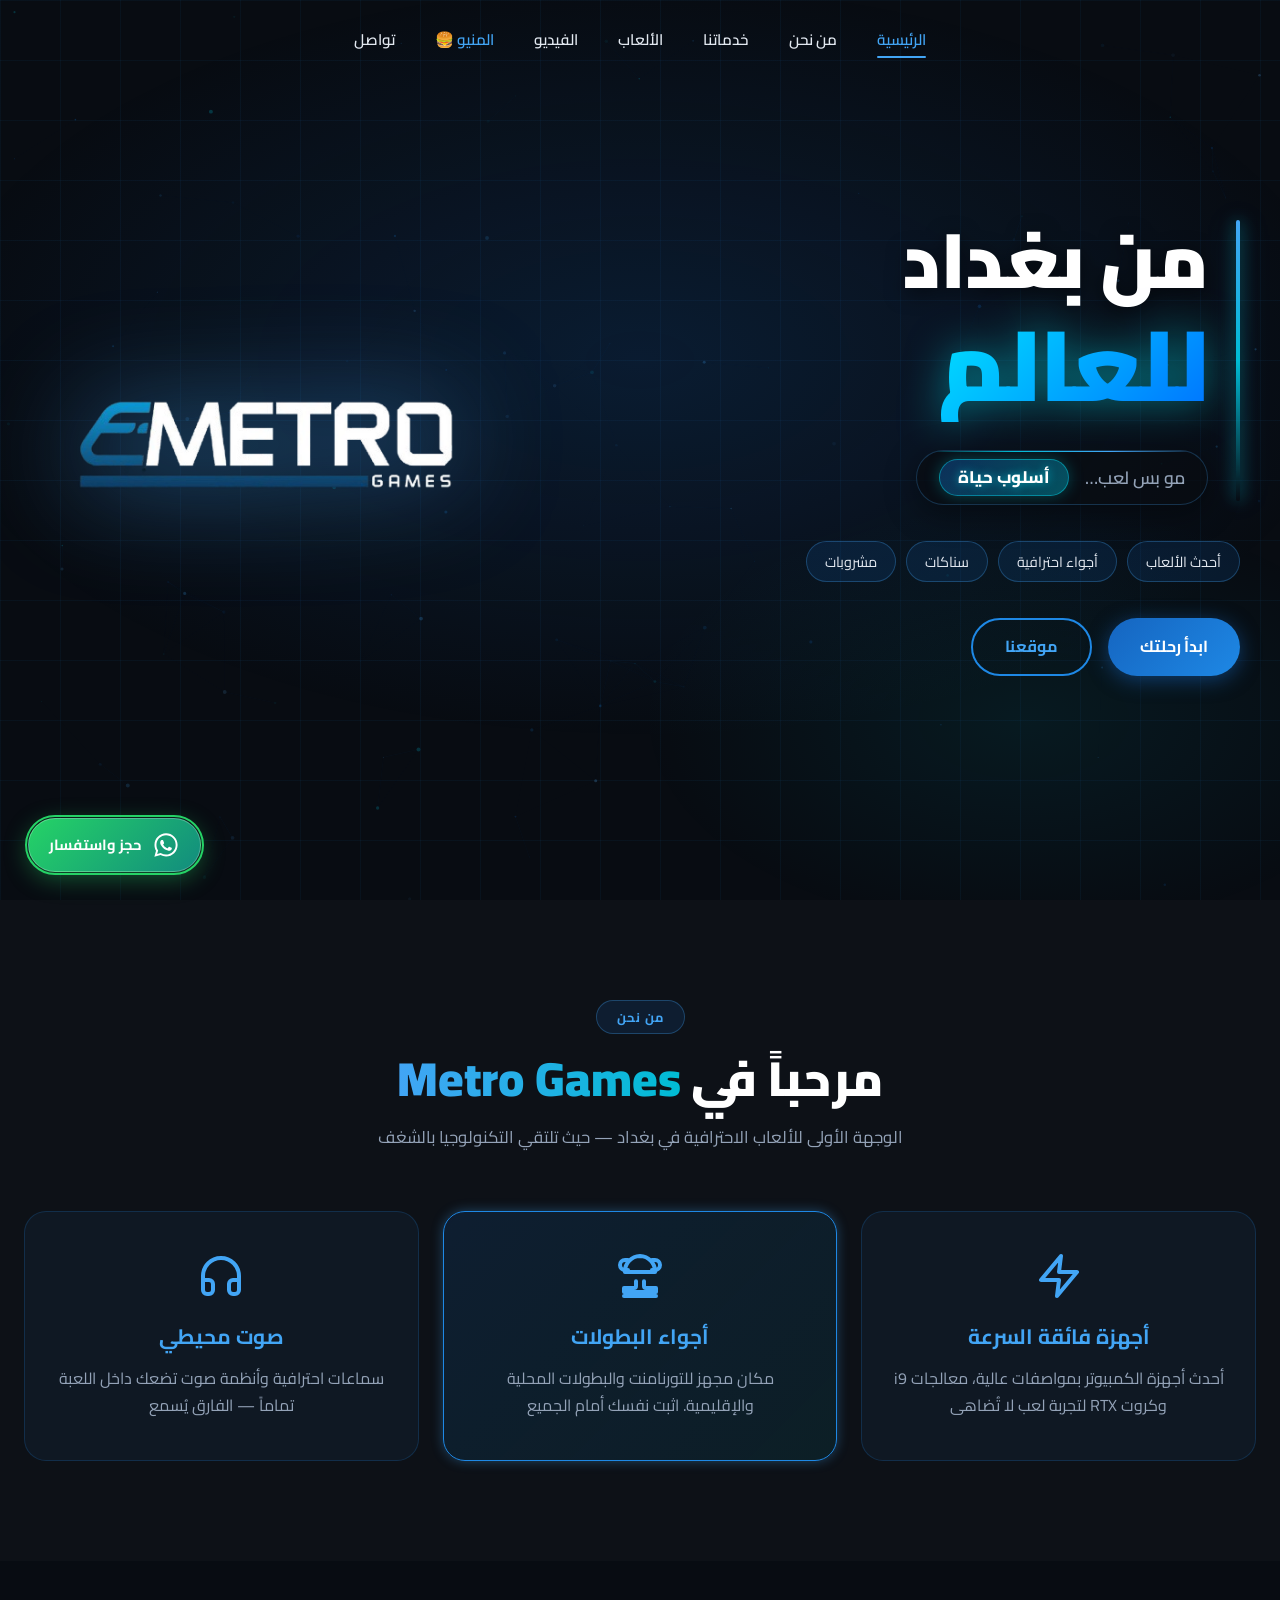
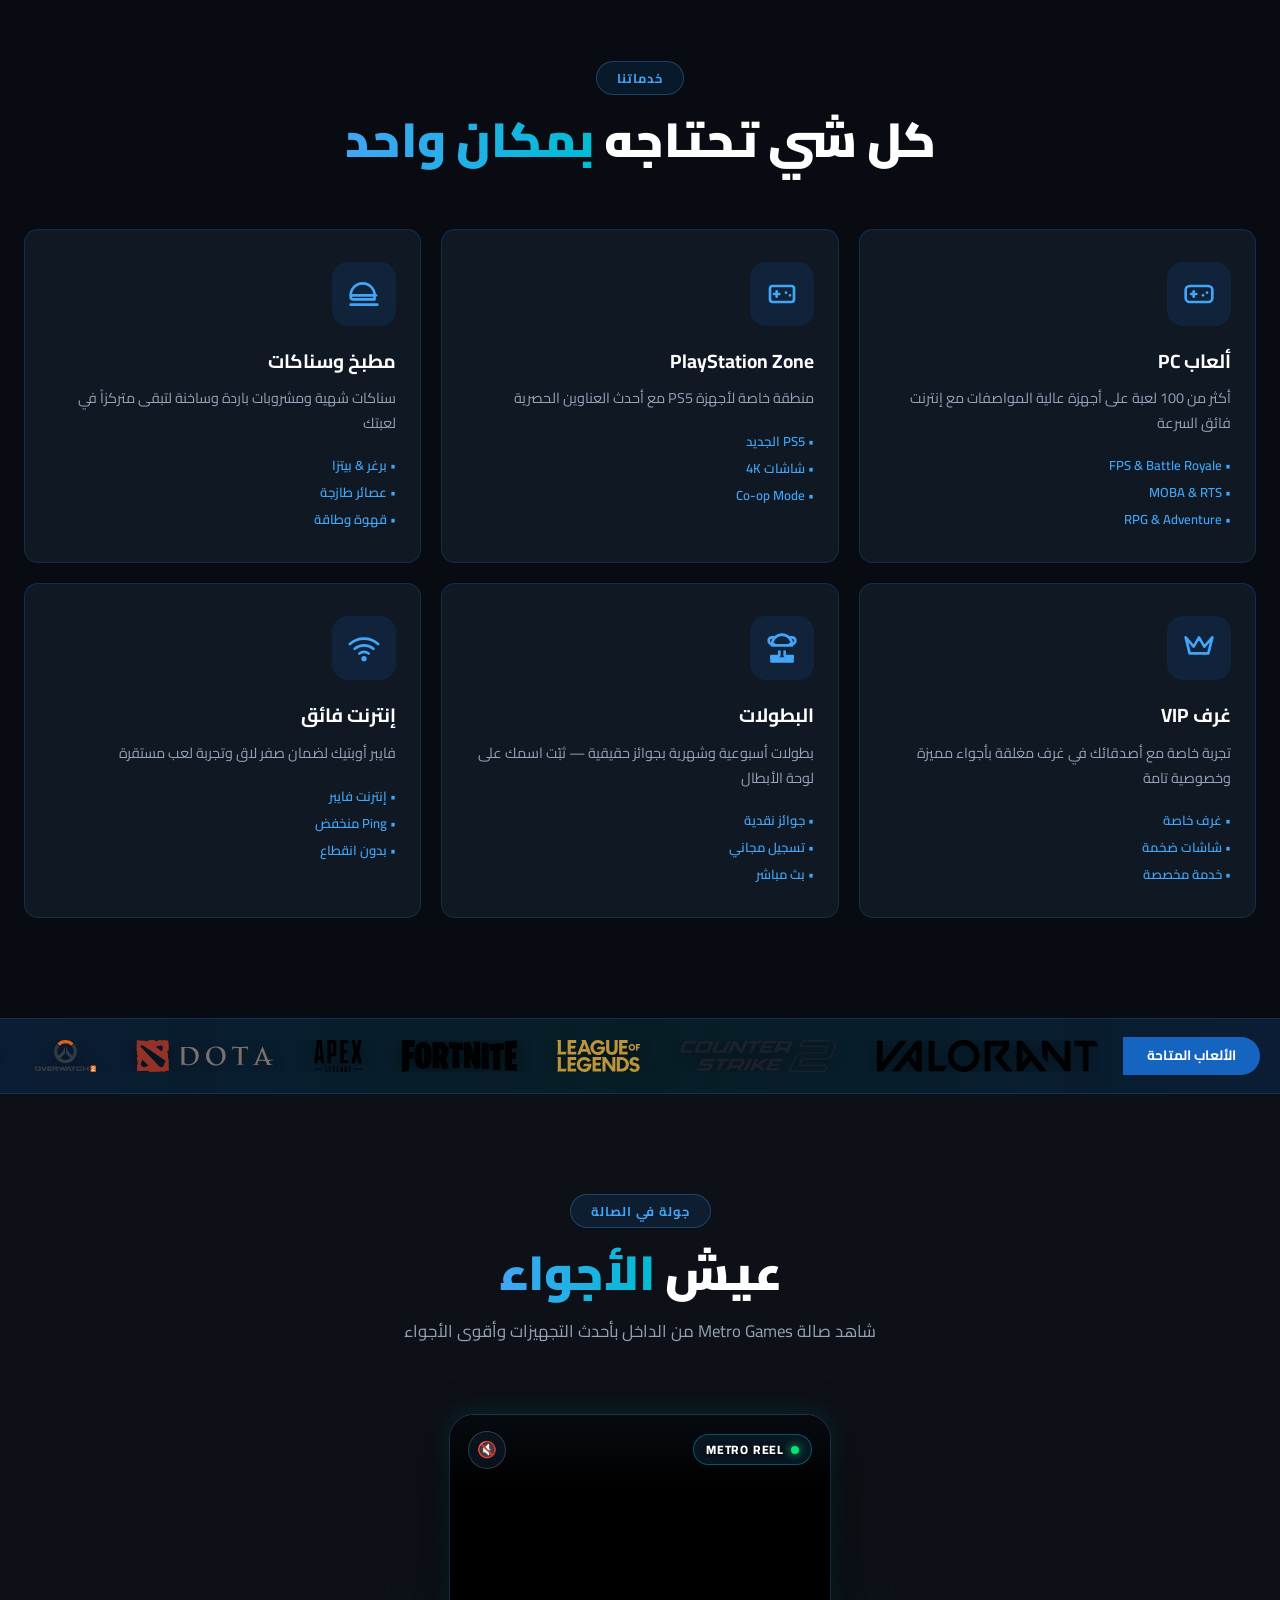
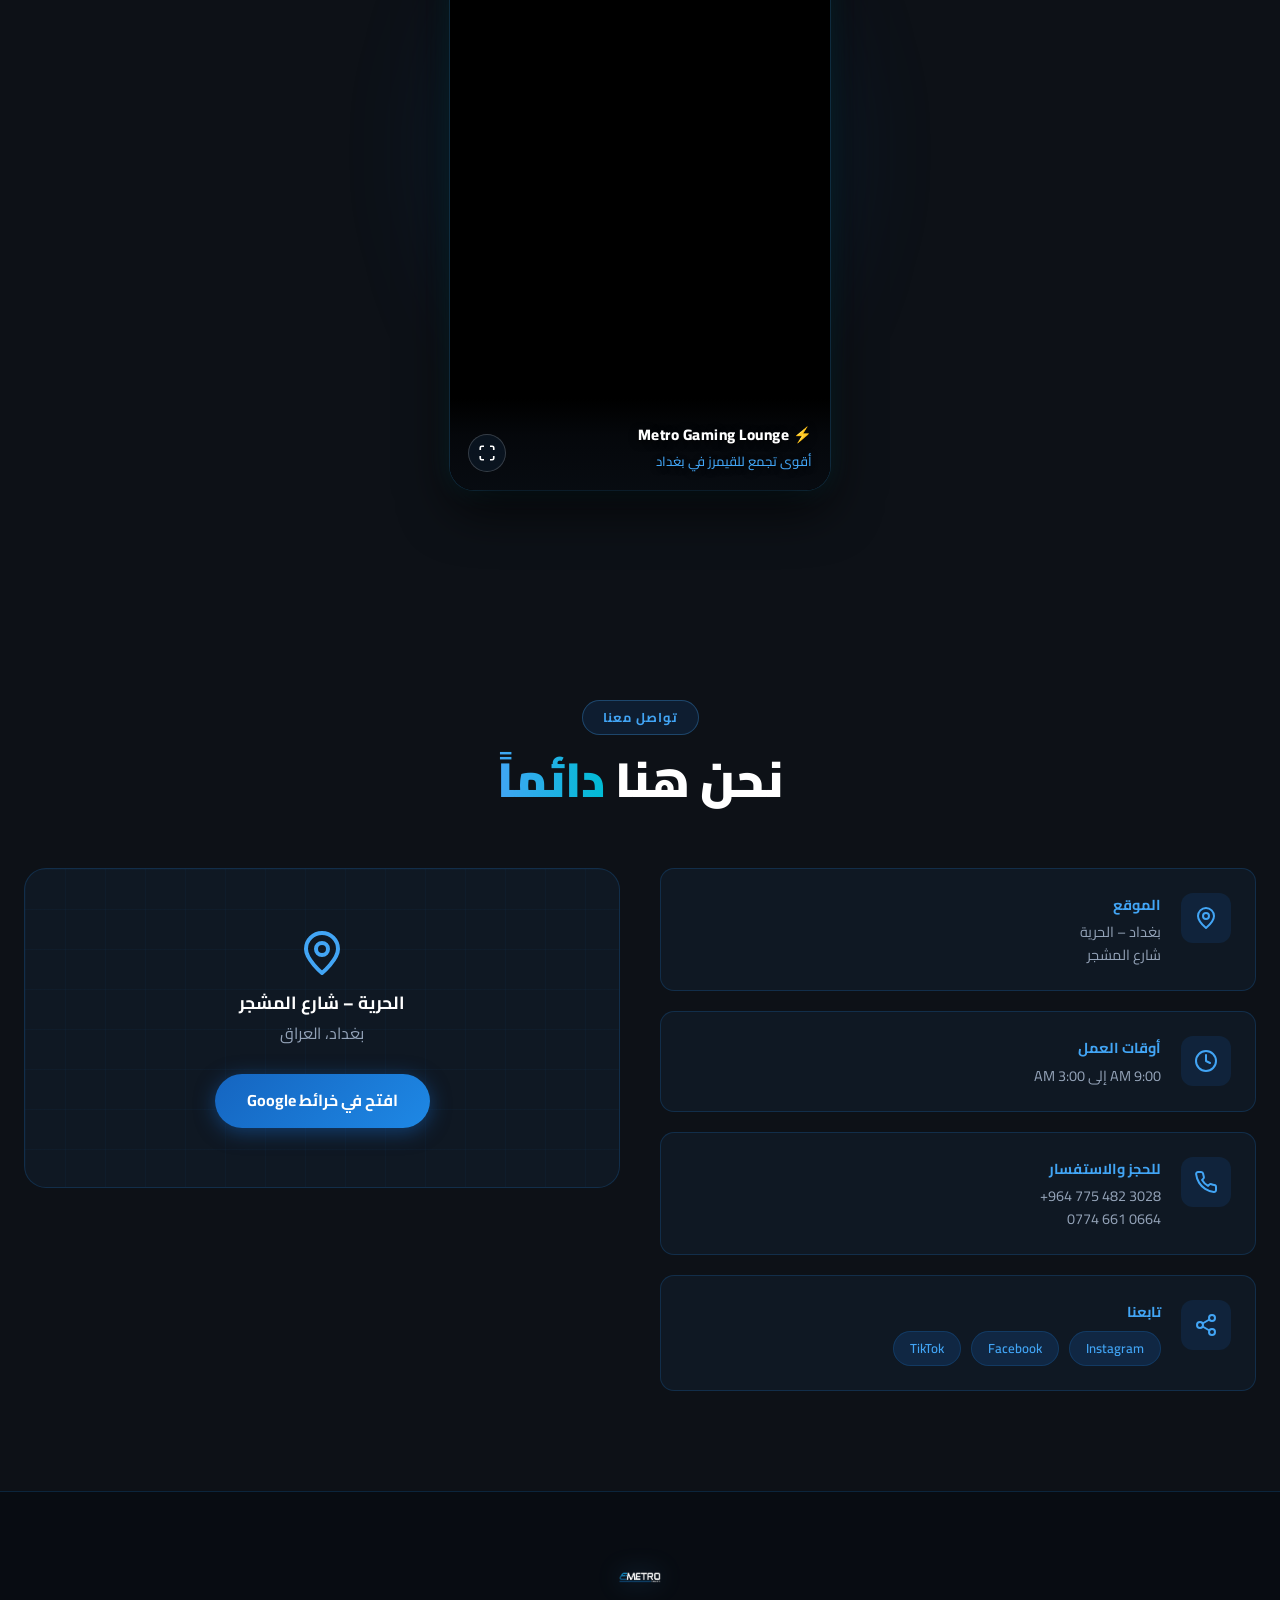
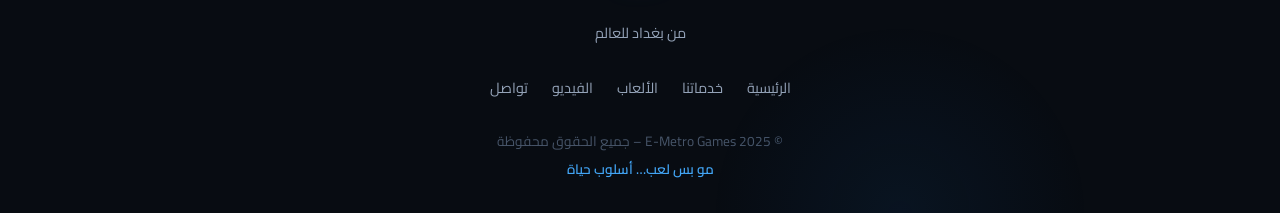
==== commit e95782d5: "Update index.html" ====
--- a/index.html
+++ b/index.html
@@ -256,12 +256,11 @@
           <video
             id="metroShowcaseVideo"
             class="showcase-video"
-            src="showw.mp4"
+            data-src="showw.mp4"
             playsinline
-            autoplay
             muted
             loop
-            preload="metadata"
+            preload="none"
             aria-label="فيديو صالة Metro Games"
           ></video>
 
